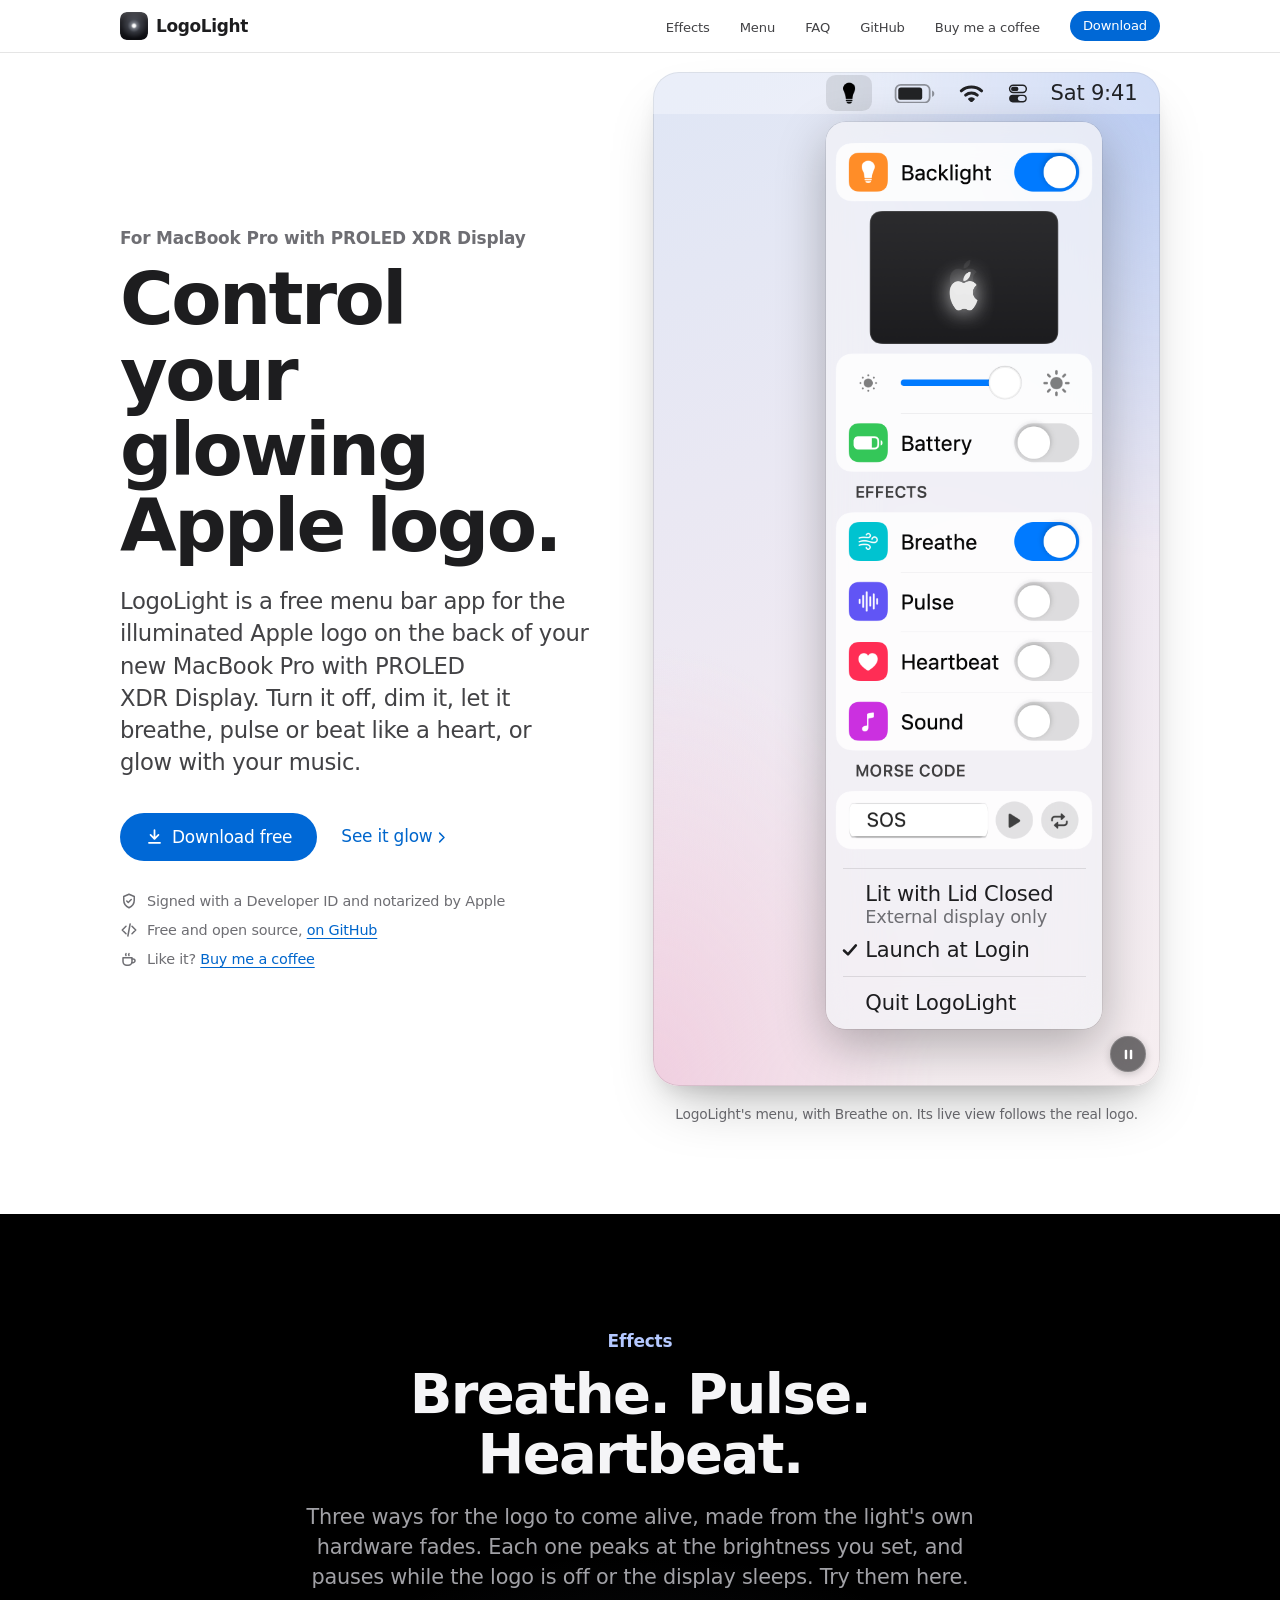
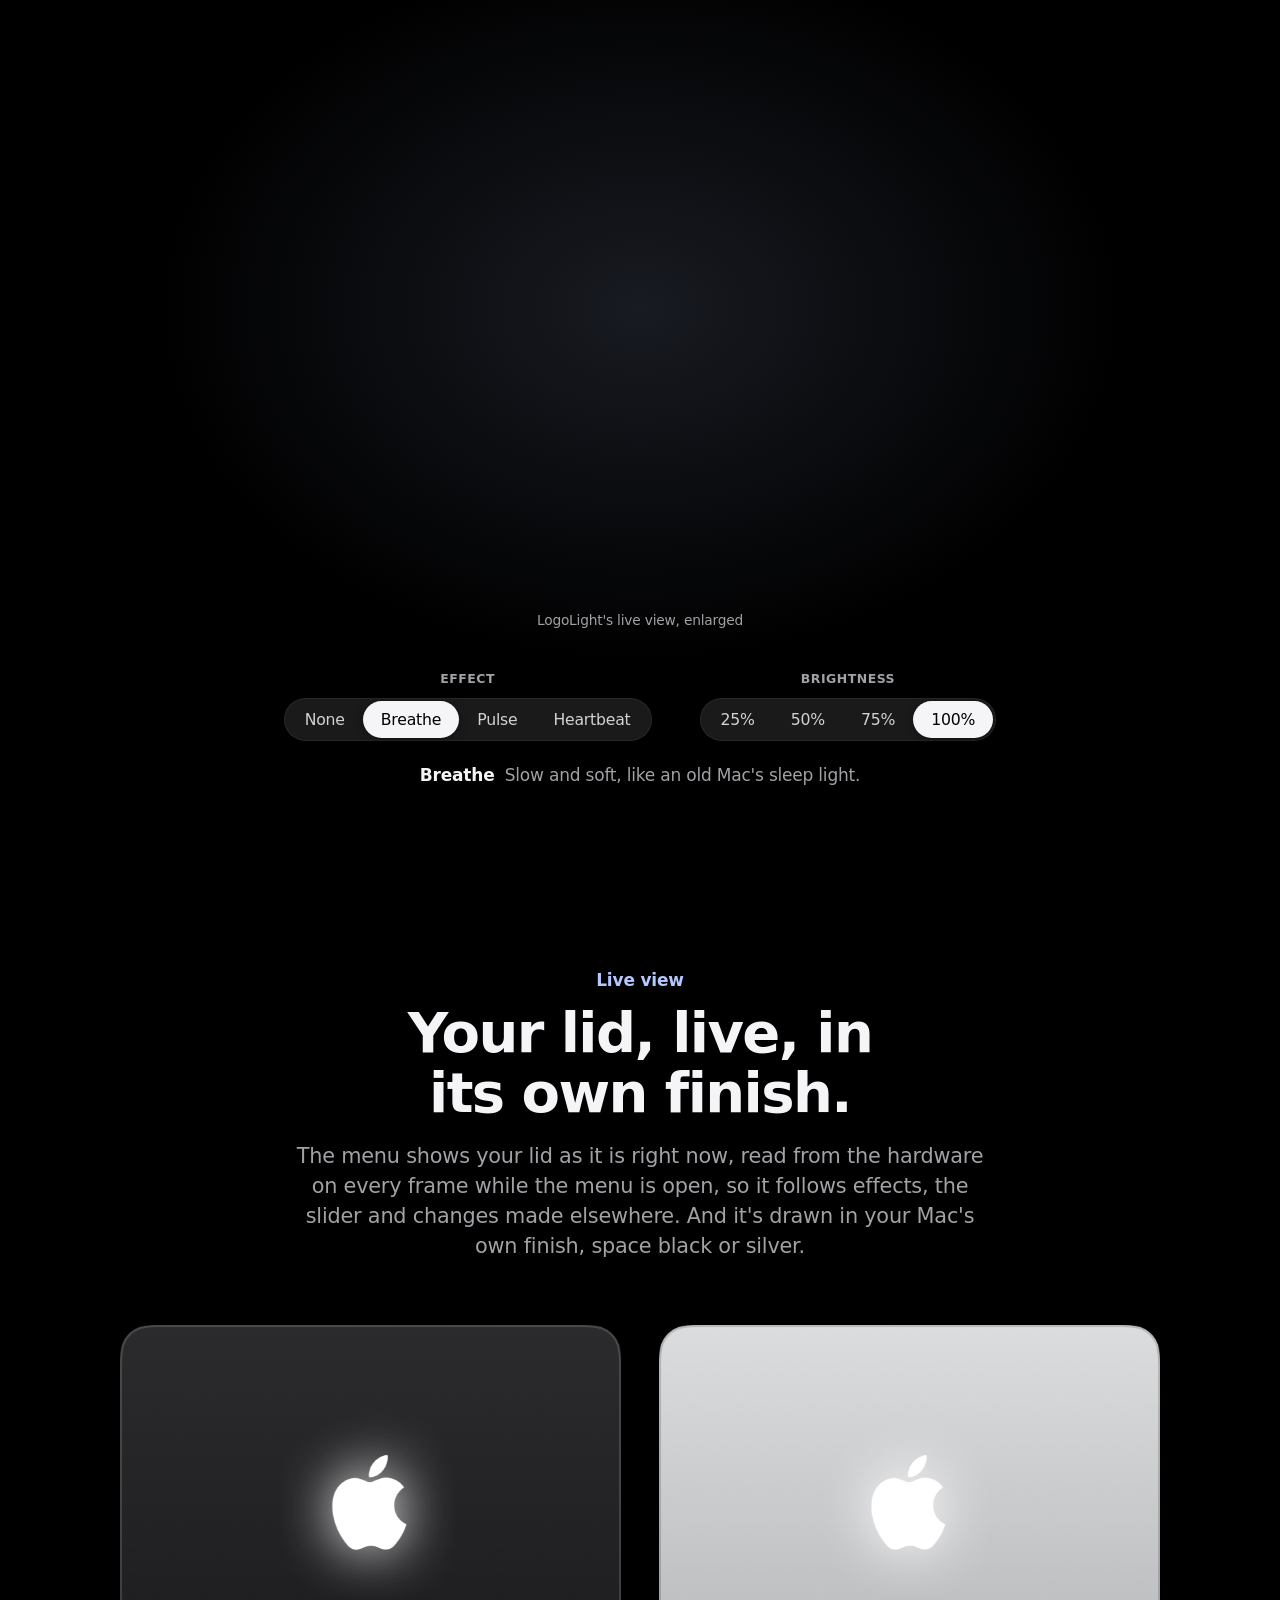
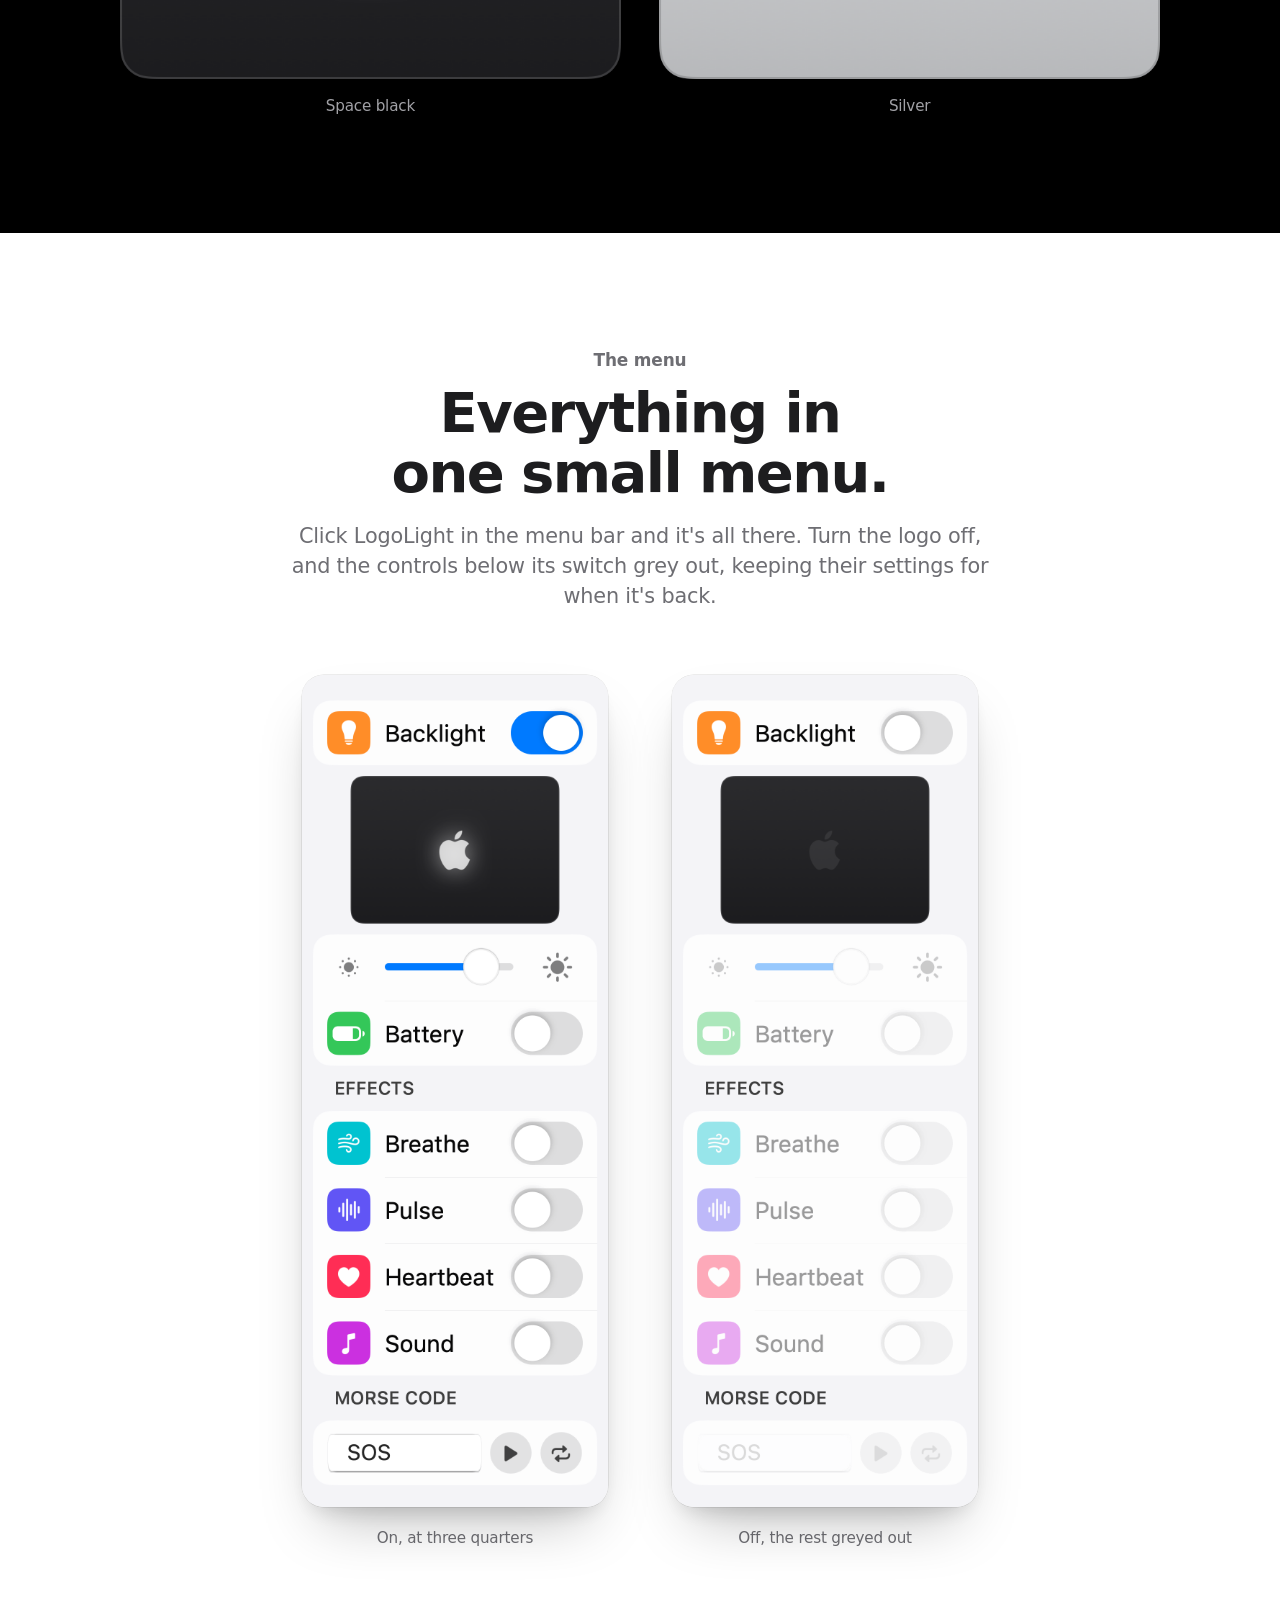
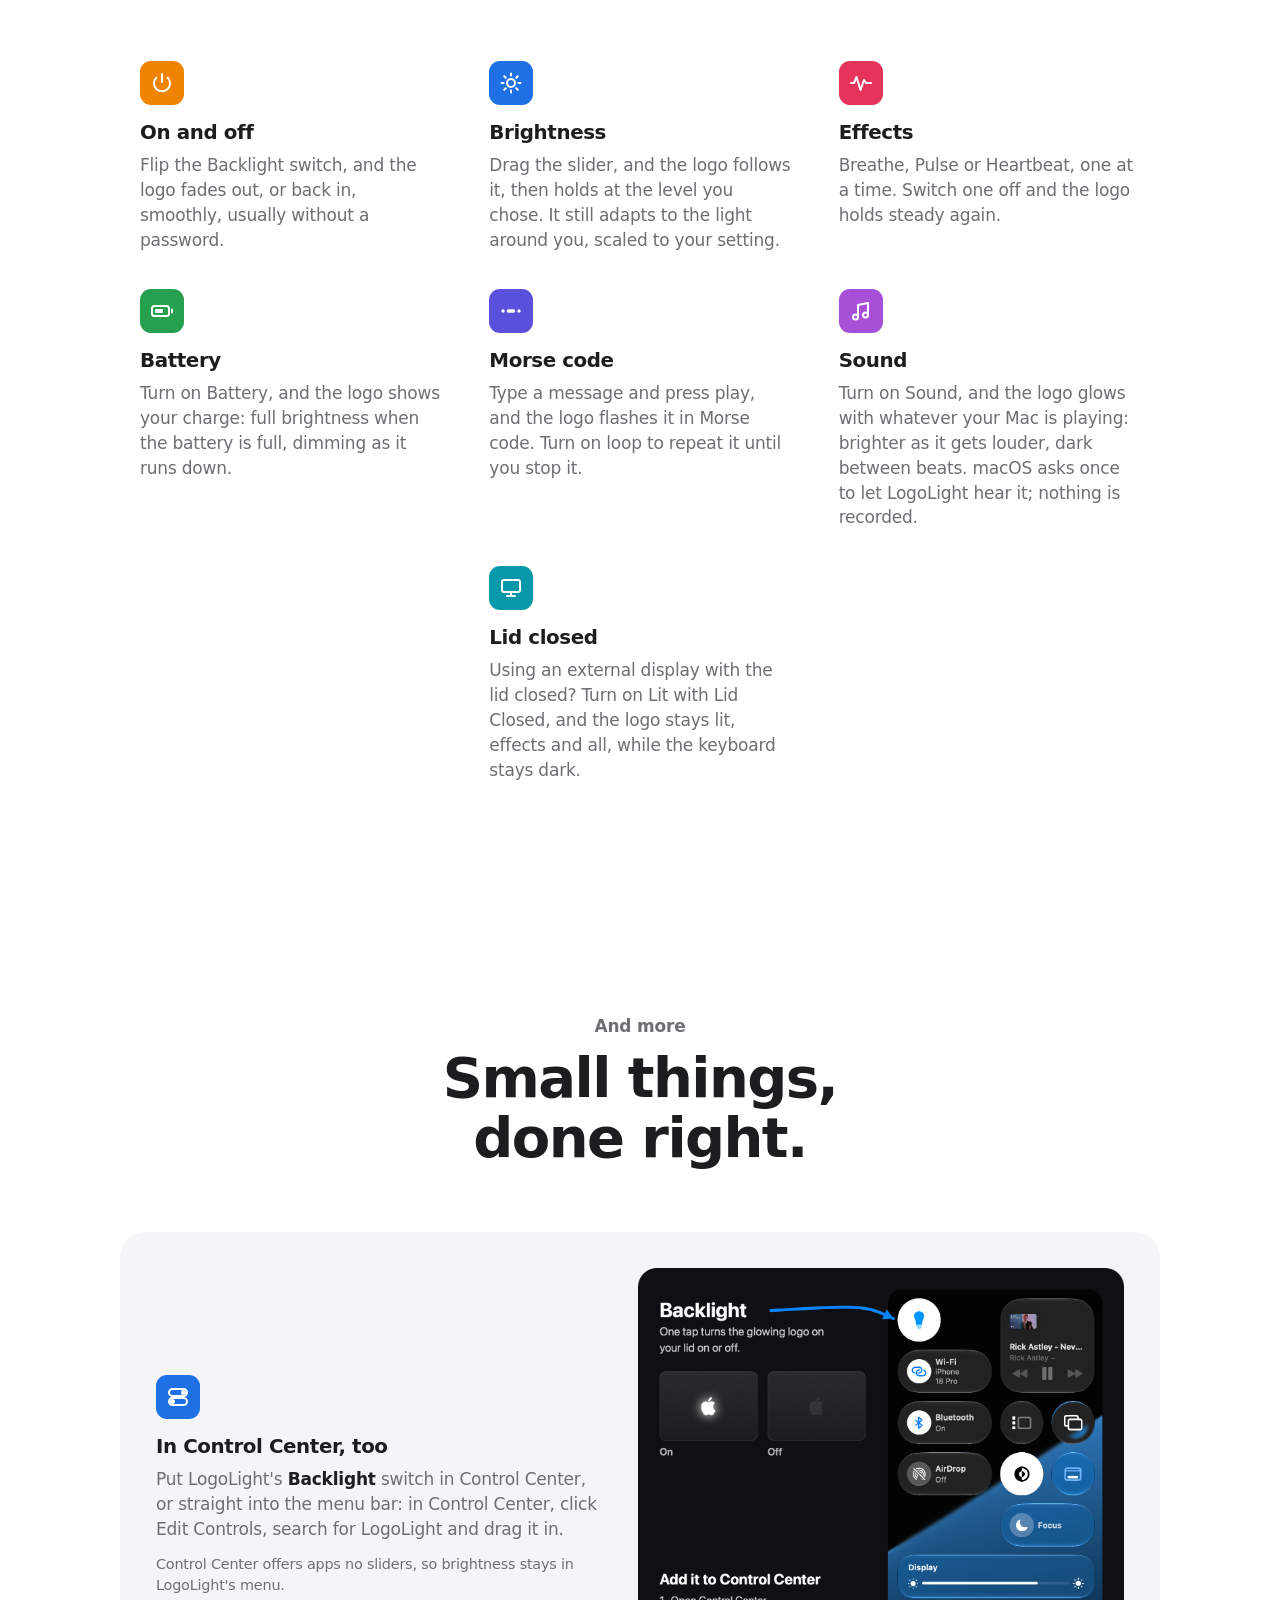
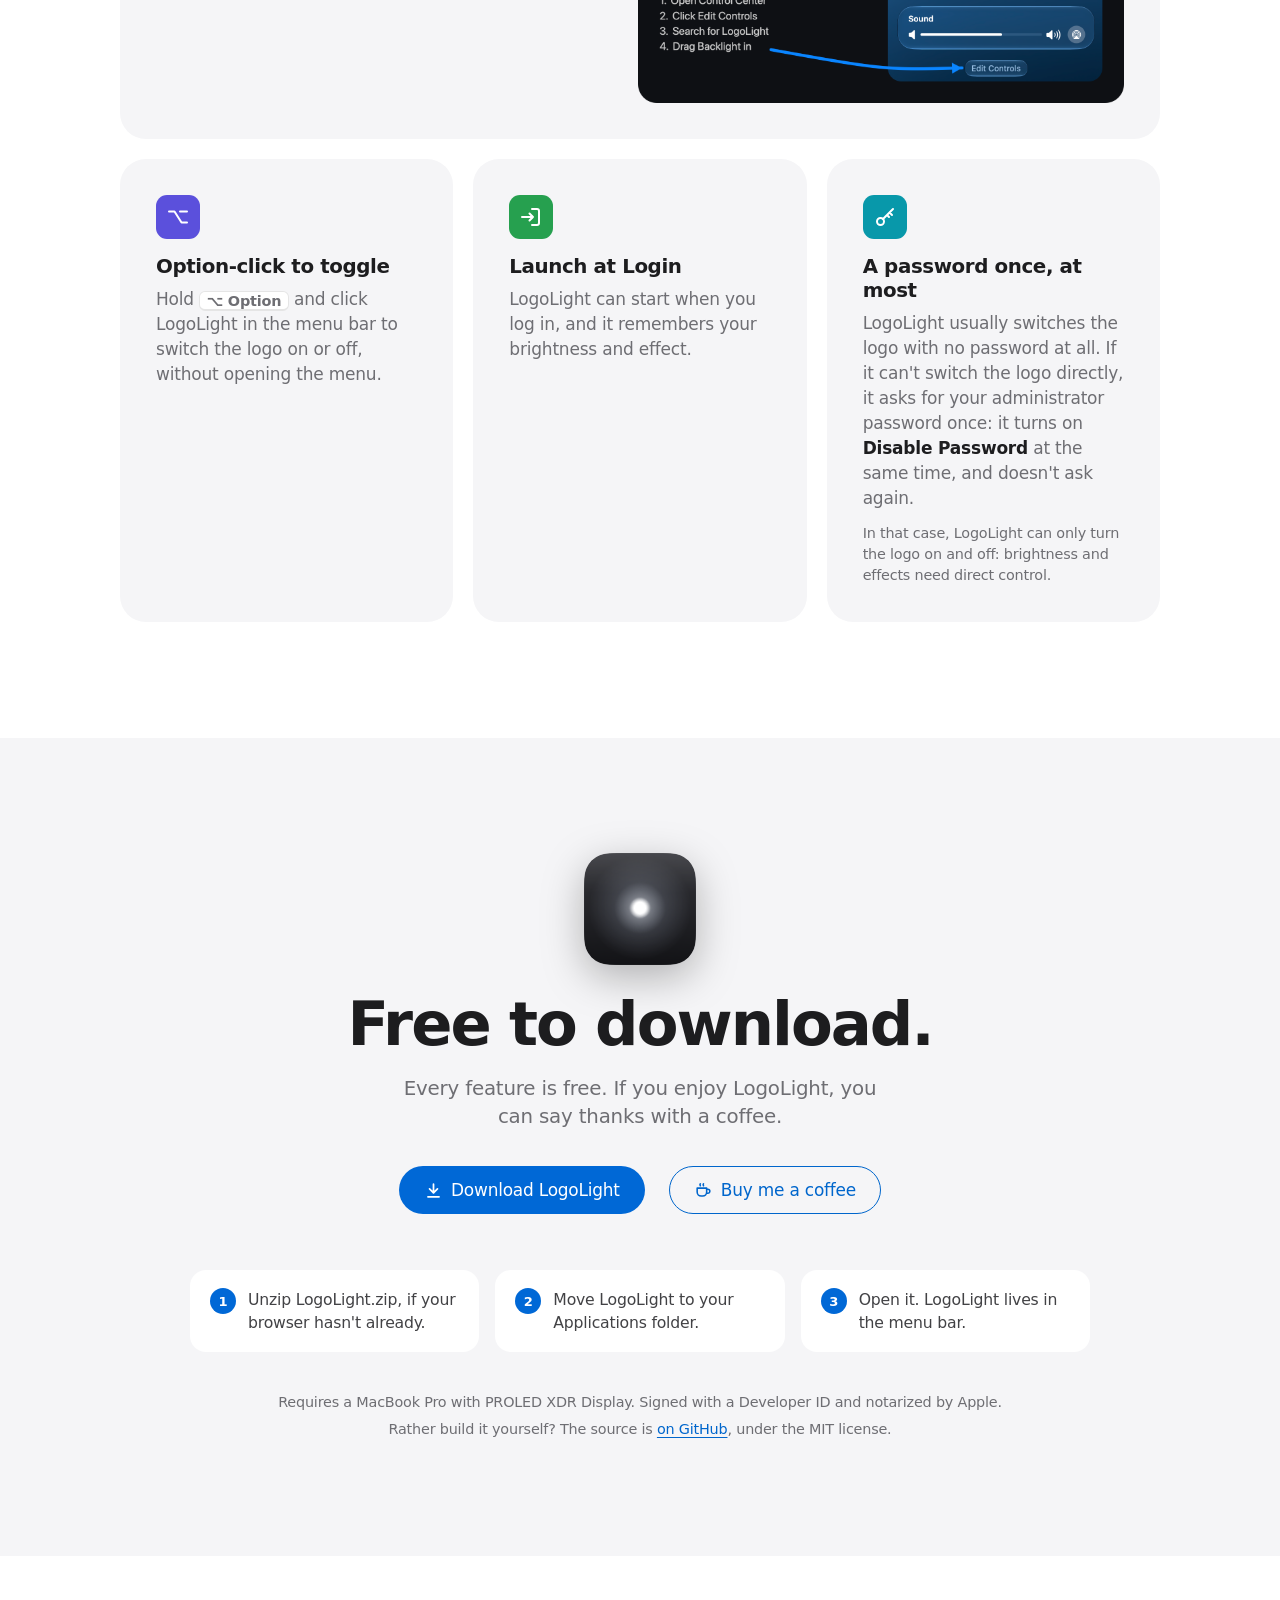
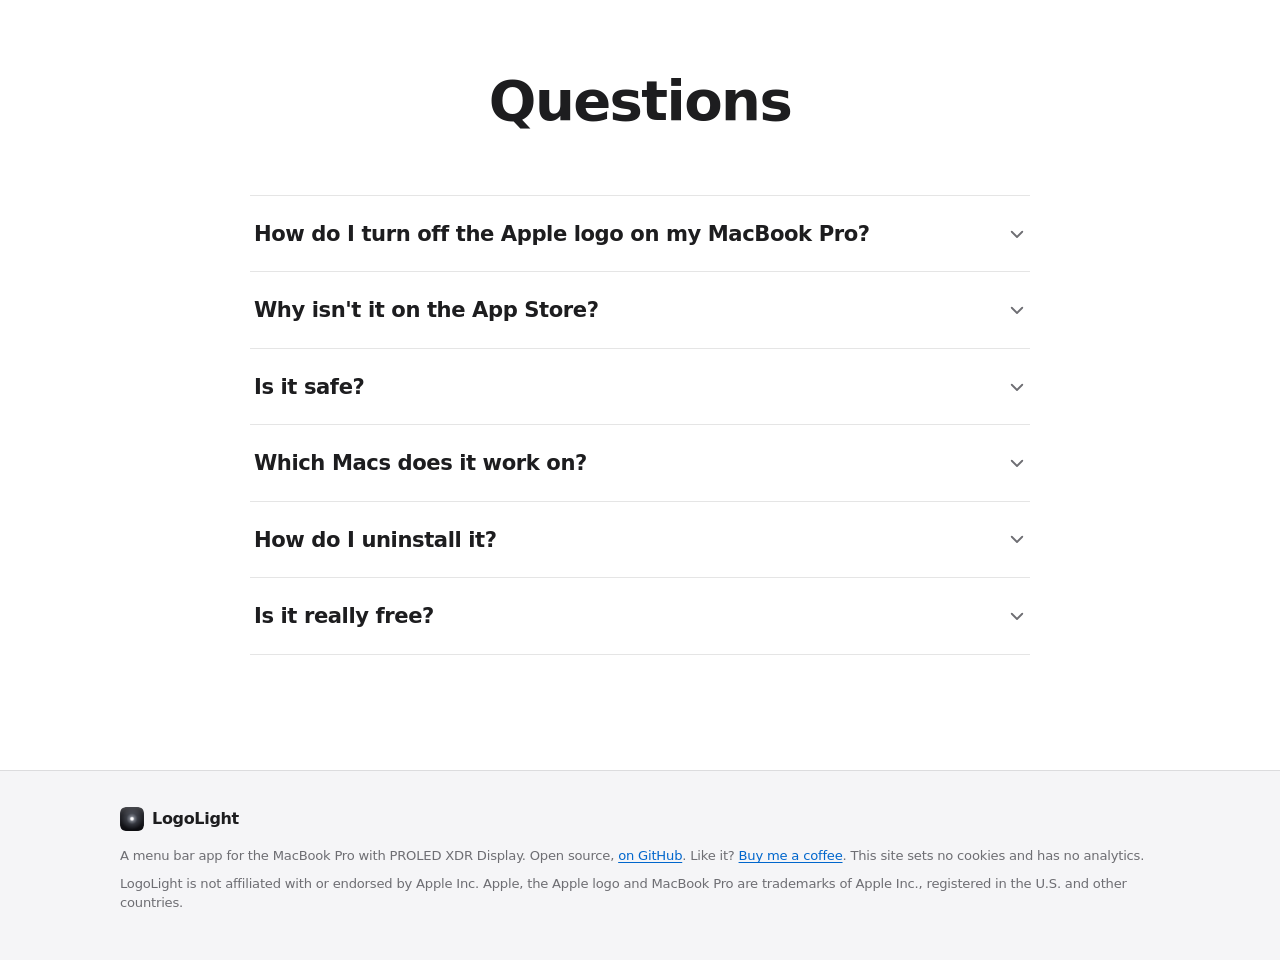
==== site/public/index.html @ fe908b9b "Give the redrawn website pictures new names, and a new social preview Browsers and the edge may keep" ====
<!doctype html>
<html lang="en">
<head>
  <meta charset="utf-8">
  <meta name="viewport" content="width=device-width, initial-scale=1">
  <title>LogoLight: turn off or dim the MacBook Pro's glowing Apple logo</title>
  <meta name="description" content="Turn off or dim the glowing Apple logo on the OLED MacBook Pro with PROLED XDR Display, let it breathe, pulse or beat like a heart, or glow with your music. A free, open-source menu bar app.">
  <meta name="robots" content="max-image-preview:large">
  <link rel="alternate" type="text/plain" href="https://logolight.app/llms.txt" title="LogoLight, in plain text for AI assistants">
  <meta name="color-scheme" content="light dark">
  <meta name="theme-color" content="#ffffff" media="(prefers-color-scheme: light)">
  <meta name="theme-color" content="#0c0c0e" media="(prefers-color-scheme: dark)">
  <link rel="canonical" href="https://logolight.app/">
  <link rel="icon" href="favicon.ico" sizes="32x32">
  <link rel="icon" href="favicon.png" type="image/png" sizes="64x64">
  <link rel="apple-touch-icon" href="apple-touch-icon.png">
  <link rel="stylesheet" href="style.css">

  <meta property="og:type" content="website">
  <meta property="og:site_name" content="LogoLight">
  <meta property="og:url" content="https://logolight.app/">
  <meta property="og:title" content="LogoLight: turn off or dim the MacBook Pro's glowing Apple logo">
  <meta property="og:description" content="A free, open-source menu bar app for the illuminated Apple logo on the back of the OLED MacBook Pro with PROLED XDR Display. Turn it off, set its brightness, let it breathe, pulse or beat like a heart, or glow with your music.">
  <meta property="og:image" content="https://logolight.app/og-120.jpg">
  <meta property="og:image:type" content="image/jpeg">
  <meta property="og:image:width" content="1200">
  <meta property="og:image:height" content="630">
  <meta property="og:image:alt" content="LogoLight: Control your glowing Apple logo. Turn it off, dim it, let it breathe or beat like a heart, or glow with your music. Right from the menu bar. Beside the text, LogoLight's live view shows a large lid with the Apple logo glowing, next to its menu with Backlight and Breathe switched on, and Sound among the effects.">
  <meta name="twitter:card" content="summary_large_image">

  <!-- Structured data for search engines and AI assistants: the app, and the FAQ below (keep the answers in step
       with the page's). A data block, not a script: it never runs, so the CSP's script-src 'none' doesn't apply.
       Bump softwareVersion with each release. -->
  <script type="application/ld+json">
  {
    "@context": "https://schema.org",
    "@graph": [
      {
        "@type": "WebSite",
        "@id": "https://logolight.app/#website",
        "url": "https://logolight.app/",
        "name": "LogoLight",
        "inLanguage": "en"
      },
      {
        "@type": "SoftwareApplication",
        "@id": "https://logolight.app/#app",
        "name": "LogoLight",
        "url": "https://logolight.app/",
        "description": "A free, open-source menu bar app for the illuminated Apple logo on the back of the MacBook Pro with PROLED XDR Display (the OLED MacBook Pro). Turn the logo off and on with a smooth fade, set its brightness, animate it with Breathe, Pulse or Heartbeat, or let it glow with the sound your Mac is playing. Includes a Backlight control for Control Center.",
        "applicationCategory": "UtilitiesApplication",
        "operatingSystem": "macOS 14 or later",
        "softwareRequirements": "MacBook Pro with PROLED XDR Display",
        "softwareVersion": "1.2.0",
        "datePublished": "2026-11-09",
        "downloadUrl": "https://logolight.app/LogoLight.zip",
        "installUrl": "https://logolight.app/#download",
        "image": "https://logolight.app/images/app-icon-256.png",
        "screenshot": "https://logolight.app/images/menu-on-light-120.png",
        "featureList": [
          "Turn the illuminated Apple logo off and on, with a smooth fade",
          "Set the logo's brightness",
          "Effects: Breathe, Pulse and Heartbeat",
          "Battery indicator: the logo dims as the battery runs down",
          "Flash a message in Morse code",
          "Sound: the logo glows with whatever the Mac is playing",
          "Keep the logo lit with the lid closed, using an external display",
          "Live view of the lid in its own finish, space black or silver",
          "Backlight control for Control Center and the menu bar",
          "Option-click the menu bar icon to toggle the logo",
          "Launch at Login"
        ],
        "isAccessibleForFree": true,
        "offers": { "@type": "Offer", "price": "0", "priceCurrency": "USD" },
        "license": "https://opensource.org/license/mit",
        "author": { "@type": "Person", "name": "Ark0N", "url": "https://github.com/Ark0N" },
        "sameAs": ["https://github.com/Ark0N/LogoLight"]
      },
      {
        "@type": "FAQPage",
        "@id": "https://logolight.app/#faq",
        "mainEntity": [
          {
            "@type": "Question",
            "name": "How do I turn off the Apple logo on my MacBook Pro?",
            "acceptedAnswer": { "@type": "Answer", "text": "With LogoLight, flip the Backlight switch at the top of its menu, or hold Option and click LogoLight in the menu bar. The logo fades out, and stays off even after you quit LogoLight or restart your Mac. Without LogoLight, Apple's documented way is a command in Terminal: sudo defaults write com.apple.CoreBrightness LEBacklightMode -int 0 turns the logo off, and sudo defaults delete com.apple.CoreBrightness LEBacklightMode turns it back on. Apple documents only on and off; LogoLight adds brightness and effects." }
          },
          {
            "@type": "Question",
            "name": "Why isn't it on the App Store?",
            "acceptedAnswer": { "@type": "Answer", "text": "LogoLight works with the part of macOS that drives the logo, through system interfaces that Mac App Store apps aren't allowed to use. Store apps also have to run in a sandbox, which would shut LogoLight out completely. So it's offered here instead, signed with a Developer ID and notarized by Apple." }
          },
          {
            "@type": "Question",
            "name": "Is it safe?",
            "acceptedAnswer": { "@type": "Answer", "text": "LogoLight is signed with a Developer ID and notarized by Apple, which means Apple has checked it for malicious software. It usually needs no password. If LogoLight can't switch the logo directly, it asks for one once, in the standard macOS dialog, and installs a small rule (in /etc/sudoers.d) that lets your user account run exactly two commands without a password: Apple's documented commands to turn the logo off and back on. Nothing else. The rule is checked before it's installed, so it can't break sudo, and unchecking Disable Password removes it. And the whole source is on GitHub, so anyone can check what it does." }
          },
          {
            "@type": "Question",
            "name": "Which Macs does it work on?",
            "acceptedAnswer": { "@type": "Answer", "text": "The MacBook Pro with PROLED XDR Display (the OLED MacBook Pro), the model with the illuminated Apple logo on the back of the lid. On other Macs, LogoLight opens but tells you the logo isn't available." }
          },
          {
            "@type": "Question",
            "name": "How do I uninstall it?",
            "acceptedAnswer": { "@type": "Answer", "text": "If Disable Password is checked, uncheck it first. That removes the password rule. Turn off Launch at Login if you turned it on. Quit LogoLight and move it from Applications to the Trash. Quitting stops any effect and returns the logo to its normal brightness. If you turned the logo off, it stays off. To turn it back on without LogoLight, run sudo defaults delete com.apple.CoreBrightness LEBacklightMode in Terminal." }
          },
          {
            "@type": "Question",
            "name": "Is it really free?",
            "acceptedAnswer": { "@type": "Answer", "text": "Yes. Download it and use every feature for free. If you enjoy it, you can buy me a coffee, but it doesn't unlock anything; it just says thanks. It's open source, too: the code is on GitHub under the MIT license, so you can read it, change it or build it yourself." }
          }
        ]
      }
    ]
  }
  </script>
</head>
<body>
  <a class="skip" href="#main">Skip to content</a>

  <!-- Icons for the inline SVGs below. -->
  <svg class="sprite" aria-hidden="true" focusable="false">
    <defs>
      <symbol id="i-power" viewBox="0 0 24 24" fill="none" stroke="currentColor" stroke-width="2" stroke-linecap="round" stroke-linejoin="round"><path d="M12 3v8"/><path d="M6.4 6.6a8 8 0 1 0 11.2 0"/></symbol>
      <symbol id="i-sun" viewBox="0 0 24 24" fill="none" stroke="currentColor" stroke-width="2" stroke-linecap="round"><circle cx="12" cy="12" r="4"/><path d="M12 2.5v2M12 19.5v2M2.5 12h2M19.5 12h2M5.3 5.3l1.4 1.4M17.3 17.3l1.4 1.4M5.3 18.7l1.4-1.4M17.3 6.7l1.4-1.4"/></symbol>
      <symbol id="i-wave" viewBox="0 0 24 24" fill="none" stroke="currentColor" stroke-width="2" stroke-linecap="round" stroke-linejoin="round"><path d="M2 12h3l2.5-6 4 13 3.5-10 2 3h5"/></symbol>
      <symbol id="i-battery" viewBox="0 0 24 24" fill="none" stroke="currentColor" stroke-width="2" stroke-linecap="round" stroke-linejoin="round"><rect x="2" y="7" width="17" height="10" rx="2.5"/><path d="M22 10.5v3"/><rect x="5" y="10" width="8" height="4" rx="1" fill="currentColor" stroke="none"/></symbol>
      <symbol id="i-morse" viewBox="0 0 24 24" fill="none" stroke="currentColor" stroke-width="3.4" stroke-linecap="round"><path d="M4 12h0M9.5 12h5M20 12h0"/></symbol>
      <symbol id="i-note" viewBox="0 0 24 24" fill="none" stroke="currentColor" stroke-width="2" stroke-linecap="round" stroke-linejoin="round"><path d="M9 18V6l10-2v12"/><circle cx="6.5" cy="18" r="2.5"/><circle cx="16.5" cy="16" r="2.5"/></symbol>
      <symbol id="i-display" viewBox="0 0 24 24" fill="none" stroke="currentColor" stroke-width="2" stroke-linecap="round" stroke-linejoin="round"><rect x="3" y="4" width="18" height="12" rx="2"/><path d="M12 16v4M8 20h8"/></symbol>
      <symbol id="i-option" viewBox="0 0 24 24" fill="none" stroke="currentColor" stroke-width="2" stroke-linecap="round" stroke-linejoin="round"><path d="M3 6.5h5.5l7 11H21M14 6.5h7"/></symbol>
      <symbol id="i-login" viewBox="0 0 24 24" fill="none" stroke="currentColor" stroke-width="2" stroke-linecap="round" stroke-linejoin="round"><path d="M13 4h5a2 2 0 0 1 2 2v12a2 2 0 0 1-2 2h-5"/><path d="M3 12h11M10.5 8.5 14 12l-3.5 3.5"/></symbol>
      <symbol id="i-key" viewBox="0 0 24 24" fill="none" stroke="currentColor" stroke-width="2" stroke-linecap="round" stroke-linejoin="round"><circle cx="7.5" cy="16.5" r="3.5"/><path d="M10 14 20 4M16.5 7.5l2.5 2.5M14 10l2 2"/></symbol>
      <symbol id="i-toggles" viewBox="0 0 24 24" fill="none" stroke="currentColor" stroke-width="2"><rect x="3" y="4" width="18" height="7" rx="3.5"/><circle cx="17.5" cy="7.5" r="1.5" fill="currentColor"/><rect x="3" y="13" width="18" height="7" rx="3.5"/><circle cx="6.5" cy="16.5" r="1.5" fill="currentColor"/></symbol>
      <symbol id="i-download" viewBox="0 0 24 24" fill="none" stroke="currentColor" stroke-width="2.2" stroke-linecap="round" stroke-linejoin="round"><path d="M12 4v11M7 10l5 5 5-5M5 20h14"/></symbol>
      <symbol id="i-cup" viewBox="0 0 24 24" fill="none" stroke="currentColor" stroke-width="2" stroke-linecap="round" stroke-linejoin="round"><path d="M4 9h12v5a5 5 0 0 1-5 5H9a5 5 0 0 1-5-5z"/><path d="M16 10.5h1.5a2.5 2.5 0 0 1 0 5H16"/><path d="M8 3.5c-.6.8-.6 1.7 0 2.5M12 3.5c-.6.8-.6 1.7 0 2.5"/></symbol>
      <symbol id="i-shield" viewBox="0 0 24 24" fill="none" stroke="currentColor" stroke-width="2" stroke-linecap="round" stroke-linejoin="round"><path d="M12 3 5 6v5c0 4.5 3 8.3 7 10 4-1.7 7-5.5 7-10V6z"/><path d="m9 12 2 2 4-4"/></symbol>
      <symbol id="i-code" viewBox="0 0 24 24" fill="none" stroke="currentColor" stroke-width="2" stroke-linecap="round" stroke-linejoin="round"><path d="m8 7-5 5 5 5M16 7l5 5-5 5M13.5 4l-3 16"/></symbol>
      <symbol id="i-chevron" viewBox="0 0 24 24" fill="none" stroke="currentColor" stroke-width="2.4" stroke-linecap="round" stroke-linejoin="round"><path d="m9 5 7 7-7 7"/></symbol>
      <symbol id="i-check" viewBox="0 0 12 12" fill="none" stroke="currentColor" stroke-width="1.7" stroke-linecap="round" stroke-linejoin="round"><path d="M2 6.4 4.7 9 10 3"/></symbol>
      <symbol id="i-pause" viewBox="0 0 16 16" fill="currentColor"><rect x="4" y="3" width="2.6" height="10" rx="1"/><rect x="9.4" y="3" width="2.6" height="10" rx="1"/></symbol>
      <symbol id="i-play" viewBox="0 0 16 16" fill="currentColor"><path d="M5 3.2v9.6a.8.8 0 0 0 1.2.7l7.6-4.8a.8.8 0 0 0 0-1.4L6.2 2.5A.8.8 0 0 0 5 3.2z"/></symbol>
      <!-- Generic menu bar glyphs for the scene around the real menu. -->
      <symbol id="g-battery" viewBox="0 0 27 13"><rect x=".6" y=".6" width="22.8" height="11.8" rx="3.4" fill="none" stroke="currentColor" stroke-opacity=".45" stroke-width="1.2"/><rect x="2.4" y="2.4" width="16" height="8.2" rx="1.8" fill="currentColor"/><path d="M25 4.4c.9.3 1.5 1.1 1.5 2.1s-.6 1.8-1.5 2.1z" fill="currentColor" fill-opacity=".45"/></symbol>
      <symbol id="g-wifi" viewBox="0 0 18 13"><path d="M2.2 4.6a10.4 10.4 0 0 1 13.6 0M5.1 7.4a6.1 6.1 0 0 1 7.8 0" fill="none" stroke="currentColor" stroke-width="2" stroke-linecap="round"/><path d="M8.12 11.64 6.94 10.46a.6.6 0 0 1 .09-.93 3.58 3.58 0 0 1 3.94 0 .6.6 0 0 1 .09.93l-1.18 1.18a1.25 1.25 0 0 1-1.76 0z" fill="currentColor"/></symbol>
      <symbol id="g-controls" viewBox="0 0 16 14"><rect x="2.36" y="1.48" width="11.23" height="4.86" rx="2.43" fill="none" stroke="currentColor" stroke-width=".95"/><rect x="3.31" y="2.44" width="5" height="3" rx="1.5" fill="currentColor"/><path d="M4.48 7.81h6.99a2.6 2.6 0 0 1 0 5.19H4.48a2.6 2.6 0 0 1 0-5.19zm4.93.94a1.66 1.66 0 0 0 0 3.31h2.12a1.66 1.66 0 0 0 0-3.31z" fill="currentColor" fill-rule="evenodd"/></symbol>
    </defs>
  </svg>

  <header class="site-header">
    <div class="wrap">
      <a class="brand" href="/">
        <img src="images/app-icon-128.png" width="28" height="28" alt="">
        <span>LogoLight</span>
      </a>
      <nav class="site-nav" aria-label="Main">
        <ul>
          <li class="nav-wide"><a href="#effects">Effects</a></li>
          <li class="nav-wide"><a href="#menu">Menu</a></li>
          <li><a href="#faq">FAQ</a></li>
          <li class="nav-mid"><a href="https://github.com/Ark0N/LogoLight">GitHub</a></li>
          <li class="nav-coffee"><a href="https://buymeacoffee.com/arkon" rel="noopener">Buy me a coffee</a></li>
          <li><a class="nav-cta" href="#download">Download</a></li>
        </ul>
      </nav>
    </div>
  </header>

  <main id="main">
    <section class="hero" aria-labelledby="hero-title">
      <div class="wrap hero-grid">
        <div class="hero-copy">
          <p class="eyebrow">For MacBook Pro with PROLED XDR Display</p>
          <h1 id="hero-title">Control your glowing Apple&nbsp;logo.</h1>
          <p class="lead">LogoLight is a free menu bar app for the illuminated Apple logo on the back of your new MacBook&nbsp;Pro with PROLED XDR&nbsp;Display. Turn it off, dim it, let it breathe, pulse or beat like a heart, or glow with your&nbsp;music.</p>
          <div class="actions">
            <a class="btn btn-primary" href="/LogoLight.zip">
              <svg aria-hidden="true" focusable="false"><use href="#i-download"/></svg>
              Download free
            </a>
            <a class="btn-link" href="#effects">See it glow<svg aria-hidden="true" focusable="false"><use href="#i-chevron"/></svg></a>
          </div>
          <ul class="facts" role="list">
            <li><svg aria-hidden="true" focusable="false"><use href="#i-shield"/></svg>Signed with a Developer ID and notarized by Apple</li>
            <li><svg aria-hidden="true" focusable="false"><use href="#i-code"/></svg><span>Free and open source, <a href="https://github.com/Ark0N/LogoLight">on GitHub</a></span></li>
            <li><svg aria-hidden="true" focusable="false"><use href="#i-cup"/></svg><span>Like it? <a href="https://buymeacoffee.com/arkon" rel="noopener">Buy me a coffee</a></span></li>
          </ul>
        </div>

        <figure class="scene">
          <div class="screen-frame">
            <!-- The menu is a real render of LogoLight's panel (LOGOLIGHT_RENDER_PANEL, see PanelRenderer), with the
                 live view unlit; the menu bar, the menu's frame and its two plain items are drawn here, as the app shows
                 them. The live view's light (LOGOLIGHT_RENDER_LIGHT) is laid over the lid and faded with Breathe's timing. -->
            <div class="screen" role="img" aria-label="LogoLight's menu, open below its icon in the menu bar. At the top, the Backlight switch is on. Below it, the live view of the lid, with the Apple logo glowing and slowly breathing, then the brightness slider near full and the Battery switch, and of the effects Breathe, Pulse, Heartbeat and Sound, Breathe is on. Below them, Morse code: a message field with play and loop buttons. Then Lit with Lid Closed, for an external display only, Launch at Login, checked, and Quit LogoLight.">
              <div class="menubar">
                <span class="status status-open">
                  <img class="status-icon" src="images/menubar-icon.png" width="12" height="17" alt="">
                  <span class="menu">
                    <span class="menu-panel">
                      <picture>
                        <source srcset="images/menu-breathe-dark-120.png" media="(prefers-color-scheme: dark)">
                        <img src="images/menu-breathe-light-120.png" width="850" height="2250" alt="" fetchpriority="high">
                      </picture>
                      <span class="glow anim-breathe">
                        <img class="halo" src="images/lid-light-696.png" width="696" height="492" alt="">
                        <img src="images/lid-shape-696.png" width="696" height="492" alt="">
                      </span>
                    </span>
                    <span class="menu-sep"></span>
                    <span class="menu-item menu-item-two">Lit with Lid Closed<span class="menu-subtitle">External display only</span></span>
                    <span class="menu-item"><svg class="menu-check" aria-hidden="true" focusable="false"><use href="#i-check"/></svg>Launch at Login</span>
                    <span class="menu-sep"></span>
                    <span class="menu-item">Quit LogoLight</span>
                  </span>
                </span>
                <svg class="glyph glyph-battery" aria-hidden="true" focusable="false"><use href="#g-battery"/></svg>
                <svg class="glyph glyph-wifi" aria-hidden="true" focusable="false"><use href="#g-wifi"/></svg>
                <svg class="glyph glyph-controls" aria-hidden="true" focusable="false"><use href="#g-controls"/></svg>
                <span class="clock">Sat 9:41</span>
              </div>
            </div>
            <label class="pause">
              <input type="checkbox">
              <svg class="pause-icon" aria-hidden="true" focusable="false"><use href="#i-pause"/></svg>
              <svg class="play-icon" aria-hidden="true" focusable="false"><use href="#i-play"/></svg>
              <span class="visually-hidden">Pause the animation</span>
            </label>
          </div>
          <figcaption>LogoLight's menu, with Breathe on. Its live view follows the real&nbsp;logo.</figcaption>
        </figure>
      </div>
    </section>

    <div class="stage">
      <section class="stage-part" id="effects" aria-labelledby="effects-title">
        <div class="wrap">
          <div class="section-head">
            <p class="eyebrow">Effects</p>
            <h2 id="effects-title">Breathe. Pulse. Heartbeat.</h2>
            <p>Three ways for the logo to come alive, made from the light's own hardware fades. Each one peaks at the brightness you set, and pauses while the logo is off or the display sleeps. Try them&nbsp;here.</p>
          </div>

          <div class="play">
            <!-- LogoLight's live view at 14x (LOGOLIGHT_RENDER_SCALE, _GLOWS=0, _LIGHT): the lid unlit, with the logo's
                 light over it. The light's group and its glow both fade to the level, as the live view draws it.
                 The controls below pick the effect (timings from LogoEffect.cycle) and the level, without scripts. -->
            <figure class="big-lid">
              <span class="lid" role="img" aria-label="LogoLight's live view, enlarged: the lid of the MacBook Pro, with the Apple logo glowing at the effect and brightness chosen below.">
                <img src="images/lid-black-1624.png" srcset="images/lid-black-696.png 696w, images/lid-black-1160.png 1160w, images/lid-black-1624.png 1624w" sizes="min(100vw - 32px, 760px)" width="1624" height="1148" alt="" loading="lazy" decoding="async">
                <span class="glow">
                  <img class="halo" src="images/lid-light-1624.png" srcset="images/lid-light-696.png 696w, images/lid-light-1160.png 1160w, images/lid-light-1624.png 1624w" sizes="min(100vw - 32px, 760px)" width="1624" height="1148" alt="" loading="lazy" decoding="async">
                  <img src="images/lid-shape-1624.png" srcset="images/lid-shape-696.png 696w, images/lid-shape-1160.png 1160w, images/lid-shape-1624.png 1624w" sizes="min(100vw - 32px, 760px)" width="1624" height="1148" alt="" loading="lazy" decoding="async">
                </span>
              </span>
              <figcaption>LogoLight's live view, enlarged</figcaption>
            </figure>

            <div class="controls">
              <fieldset class="segmented">
                <legend>Effect</legend>
                <div class="segments">
                  <label><input type="radio" name="effect" id="fx-none"><span>None</span></label>
                  <label><input type="radio" name="effect" id="fx-breathe" checked><span>Breathe</span></label>
                  <label><input type="radio" name="effect" id="fx-pulse"><span>Pulse</span></label>
                  <label><input type="radio" name="effect" id="fx-heartbeat"><span>Heartbeat</span></label>
                </div>
              </fieldset>
              <fieldset class="segmented">
                <legend>Brightness</legend>
                <div class="segments">
                  <label><input type="radio" name="level" id="lv-25"><span>25%</span></label>
                  <label><input type="radio" name="level" id="lv-50"><span>50%</span></label>
                  <label><input type="radio" name="level" id="lv-75"><span>75%</span></label>
                  <label><input type="radio" name="level" id="lv-100" checked><span>100%</span></label>
                </div>
              </fieldset>
            </div>

            <div class="fx-notes">
              <p class="fx-note fx-note-none">No effect: the logo holds steady at your brightness, and still adapts to the light around&nbsp;you.</p>
              <p class="fx-note fx-note-breathe"><strong>Breathe</strong> Slow and soft, like an old Mac's sleep&nbsp;light.</p>
              <p class="fx-note fx-note-pulse"><strong>Pulse</strong> A steady, quicker rise and&nbsp;fall.</p>
              <p class="fx-note fx-note-heartbeat"><strong>Heartbeat</strong> Two quick beats, then a&nbsp;rest.</p>
              <p class="motion-note">Reduce Motion is on, so the effects aren't animated&nbsp;here.</p>
            </div>
          </div>
        </div>
      </section>

      <section class="stage-part" id="live-view" aria-labelledby="live-title">
        <div class="wrap">
          <div class="section-head">
            <p class="eyebrow">Live view</p>
            <h2 id="live-title">Your lid, live, in its own&nbsp;finish.</h2>
            <p>The menu shows your lid as it is right now, read from the hardware on every frame while the menu is open, so it follows effects, the slider and changes made elsewhere. And it's drawn in your Mac's own finish, space black or&nbsp;silver.</p>
          </div>

          <ul class="finishes" role="list">
            <li>
              <figure>
                <span class="lid" role="img" aria-label="The live view in space black, with the Apple logo glowing.">
                  <img src="images/lid-black-1160.png" srcset="images/lid-black-696.png 696w, images/lid-black-1160.png 1160w" sizes="(min-width: 640px) min(46vw, 500px), calc(100vw - 32px)" width="1160" height="820" alt="" loading="lazy" decoding="async">
                  <span class="glow">
                    <img class="halo" src="images/lid-light-1160.png" srcset="images/lid-light-696.png 696w, images/lid-light-1160.png 1160w" sizes="(min-width: 640px) min(46vw, 500px), calc(100vw - 32px)" width="1160" height="820" alt="" loading="lazy" decoding="async">
                    <img src="images/lid-shape-1160.png" srcset="images/lid-shape-696.png 696w, images/lid-shape-1160.png 1160w" sizes="(min-width: 640px) min(46vw, 500px), calc(100vw - 32px)" width="1160" height="820" alt="" loading="lazy" decoding="async">
                  </span>
                </span>
                <figcaption>Space black</figcaption>
              </figure>
            </li>
            <li>
              <figure>
                <span class="lid" role="img" aria-label="The live view in silver, with the Apple logo glowing.">
                  <img src="images/lid-silver-1160.png" srcset="images/lid-silver-696.png 696w, images/lid-silver-1160.png 1160w" sizes="(min-width: 640px) min(46vw, 500px), calc(100vw - 32px)" width="1160" height="820" alt="" loading="lazy" decoding="async">
                  <span class="glow">
                    <img class="halo" src="images/lid-light-1160.png" srcset="images/lid-light-696.png 696w, images/lid-light-1160.png 1160w" sizes="(min-width: 640px) min(46vw, 500px), calc(100vw - 32px)" width="1160" height="820" alt="" loading="lazy" decoding="async">
                    <img src="images/lid-shape-1160.png" srcset="images/lid-shape-696.png 696w, images/lid-shape-1160.png 1160w" sizes="(min-width: 640px) min(46vw, 500px), calc(100vw - 32px)" width="1160" height="820" alt="" loading="lazy" decoding="async">
                  </span>
                </span>
                <figcaption>Silver</figcaption>
              </figure>
            </li>
          </ul>
        </div>
      </section>
    </div>

    <section class="section" id="menu" aria-labelledby="menu-title">
      <div class="wrap">
        <div class="section-head">
          <p class="eyebrow">The menu</p>
          <h2 id="menu-title">Everything in one small menu.</h2>
          <p>Click LogoLight in the menu bar and it's all there. Turn the logo off, and the controls below its switch grey out, keeping their settings for when it's back.</p>
        </div>

        <div class="menu-pair">
          <figure class="menu-shot">
            <span class="menu menu-alone">
              <picture>
                <source srcset="images/menu-on-dark-120.png" media="(prefers-color-scheme: dark)">
                <img src="images/menu-on-light-120.png" width="850" height="2250" alt="LogoLight's menu with the logo on: the Backlight switch on, the live view of the lid with the Apple logo glowing, the brightness slider at three quarters with the Battery switch off below it, none of the effects Breathe, Pulse, Heartbeat and Sound switched on, and the Morse code field with its play and loop buttons." loading="lazy" decoding="async">
              </picture>
            </span>
            <figcaption>On, at three quarters</figcaption>
          </figure>
          <figure class="menu-shot">
            <span class="menu menu-alone">
              <picture>
                <source srcset="images/menu-off-dark-120.png" media="(prefers-color-scheme: dark)">
                <img src="images/menu-off-light-120.png" width="850" height="2250" alt="LogoLight's menu with the logo off: the Backlight switch is off, the live view of the lid is dark, and the slider, the Battery switch, the effect switches and Morse code below it are greyed out, keeping their settings." loading="lazy" decoding="async">
              </picture>
            </span>
            <figcaption>Off, the rest greyed out</figcaption>
          </figure>
        </div>

        <ul class="trio" role="list">
          <li class="feature">
            <span class="tile tile-orange"><svg aria-hidden="true" focusable="false"><use href="#i-power"/></svg></span>
            <h3>On and off</h3>
            <p>Flip the Backlight switch, and the logo fades out, or back in, smoothly, usually without a password.</p>
          </li>
          <li class="feature">
            <span class="tile tile-blue"><svg aria-hidden="true" focusable="false"><use href="#i-sun"/></svg></span>
            <h3>Brightness</h3>
            <p>Drag the slider, and the logo follows it, then holds at the level you chose. It still adapts to the light around you, scaled to your setting.</p>
          </li>
          <li class="feature">
            <span class="tile tile-pink"><svg aria-hidden="true" focusable="false"><use href="#i-wave"/></svg></span>
            <h3>Effects</h3>
            <p>Breathe, Pulse or Heartbeat, one at a time. Switch one off and the logo holds steady again.</p>
          </li>
          <li class="feature">
            <span class="tile tile-green"><svg aria-hidden="true" focusable="false"><use href="#i-battery"/></svg></span>
            <h3>Battery</h3>
            <p>Turn on Battery, and the logo shows your charge: full brightness when the battery is full, dimming as it runs down.</p>
          </li>
          <li class="feature">
            <span class="tile tile-indigo"><svg aria-hidden="true" focusable="false"><use href="#i-morse"/></svg></span>
            <h3>Morse code</h3>
            <p>Type a message and press play, and the logo flashes it in Morse code. Turn on loop to repeat it until you stop it.</p>
          </li>
          <li class="feature">
            <span class="tile tile-purple"><svg aria-hidden="true" focusable="false"><use href="#i-note"/></svg></span>
            <h3>Sound</h3>
            <p>Turn on Sound, and the logo glows with whatever your Mac is playing: brighter as it gets louder, dark between beats. macOS asks once to let LogoLight hear it; nothing is recorded.</p>
          </li>
          <li class="feature">
            <span class="tile tile-teal"><svg aria-hidden="true" focusable="false"><use href="#i-display"/></svg></span>
            <h3>Lid closed</h3>
            <p>Using an external display with the lid closed? Turn on Lit with Lid Closed, and the logo stays lit, effects and all, while the keyboard stays dark.</p>
          </li>
        </ul>
      </div>
    </section>

    <section class="section" id="more" aria-labelledby="more-title">
      <div class="wrap">
        <div class="section-head">
          <p class="eyebrow">And more</p>
          <h2 id="more-title">Small things, done right.</h2>
        </div>

        <ul class="cards" role="list">
          <li class="card feature card-cc" data-feature="control-center">
            <div class="cc-copy">
              <span class="tile tile-blue"><svg aria-hidden="true" focusable="false"><use href="#i-toggles"/></svg></span>
              <h3>In Control Center, too</h3>
              <p>Put LogoLight's <strong>Backlight</strong> switch in Control Center, or straight into the menu bar: in Control Center, click Edit Controls, search for LogoLight and drag it&nbsp;in.</p>
              <p class="fine">Control Center offers apps no sliders, so brightness stays in LogoLight's menu.</p>
            </div>
            <!-- The real Control Center screenshot (docs/control-center.png, the README's), with the card spanning the
                 row and the picture beside the text. For separate light and dark pictures, save them as
                 images/control-center-light.png and images/control-center-dark.png and add
                 <source srcset="images/control-center-dark.png" media="(prefers-color-scheme: dark)"> in a <picture>. -->
            <figure class="cc-shot">
              <img src="images/control-center.png" width="1440" height="1289" alt="Control Center on a Mac, with LogoLight's Backlight button at the top. Beside it, an arrow from the word Backlight, and LogoLight's live view of the lid with the logo lit and dark, for on and off. Below, the steps to add it: open Control Center, click Edit Controls, search for LogoLight and drag Backlight in, with an arrow to the Edit Controls button." loading="lazy" decoding="async">
            </figure>
          </li>
          <li class="card feature">
            <span class="tile tile-indigo"><svg aria-hidden="true" focusable="false"><use href="#i-option"/></svg></span>
            <h3>Option-click to toggle</h3>
            <p>Hold <kbd>⌥ Option</kbd> and click LogoLight in the menu bar to switch the logo on or off, without opening the menu.</p>
          </li>
          <li class="card feature">
            <span class="tile tile-green"><svg aria-hidden="true" focusable="false"><use href="#i-login"/></svg></span>
            <h3>Launch at Login</h3>
            <p>LogoLight can start when you log in, and it remembers your brightness and effect.</p>
          </li>
          <li class="card feature">
            <span class="tile tile-teal"><svg aria-hidden="true" focusable="false"><use href="#i-key"/></svg></span>
            <h3>A password once, at most</h3>
            <p>LogoLight usually switches the logo with no password at all. If it can't switch the logo directly, it asks for your administrator password once: it turns on <strong>Disable Password</strong> at the same time, and doesn't ask again.</p>
            <p class="fine">In that case, LogoLight can only turn the logo on and off: brightness and effects need direct control.</p>
          </li>
        </ul>
      </div>
    </section>

    <section class="section section-alt" id="download" aria-labelledby="download-title">
      <div class="wrap offer">
        <img class="offer-icon" src="images/app-icon-256.png" width="112" height="112" alt="">
        <h2 id="download-title">Free to download.</h2>
        <p class="offer-text">Every feature is free. If you enjoy LogoLight, you can say thanks with a&nbsp;coffee.</p>
        <div class="actions">
          <a class="btn btn-primary" href="/LogoLight.zip">
            <svg aria-hidden="true" focusable="false"><use href="#i-download"/></svg>
            Download LogoLight
          </a>
          <!-- The support link, also in the README's Support section. Donations state no amount. -->
          <a class="btn btn-secondary" href="https://buymeacoffee.com/arkon" rel="noopener">
            <svg aria-hidden="true" focusable="false"><use href="#i-cup"/></svg>
            Buy me a coffee
          </a>
        </div>
        <ol class="steps" role="list" aria-label="Installing">
          <li>Unzip LogoLight.zip, if your browser hasn't already.</li>
          <li>Move LogoLight to your Applications folder.</li>
          <li>Open it. LogoLight lives in the menu bar.</li>
        </ol>
        <p class="fine">Requires a MacBook Pro with PROLED XDR Display. Signed with a Developer ID and notarized by Apple.</p>
        <p class="fine">Rather build it yourself? The source is <a href="https://github.com/Ark0N/LogoLight">on GitHub</a>, under the MIT license.</p>
      </div>
    </section>

    <section class="section" id="faq" aria-labelledby="faq-title">
      <div class="wrap faq-wrap">
        <div class="section-head">
          <h2 id="faq-title">Questions</h2>
        </div>

        <div class="faq">
          <details>
            <summary><h3>How do I turn off the Apple logo on my MacBook&nbsp;Pro?</h3><svg aria-hidden="true" focusable="false"><use href="#i-chevron"/></svg></summary>
            <div class="answer">
              <p>With LogoLight, flip the <strong>Backlight</strong> switch at the top of its menu, or hold <kbd>⌥ Option</kbd> and click LogoLight in the menu bar. The logo fades out, and stays off even after you quit LogoLight or restart your Mac.</p>
              <p>Without LogoLight, <a href="https://support.apple.com/en-us/149248">Apple's documented way</a> is a command in Terminal: <code>sudo defaults write com.apple.CoreBrightness LEBacklightMode -int 0</code> turns the logo off, and <code>sudo defaults delete com.apple.CoreBrightness LEBacklightMode</code> turns it back on. Apple documents only on and off; LogoLight adds brightness and effects.</p>
            </div>
          </details>

          <details>
            <summary><h3>Why isn't it on the App Store?</h3><svg aria-hidden="true" focusable="false"><use href="#i-chevron"/></svg></summary>
            <div class="answer">
              <p>LogoLight works with the part of macOS that drives the logo, through system interfaces that Mac App Store apps aren't allowed to use. Store apps also have to run in a sandbox, which would shut LogoLight out completely.</p>
              <p>So it's offered here instead, signed with a Developer ID and notarized by Apple.</p>
            </div>
          </details>

          <details>
            <summary><h3>Is it safe?</h3><svg aria-hidden="true" focusable="false"><use href="#i-chevron"/></svg></summary>
            <div class="answer">
              <p>LogoLight is signed with a Developer ID and notarized by Apple, which means Apple has checked it for malicious software.</p>
              <p>It usually needs no password. If LogoLight can't switch the logo directly, it asks for one once, in the standard macOS dialog, and installs a small rule (in <code>/etc/sudoers.d</code>) that lets your user account run exactly two commands without a password: Apple's documented commands to turn the logo off and back on. Nothing else. The rule is checked before it's installed, so it can't break <code>sudo</code>, and unchecking <strong>Disable Password</strong> removes it.</p>
              <p>And the whole source is <a href="https://github.com/Ark0N/LogoLight">on GitHub</a>, so anyone can check what it does.</p>
            </div>
          </details>

          <details>
            <summary><h3>Which Macs does it work on?</h3><svg aria-hidden="true" focusable="false"><use href="#i-chevron"/></svg></summary>
            <div class="answer">
              <p>The MacBook Pro with PROLED XDR Display (the OLED MacBook&nbsp;Pro), the model with the illuminated Apple logo on the back of the lid. On other Macs, LogoLight opens but tells you the logo isn't available.</p>
            </div>
          </details>

          <details>
            <summary><h3>How do I uninstall it?</h3><svg aria-hidden="true" focusable="false"><use href="#i-chevron"/></svg></summary>
            <div class="answer">
              <ol>
                <li>If <strong>Disable Password</strong> is checked, uncheck it first. That removes the password rule.</li>
                <li>Turn off <strong>Launch at Login</strong> if you turned it on.</li>
                <li>Quit LogoLight and move it from Applications to the Trash.</li>
              </ol>
              <p>Quitting stops any effect and returns the logo to its normal brightness. If you turned the logo off, it stays off. To turn it back on without LogoLight, run <code>sudo defaults delete com.apple.CoreBrightness LEBacklightMode</code> in Terminal.</p>
            </div>
          </details>

          <details>
            <summary><h3>Is it really free?</h3><svg aria-hidden="true" focusable="false"><use href="#i-chevron"/></svg></summary>
            <div class="answer">
              <p>Yes. Download it and use every feature for free. If you enjoy it, you can <a href="https://buymeacoffee.com/arkon" rel="noopener">buy me a coffee</a>, but it doesn't unlock anything; it just says thanks.</p>
              <p>It's open source, too: the code is <a href="https://github.com/Ark0N/LogoLight">on GitHub</a> under the MIT license, so you can read it, change it or build it yourself.</p>
            </div>
          </details>
        </div>
      </div>
    </section>
  </main>

  <footer class="site-footer">
    <div class="wrap">
      <p class="brand">
        <img src="images/app-icon-128.png" width="24" height="24" alt="">
        <span>LogoLight</span>
      </p>
      <p>A menu bar app for the MacBook Pro with PROLED XDR Display. Open source, <a href="https://github.com/Ark0N/LogoLight">on GitHub</a>. Like it? <a href="https://buymeacoffee.com/arkon" rel="noopener">Buy me a coffee</a>. This site sets no cookies and has no analytics.</p>
      <p>LogoLight is not affiliated with or endorsed by Apple Inc. Apple, the Apple logo and MacBook Pro are trademarks of Apple Inc., registered in the U.S. and other countries.</p>
    </div>
  </footer>
</body>
</html>
---- site/public/style.css ----
/* LogoLight site. No external requests: system fonts only, and every image is local. */

:root {
  color-scheme: light dark;
  --bg: #ffffff;
  --bg-alt: #f5f5f7;
  --card: #f5f5f7;
  --text: #1d1d1f;
  --text-2: #424245;
  --muted: #6e6e73;
  --hairline: rgb(0 0 0 / 0.1);
  --accent: #0066cc;
  --btn-bg: #0068d6;
  --btn-bg-hover: #0058b5;
  --btn-text: #ffffff;
  --code-bg: #e8e8ed;
  --header-bg: rgb(255 255 255 / 0.78);
  --shadow-lg: 0 30px 60px -20px rgb(0 0 0 / 0.28), 0 12px 24px -12px rgb(0 0 0 / 0.18);
  --icon-ring: none;

  /* The scene around the real menu: a corner of the screen, with the menu bar. */
  --wallpaper:
    radial-gradient(110% 80% at 100% 0%, #b9cbf2 0%, rgb(185 203 242 / 0) 60%),
    radial-gradient(90% 70% at 0% 100%, #f0cfe0 0%, rgb(240 207 224 / 0) 62%),
    linear-gradient(160deg, #dfe6f5 0%, #efe9f2 55%, #f6eef0 100%);
  --menubar-bg: rgb(255 255 255 / 0.32);
  --menubar-text: rgb(0 0 0 / 0.85);
  --status-highlight: rgb(0 0 0 / 0.1);
  --menu-bg: rgb(242 242 245 / 0.8);
  --menu-edge: rgb(0 0 0 / 0.14);
  --menu-text: #1d1d1f;
  --menu-sep: rgb(0 0 0 / 0.1);
  --icon-filter: none;

  /* Corner radii. Two things keep their own: the icon tiles (a quarter of their size, as on iOS) and the menu
     (macOS's 12 points, in the scene's --pt). */
  --radius-lg: 26px;
  --radius-md: 16px;
  --radius-sm: 8px;

  --font: -apple-system, BlinkMacSystemFont, "SF Pro Text", "Segoe UI", system-ui, Roboto, "Helvetica Neue", Arial, sans-serif;
  --mono: ui-monospace, "SF Mono", Menlo, Consolas, monospace;
  /* The live view's fade curve, measured on the real logo (docs/corebrightnessd.md). */
  --fade: cubic-bezier(0.17, 0, 0.17, 1);
}

@media (prefers-color-scheme: dark) {
  :root {
    /* A little lighter than black, so the stage (pure black, like the lid's surroundings at night) stands apart. */
    --bg: #0c0c0e;
    --bg-alt: #161618;
    --card: #1c1c1f;
    --text: #f5f5f7;
    --text-2: #d2d2d7;
    --muted: #a1a1a6;
    --hairline: rgb(255 255 255 / 0.12);
    --accent: #2997ff;
    --btn-bg: #0071e3;
    --btn-bg-hover: #147ce5;
    --btn-text: #ffffff;
    --code-bg: #2a2a2e;
    --header-bg: rgb(22 22 23 / 0.78);
    --shadow-lg: 0 30px 60px -20px rgb(0 0 0 / 0.7), 0 12px 24px -12px rgb(0 0 0 / 0.5);
    /* The app icon is dark, so it gets a fine edge on dark backgrounds. */
    --icon-ring: 0 0 0 1px rgb(255 255 255 / 0.16);

    --wallpaper:
      radial-gradient(110% 80% at 100% 0%, #2d3a6e 0%, rgb(45 58 110 / 0) 60%),
      radial-gradient(90% 70% at 0% 100%, #3a1f45 0%, rgb(58 31 69 / 0) 62%),
      linear-gradient(160deg, #121830 0%, #0d0f1d 60%, #120c18 100%);
    --menubar-bg: rgb(0 0 0 / 0.22);
    --menubar-text: rgb(255 255 255 / 0.92);
    --status-highlight: rgb(255 255 255 / 0.2);
    --menu-bg: rgb(38 38 41 / 0.82);
    --menu-edge: rgb(255 255 255 / 0.16);
    --menu-text: #f5f5f7;
    --menu-sep: rgb(255 255 255 / 0.12);
    --icon-filter: invert(1);
  }
}

*,
*::before,
*::after {
  box-sizing: border-box;
}

html {
  -webkit-text-size-adjust: 100%;
  text-size-adjust: 100%;
  scroll-behavior: smooth;
  /* The sticky header's height, so a section jumped to starts just below it. */
  scroll-padding-top: 53px;
}

body {
  margin: 0;
  background: var(--bg);
  color: var(--text);
  font: 17px/1.47 var(--font);
  letter-spacing: -0.012em;
  -webkit-font-smoothing: antialiased;
  overflow-x: clip;
}

img,
svg {
  display: block;
  max-width: 100%;
}

a {
  color: var(--accent);
  text-decoration: none;
}

a:hover {
  text-decoration: underline;
  text-underline-offset: 0.18em;
}

p a,
li a {
  text-decoration: underline;
  text-decoration-thickness: 1px;
  text-underline-offset: 0.18em;
}

:focus-visible {
  outline: 3px solid var(--accent);
  outline-offset: 3px;
  border-radius: var(--radius-sm);
}

h1,
h2,
h3 {
  margin: 0;
  font-weight: 700;
}

p,
figure {
  margin: 0;
}

figcaption {
  text-wrap: balance;
}

code {
  font-family: var(--mono);
  font-size: 0.86em;
  letter-spacing: 0;
  background: var(--code-bg);
  padding: 0.1em 0.35em;
  border-radius: 6px;
  overflow-wrap: anywhere;
}

kbd {
  font-family: var(--font);
  font-size: 0.85em;
  font-weight: 600;
  padding: 0.05em 0.45em;
  border: 1px solid var(--hairline);
  border-bottom-width: 2px;
  border-radius: 6px;
  background: var(--bg);
  white-space: nowrap;
}

strong {
  font-weight: 600;
  color: var(--text);
}

.wrap {
  width: 100%;
  max-width: 1120px;
  margin-inline: auto;
  padding-inline: max(16px, min(5vw, 40px));
}

.visually-hidden {
  position: absolute;
  width: 1px;
  height: 1px;
  margin: -1px;
  padding: 0;
  overflow: hidden;
  clip-path: inset(50%);
  white-space: nowrap;
  border: 0;
}

.skip {
  position: absolute;
  left: 16px;
  top: -200px;
  z-index: 20;
  padding: 10px 16px;
  border-radius: var(--radius-sm);
  background: var(--bg);
  color: var(--text);
}

.skip:focus {
  top: 12px;
  box-shadow: var(--shadow-lg);
}

.sprite {
  position: absolute;
  width: 0;
  height: 0;
  overflow: hidden;
}

/* Header */

.site-header {
  position: sticky;
  top: 0;
  z-index: 10;
  background: var(--header-bg);
  -webkit-backdrop-filter: saturate(180%) blur(20px);
  backdrop-filter: saturate(180%) blur(20px);
  border-bottom: 1px solid var(--hairline);
}

.site-header .wrap {
  display: flex;
  align-items: center;
  justify-content: space-between;
  gap: 12px;
  min-height: 52px;
}

.brand {
  display: inline-flex;
  align-items: center;
  gap: 8px;
  margin: 0;
  color: var(--text);
  font-weight: 600;
  font-size: 1.06rem;
  letter-spacing: -0.02em;
}

.brand:hover {
  text-decoration: none;
}

.brand img {
  width: 28px;
  height: 28px;
  margin-block: -2px;
  border-radius: 23%;
  box-shadow: var(--icon-ring);
}

.site-nav ul {
  display: flex;
  align-items: center;
  gap: clamp(14px, 2.6vw, 30px);
  margin: 0;
  padding: 0;
  list-style: none;
}

.site-nav a {
  color: var(--text-2);
  font-size: 0.82rem;
  letter-spacing: -0.01em;
  text-decoration: none;
}

.site-nav a:hover {
  color: var(--text);
  text-decoration: none;
}

.site-nav .nav-cta {
  display: inline-block;
  padding: 5px 13px;
  border-radius: 999px;
  background: var(--btn-bg);
  color: var(--btn-text);
  font-weight: 500;
}

.site-nav .nav-cta:hover {
  background: var(--btn-bg-hover);
  color: var(--btn-text);
}

@media (max-width: 560px) {
  .site-nav .nav-wide {
    display: none;
  }
}

/* The hero, the download section and the footer link to it too. */
@media (max-width: 820px) {
  .site-nav .nav-coffee {
    display: none;
  }
}

@media (max-width: 380px) {
  .site-nav .nav-mid {
    display: none;
  }
}

/* Buttons */

.actions {
  display: flex;
  flex-wrap: wrap;
  align-items: center;
  gap: 14px 24px;
}

.btn {
  display: inline-flex;
  align-items: center;
  justify-content: center;
  gap: 8px;
  min-height: 48px;
  padding: 12px 24px;
  border-radius: 999px;
  border: 1.5px solid transparent;
  font-weight: 500;
  font-size: 1.06rem;
  line-height: 1.2;
  transition: background-color 0.15s, color 0.15s, border-color 0.15s;
}

.btn:hover {
  text-decoration: none;
}

.btn svg {
  width: 19px;
  height: 19px;
  flex: none;
}

.btn-primary {
  background: var(--btn-bg);
  color: var(--btn-text);
}

.btn-primary:hover {
  background: var(--btn-bg-hover);
}

.btn-secondary {
  color: var(--accent);
  border-color: currentColor;
}

.btn-secondary:hover {
  background: var(--accent);
  border-color: var(--accent);
  color: var(--bg);
}

.btn-link {
  display: inline-flex;
  align-items: center;
  gap: 2px;
  font-size: 1.06rem;
}

.btn-link svg {
  width: 15px;
  height: 15px;
  margin-top: 1px;
}

/* Shared headings */

.eyebrow {
  margin-bottom: 10px;
  color: var(--muted);
  font-size: clamp(0.94rem, 0.88rem + 0.3vw, 1.06rem);
  font-weight: 600;
  letter-spacing: -0.01em;
  text-wrap: balance;
}

.section-head {
  max-width: 44rem;
  margin: 0 auto clamp(40px, 6vw, 64px);
  text-align: center;
}

.section-head h2 {
  font-size: clamp(2.1rem, 1.3rem + 2.8vw, 3.5rem);
  line-height: 1.07;
  letter-spacing: -0.028em;
  text-wrap: balance;
}

.section-head p:not(.eyebrow) {
  margin-top: 18px;
  color: var(--muted);
  font-size: clamp(1.06rem, 0.98rem + 0.4vw, 1.3rem);
  line-height: 1.45;
  text-wrap: pretty;
}

.section {
  padding-block: clamp(72px, 9vw, 120px);
}

.section-alt {
  background: var(--bg-alt);
}

/* Hero */

.hero {
  padding-block: clamp(12px, 1.5vw, 20px) clamp(56px, 7vw, 96px);
}

.hero-grid {
  display: grid;
  gap: clamp(40px, 6vw, 64px);
  align-items: center;
}

@media (min-width: 960px) {
  .hero-grid {
    grid-template-columns: minmax(0, 1fr) minmax(0, 1.08fr);
  }
}

.hero-copy {
  max-width: 34rem;
}

/* One column: the copy centred above the scene. */
@media (max-width: 959px) {
  .hero-copy {
    max-width: 36rem;
    margin-inline: auto;
    text-align: center;
  }

  .hero .actions,
  .facts li {
    justify-content: center;
  }

  .facts {
    justify-items: center;
  }
}

.hero h1 {
  font-size: clamp(2.7rem, 1.7rem + 3.6vw, 4.6rem);
  line-height: 1.03;
  letter-spacing: -0.035em;
  text-wrap: balance;
}

.lead {
  margin-top: 22px;
  color: var(--text-2);
  font-size: clamp(1.15rem, 1.02rem + 0.55vw, 1.42rem);
  line-height: 1.42;
  letter-spacing: -0.016em;
  text-wrap: pretty;
}

.hero .actions {
  margin-top: 34px;
}

.facts {
  display: grid;
  gap: 8px;
  margin: 30px 0 0;
  padding: 0;
  list-style: none;
  color: var(--muted);
  font-size: 0.9rem;
}

.facts li {
  display: flex;
  align-items: center;
  gap: 9px;
  text-align: left;
}

@media (max-width: 420px) {
  .facts {
    font-size: 0.8rem;
  }

  .facts li {
    gap: 7px;
  }
}

.facts svg {
  width: 18px;
  height: 18px;
  flex: none;
}

/* The scene: a corner of the screen, at a zoom set in macOS points. Everything in it is sized in --pt, so the
   menu bar and the menu's frame keep the proportions of the real ones around the real panel. */

.scene {
  --pt: 1.25px;
  justify-self: center;
  width: 100%;
  max-width: 600px;
}

@media (min-width: 600px) {
  .scene {
    --pt: 1.45px;
  }
}

/* One column: a narrower corner, so the menu fills it. */
@media (max-width: 959px) {
  .scene {
    max-width: 440px;
  }
}

@media (min-width: 1200px) {
  .scene {
    --pt: 1.62px;
  }
}

.screen-frame {
  position: relative;
}

/* Tall enough for the menu bar and the whole menu below it: the panel is 450 points tall, and Lit with
   Lid Closed has a second line. */
.screen {
  position: relative;
  height: calc(var(--pt) * 626);
  overflow: hidden;
  border-radius: var(--radius-lg);
  background: var(--wallpaper);
  box-shadow: inset 0 0 0 1px var(--hairline), var(--shadow-lg);
}

.menubar {
  display: flex;
  align-items: center;
  justify-content: flex-end;
  gap: calc(var(--pt) * 13);
  height: calc(var(--pt) * 26);
  padding-inline: calc(var(--pt) * 12) calc(var(--pt) * 14);
  background: var(--menubar-bg);
  color: var(--menubar-text);
  font-size: calc(var(--pt) * 13);
  font-weight: 500;
  letter-spacing: -0.01em;
  white-space: nowrap;
}

.status {
  position: relative;
  display: grid;
  place-items: center;
  width: calc(var(--pt) * 28);
  height: calc(var(--pt) * 22);
  border-radius: calc(var(--pt) * 6);
}

.status-open {
  background: var(--status-highlight);
}

.status-icon {
  width: auto;
  height: calc(var(--pt) * 15);
  filter: var(--icon-filter);
}

.glyph {
  flex: none;
  height: calc(var(--pt) * 12);
  fill: currentColor;
}

.glyph-battery {
  width: calc(var(--pt) * 27);
}

/* The glyphs' viewBoxes are the SF Symbols' boxes at 13 points, drawn at 12/13 of that size. */
.glyph-wifi {
  width: calc(var(--pt) * 16.6);
}

.glyph-controls {
  width: calc(var(--pt) * 14.8);
  height: calc(var(--pt) * 12.9);
}

.clock {
  font-variant-numeric: tabular-nums;
}

/* The menu's frame, around the real panel. */

.menu {
  display: block;
  width: calc(var(--pt) * 170);
  padding-block: calc(var(--pt) * 5);
  border-radius: calc(var(--pt) * 12);
  background: var(--menu-bg);
  -webkit-backdrop-filter: blur(24px) saturate(160%);
  backdrop-filter: blur(24px) saturate(160%);
  box-shadow: 0 0 0 0.5px var(--menu-edge), 0 calc(var(--pt) * 10) calc(var(--pt) * 30) rgb(0 0 0 / 0.28);
  color: var(--menu-text);
  text-align: left;
}

.status .menu {
  position: absolute;
  top: calc(100% + var(--pt) * 7);
  left: 0;
}

.menu-panel {
  position: relative;
  display: block;
}

.menu-panel img {
  width: 100%;
  height: auto;
}

/* The lid inside the panel: 116 × 82 points at (27, 50), in a panel 170 × 413 points. The renderer prints
   these (LOGOLIGHT_RENDER_GLOWS); update them with the panel pictures. */
.menu-panel .glow {
  inset: 12.1065% auto auto 15.8824%;
  width: 68.2353%;
  height: 19.8547%;
}

.menu-sep {
  display: block;
  height: calc(var(--pt) * 11);
  padding: calc(var(--pt) * 5) calc(var(--pt) * 10) 0;
}

.menu-sep::before {
  content: "";
  display: block;
  height: 1px;
  background: var(--menu-sep);
}

.menu-item {
  position: relative;
  display: flex;
  align-items: center;
  height: calc(var(--pt) * 22);
  padding-left: calc(var(--pt) * 24);
  font-size: calc(var(--pt) * 13);
  font-weight: 400;
}

/* An item with a second line in smaller grey text, as NSMenuItem's subtitle draws it: 12 points more. */
.menu-item-two {
  flex-direction: column;
  align-items: flex-start;
  justify-content: center;
  height: calc(var(--pt) * 34);
  line-height: 1.15;
}

.menu-subtitle {
  color: var(--muted);
  font-size: calc(var(--pt) * 11);
}

.menu-check {
  position: absolute;
  left: calc(var(--pt) * 9);
  width: calc(var(--pt) * 11);
  height: calc(var(--pt) * 11);
}

.scene figcaption {
  margin-top: 18px;
  color: var(--muted);
  font-size: 0.86rem;
  text-align: center;
}

/* A pause button for the scene's animation (WCAG 2.2.2), without scripts: a checkbox in a round label. */

.pause {
  position: absolute;
  right: 14px;
  bottom: 14px;
  display: grid;
  place-items: center;
  width: 36px;
  height: 36px;
  border-radius: 50%;
  background: rgb(29 29 31 / 0.62);
  box-shadow: inset 0 0 0 1px rgb(255 255 255 / 0.16), 0 2px 8px rgb(0 0 0 / 0.2);
  color: #ffffff;
  cursor: pointer;
  -webkit-backdrop-filter: blur(12px);
  backdrop-filter: blur(12px);
  transition: background-color 0.15s;
}

.pause:hover {
  background: rgb(29 29 31 / 0.8);
}

.pause input {
  position: absolute;
  inset: 0;
  margin: 0;
  opacity: 0;
  cursor: pointer;
}

.pause svg {
  grid-area: 1 / 1;
  width: 15px;
  height: 15px;
}

.pause .play-icon,
.pause:has(input:checked) .pause-icon {
  display: none;
}

.pause:has(input:checked) .play-icon {
  display: block;
}

.pause:has(input:focus-visible) {
  outline: 3px solid var(--accent);
  outline-offset: 3px;
}

/* The live view: the lid unlit, with the logo's light over it (LOGOLIGHT_RENDER_LIGHT). As in the app, the light's
   group is at the glow's opacity and its halo is too, inside it, so the halo shows at the glow squared. */

.lid {
  position: relative;
  display: block;
}

.lid > img {
  width: 100%;
  height: auto;
}

.glow {
  position: absolute;
  inset: 0;
  display: block;
  opacity: var(--peak, 1);
}

.glow img {
  position: absolute;
  inset: 0;
  width: 100%;
  height: 100%;
}

.glow .halo {
  opacity: var(--peak, 1);
}

.menu-panel .glow {
  --peak: 0.9;
}

/* Effects, with timings from LogoEffect.cycle and the measured curve (--fade). The halo runs the same animation
   as its group, so the two multiply as in the app. */
@media (prefers-reduced-motion: no-preference) {
  .anim-breathe,
  .anim-breathe .halo {
    animation: breathe 6.3s infinite;
  }

  /* Lit for a moment before it starts breathing. */
  .menu-panel .glow,
  .menu-panel .glow .halo {
    animation-delay: 1.2s;
  }

  .play .glow,
  .play .glow .halo {
    animation: var(--fx, none) var(--fx-time, 1s) infinite;
  }

  /* Paused: the logo holds at its level. */
  .scene:has(.pause input:checked) .glow,
  .scene:has(.pause input:checked) .glow .halo {
    animation: none;
  }
}

@media (prefers-reduced-motion: reduce) {
  .pause {
    display: none;
  }
}

/* Fall 2 s, rest 0.5 s, rise 3.5 s, hold 0.3 s. */
@keyframes breathe {
  0% {
    opacity: var(--peak, 1);
    animation-timing-function: var(--fade);
  }
  31.746% {
    opacity: 0;
  }
  39.683% {
    opacity: 0;
    animation-timing-function: var(--fade);
  }
  95.238%,
  100% {
    opacity: var(--peak, 1);
  }
}

/* Fall 0.7 s, rest 0.1 s, rise 1.2 s, hold 0.15 s. */
@keyframes pulse {
  0% {
    opacity: var(--peak, 1);
    animation-timing-function: var(--fade);
  }
  32.558% {
    opacity: 0;
  }
  37.209% {
    opacity: 0;
    animation-timing-function: var(--fade);
  }
  93.023%,
  100% {
    opacity: var(--peak, 1);
  }
}

/* Two beats from dark (rise 0.12 s, hold 0.05 s, fall 0.18 s, rest 0.08 s), then a fall of 0.5 s and a rest. */
@keyframes heartbeat {
  0% {
    opacity: 0;
    animation-timing-function: var(--fade);
  }
  7.742% {
    opacity: var(--peak, 1);
  }
  10.968% {
    opacity: var(--peak, 1);
    animation-timing-function: var(--fade);
  }
  22.581% {
    opacity: 0;
  }
  27.742% {
    opacity: 0;
    animation-timing-function: var(--fade);
  }
  35.484% {
    opacity: var(--peak, 1);
  }
  38.71% {
    opacity: var(--peak, 1);
    animation-timing-function: var(--fade);
  }
  70.968%,
  100% {
    opacity: 0;
  }
}

/* The stage: always black, so the glow shows as it does on the lid. */

.stage {
  --text: #f5f5f7;
  --text-2: #d2d2d7;
  --muted: #a1a1a6;
  --accent: #2997ff;
  isolation: isolate;
  /* The light around the big lid reaches past the sides on narrow screens. */
  overflow-x: clip;
  background: #000000;
  color: var(--text);
  padding-block: clamp(72px, 9vw, 120px);
}

@media (prefers-color-scheme: dark) {
  .stage {
    border-block: 1px solid rgb(255 255 255 / 0.08);
  }
}

.stage-part + .stage-part {
  margin-top: clamp(96px, 12vw, 160px);
}

.stage .eyebrow {
  color: #b4c8ff;
}

/* The big live view, with its effect and brightness picked by two rows of radio buttons (:has, no scripts). */

.play {
  --peak: 1;
  --fx: breathe;
  --fx-time: 6.3s;
}

.play:has(#fx-none:checked) {
  --fx: none;
}

.play:has(#fx-pulse:checked) {
  --fx: pulse;
  --fx-time: 2.15s;
}

.play:has(#fx-heartbeat:checked) {
  --fx: heartbeat;
  --fx-time: 1.55s;
}

.play:has(#lv-25:checked) {
  --peak: 0.25;
}

.play:has(#lv-50:checked) {
  --peak: 0.5;
}

.play:has(#lv-75:checked) {
  --peak: 0.75;
}

.big-lid {
  position: relative;
  width: min(100%, 760px);
  margin-inline: auto;
}

/* A faint light around the lid, so its dark edge reads on black. */
.big-lid::before {
  content: "";
  position: absolute;
  inset: -18% -14% -6%;
  z-index: -1;
  background: radial-gradient(closest-side, rgb(150 165 210 / 0.16), rgb(150 165 210 / 0));
  pointer-events: none;
}

.big-lid figcaption,
.finishes figcaption {
  margin-top: 16px;
  color: var(--muted);
  font-size: 0.86rem;
  text-align: center;
}

.controls {
  display: flex;
  flex-wrap: wrap;
  justify-content: center;
  gap: 20px clamp(24px, 4vw, 48px);
  margin-top: clamp(28px, 4vw, 40px);
}

.segmented {
  min-width: 0;
  max-width: 100%;
  margin: 0;
  padding: 0;
  border: 0;
  text-align: center;
}

.segmented legend {
  margin: 0 auto 10px;
  padding: 0;
  color: var(--muted);
  font-size: 0.78rem;
  font-weight: 600;
  letter-spacing: 0.04em;
  text-transform: uppercase;
}

.segments {
  display: inline-flex;
  max-width: 100%;
  padding: 3px;
  border-radius: 999px;
  background: rgb(255 255 255 / 0.1);
  box-shadow: inset 0 0 0 1px rgb(255 255 255 / 0.06);
}

.segments label {
  position: relative;
  flex: 1 1 auto;
  cursor: pointer;
}

.segments input {
  position: absolute;
  inset: 0;
  margin: 0;
  opacity: 0;
  cursor: pointer;
}

.segments span {
  display: block;
  min-width: 3.4em;
  padding: 7px clamp(9px, 2.4vw, 18px);
  border-radius: 999px;
  color: var(--text-2);
  font-size: clamp(0.86rem, 0.8rem + 0.25vw, 0.98rem);
  font-weight: 500;
  white-space: nowrap;
  transition: background-color 0.2s, color 0.2s;
}

.segments label:hover span {
  color: #ffffff;
}

.segments input:checked + span {
  background: #f5f5f7;
  color: #000000;
  box-shadow: 0 2px 8px rgb(0 0 0 / 0.35);
}

.segments input:focus-visible + span {
  outline: 3px solid var(--accent);
  outline-offset: 2px;
}

.fx-notes {
  max-width: 34rem;
  min-height: 3em;
  margin: 22px auto 0;
  color: var(--muted);
  text-align: center;
  text-wrap: balance;
}

.fx-notes strong {
  margin-right: 0.3em;
  color: var(--text);
}

.fx-note,
.motion-note {
  display: none;
}

.play:has(#fx-none:checked) .fx-note-none,
.play:has(#fx-breathe:checked) .fx-note-breathe,
.play:has(#fx-pulse:checked) .fx-note-pulse,
.play:has(#fx-heartbeat:checked) .fx-note-heartbeat {
  display: block;
}

@media (prefers-reduced-motion: reduce) {
  .motion-note {
    display: block;
    margin-top: 8px;
    font-size: 0.86rem;
  }
}

/* Finishes */

.finishes {
  display: grid;
  gap: 36px clamp(20px, 3vw, 40px);
  max-width: 1040px;
  margin: 0 auto;
  padding: 0;
  list-style: none;
}

@media (min-width: 640px) {
  .finishes {
    grid-template-columns: repeat(2, minmax(0, 1fr));
  }
}

.finishes figcaption {
  font-size: 0.95rem;
  font-weight: 500;
}

/* The menu, on and off */

.menu-pair {
  display: flex;
  justify-content: center;
  gap: clamp(16px, 5vw, 72px);
}

.menu-shot {
  --pt: min(1.8px, calc((100vw - 56px) / 340));
  display: grid;
  justify-items: center;
}

.menu-alone {
  padding-block: calc(var(--pt) * 6);
  box-shadow: 0 0 0 0.5px var(--menu-edge), var(--shadow-lg);
}

.menu-alone img {
  width: 100%;
  height: auto;
}

.menu-shot figcaption {
  margin-top: 20px;
  color: var(--muted);
  font-size: 0.95rem;
  font-weight: 500;
  text-align: center;
}

.trio {
  display: grid;
  gap: 36px clamp(24px, 4vw, 48px);
  max-width: 1000px;
  margin: clamp(64px, 9vw, 112px) auto 0;
  padding: 0;
  list-style: none;
}

/* Three to a row, and a shorter last row centred. */
@media (min-width: 760px) {
  .trio {
    display: flex;
    flex-wrap: wrap;
    justify-content: center;
  }

  .trio > .feature {
    flex: 0 1 calc((100% - 2 * clamp(24px, 4vw, 48px)) / 3);
  }
}

@media (max-width: 759px) {
  .trio .feature {
    display: grid;
    grid-template-columns: 44px minmax(0, 1fr);
    column-gap: 16px;
  }

  .trio .feature > :not(.tile) {
    grid-column: 2;
  }

  .trio .feature h3 {
    margin-top: 10px;
  }

  .trio .tile {
    grid-row: 1 / span 2;
  }
}

.feature h3 {
  margin: 16px 0 8px;
  font-size: 1.24rem;
  line-height: 1.2;
  letter-spacing: -0.02em;
}

.feature p {
  color: var(--muted);
}

.feature p + p {
  margin-top: 10px;
}

.tile {
  display: grid;
  place-items: center;
  width: 44px;
  height: 44px;
  border-radius: 11px;
  color: #ffffff;
}

.tile svg {
  width: 24px;
  height: 24px;
}

.tile-orange { background: #f08300; }
.tile-blue { background: #1f6fe5; }
.tile-teal { background: #0898aa; }
.tile-indigo { background: #5b50dc; }
.tile-pink { background: #e5335c; }
.tile-purple { background: #a550d6; }
.tile-green { background: #26a04f; }

/* Cards */

.cards {
  display: grid;
  gap: 20px;
  max-width: 1040px;
  margin: 0 auto;
  padding: 0;
  list-style: none;
}

@media (min-width: 720px) {
  .cards {
    grid-template-columns: repeat(2, minmax(0, 1fr));
  }

  /* With its screenshot, the Control Center card (the first) spans the row, with the picture beside the text.
     The other three follow: two, then one across. */
  .card-cc:has(.cc-shot) {
    grid-column: 1 / -1;
    display: grid;
    grid-template-columns: minmax(0, 1fr) minmax(0, 1.1fr);
    gap: 40px;
    align-items: center;
  }

  .cards:has(.cc-shot) > .card:last-child {
    grid-column: 1 / -1;
  }
}

/* Wide enough for the three in a row. */
@media (min-width: 960px) {
  .cards:has(.cc-shot) {
    grid-template-columns: repeat(3, minmax(0, 1fr));
  }

  .cards:has(.cc-shot) > .card:last-child {
    grid-column: auto;
  }
}

.card {
  padding: clamp(26px, 3.4vw, 36px);
  border-radius: var(--radius-lg);
  background: var(--card);
}

.card-cc .cc-copy {
  max-width: 40rem;
}

.cc-shot img {
  width: 100%;
  height: auto;
}

@media (max-width: 719px) {
  .cc-shot {
    margin-top: 24px;
  }
}

.fine {
  color: var(--muted);
  font-size: 0.9rem;
}

.feature .fine {
  margin-top: 12px;
  font-size: 0.9rem;
}

/* Download and support */

.offer {
  display: grid;
  justify-items: center;
  max-width: 980px;
  text-align: center;
}

.offer-icon {
  width: 112px;
  height: 112px;
  margin-bottom: 28px;
  border-radius: 23%;
  box-shadow: var(--icon-ring);
  filter: drop-shadow(0 12px 20px rgb(0 0 0 / 0.28));
}

.offer h2 {
  font-size: clamp(2.3rem, 1.5rem + 3vw, 3.8rem);
  line-height: 1.05;
  letter-spacing: -0.032em;
}

.offer-text {
  max-width: 32rem;
  margin-top: 18px;
  color: var(--muted);
  font-size: clamp(1.06rem, 0.98rem + 0.4vw, 1.24rem);
  line-height: 1.45;
}

.offer .actions {
  justify-content: center;
  margin-top: 34px;
}

.steps {
  display: grid;
  gap: 14px;
  width: 100%;
  max-width: 900px;
  margin: 56px 0 40px;
  padding: 0;
  counter-reset: step;
  list-style: none;
  text-align: left;
  color: var(--text-2);
  font-size: 0.98rem;
}

@media (min-width: 720px) {
  .steps {
    grid-template-columns: repeat(3, minmax(0, 1fr));
    gap: 16px;
  }
}

.steps li {
  display: flex;
  gap: 12px;
  align-items: flex-start;
  padding: 18px 20px;
  border-radius: var(--radius-md);
  background: var(--bg);
  counter-increment: step;
}

.steps li::before {
  content: counter(step);
  display: grid;
  place-items: center;
  flex: none;
  width: 26px;
  height: 26px;
  border-radius: 50%;
  background: var(--btn-bg);
  color: var(--btn-text);
  font-size: 0.82rem;
  font-weight: 700;
}

.offer .fine + .fine {
  margin-top: 6px;
}

/* FAQ */

.faq-wrap {
  max-width: 860px;
}

.faq {
  border-top: 1px solid var(--hairline);
}

.faq details {
  border-bottom: 1px solid var(--hairline);
}

.faq summary {
  display: flex;
  align-items: center;
  justify-content: space-between;
  gap: 16px;
  padding: 24px 4px;
  cursor: pointer;
  list-style: none;
}

.faq summary::-webkit-details-marker {
  display: none;
}

.faq summary h3 {
  font-size: clamp(1.1rem, 1rem + 0.45vw, 1.32rem);
  font-weight: 600;
  line-height: 1.3;
  letter-spacing: -0.02em;
}

.faq summary svg {
  flex: none;
  width: 18px;
  height: 18px;
  color: var(--muted);
  transform: rotate(90deg);
  transition: transform 0.2s;
}

.faq details[open] summary svg {
  transform: rotate(-90deg);
}

.faq summary:hover h3 {
  color: var(--accent);
}

.answer {
  padding: 0 4px 28px;
  max-width: 44rem;
}

.answer p,
.answer li {
  color: var(--muted);
}

.answer p + p,
.answer ol + p {
  margin-top: 12px;
}

.answer ol {
  margin: 0 0 12px;
  padding-left: 1.3em;
}

.answer li + li {
  margin-top: 4px;
}

/* Footer */

.site-footer {
  background: var(--bg-alt);
  border-top: 1px solid var(--hairline);
}

.site-footer .wrap {
  display: grid;
  gap: 8px;
  padding-block: 36px 48px;
  color: var(--muted);
  font-size: 0.82rem;
}

.site-footer .brand {
  margin-bottom: 8px;
  font-size: 1rem;
}

.site-footer .brand img {
  width: 24px;
  height: 24px;
}

@media (prefers-reduced-motion: reduce) {
  html {
    scroll-behavior: auto;
  }

  .btn,
  .pause,
  .segments span,
  .faq summary svg {
    transition: none;
  }
}

/* 404 */

.not-found {
  display: grid;
  place-items: center;
  min-height: 70vh;
  text-align: center;
  padding-block: 64px;
}

.not-found img {
  width: 88px;
  height: 88px;
  margin: 0 auto 24px;
  border-radius: 23%;
  box-shadow: var(--icon-ring);
  filter: drop-shadow(0 10px 18px rgb(0 0 0 / 0.28));
}

.not-found h1 {
  font-size: clamp(2rem, 6vw, 3rem);
  letter-spacing: -0.03em;
  margin-bottom: 12px;
}

.not-found p {
  color: var(--muted);
  margin-bottom: 28px;
}
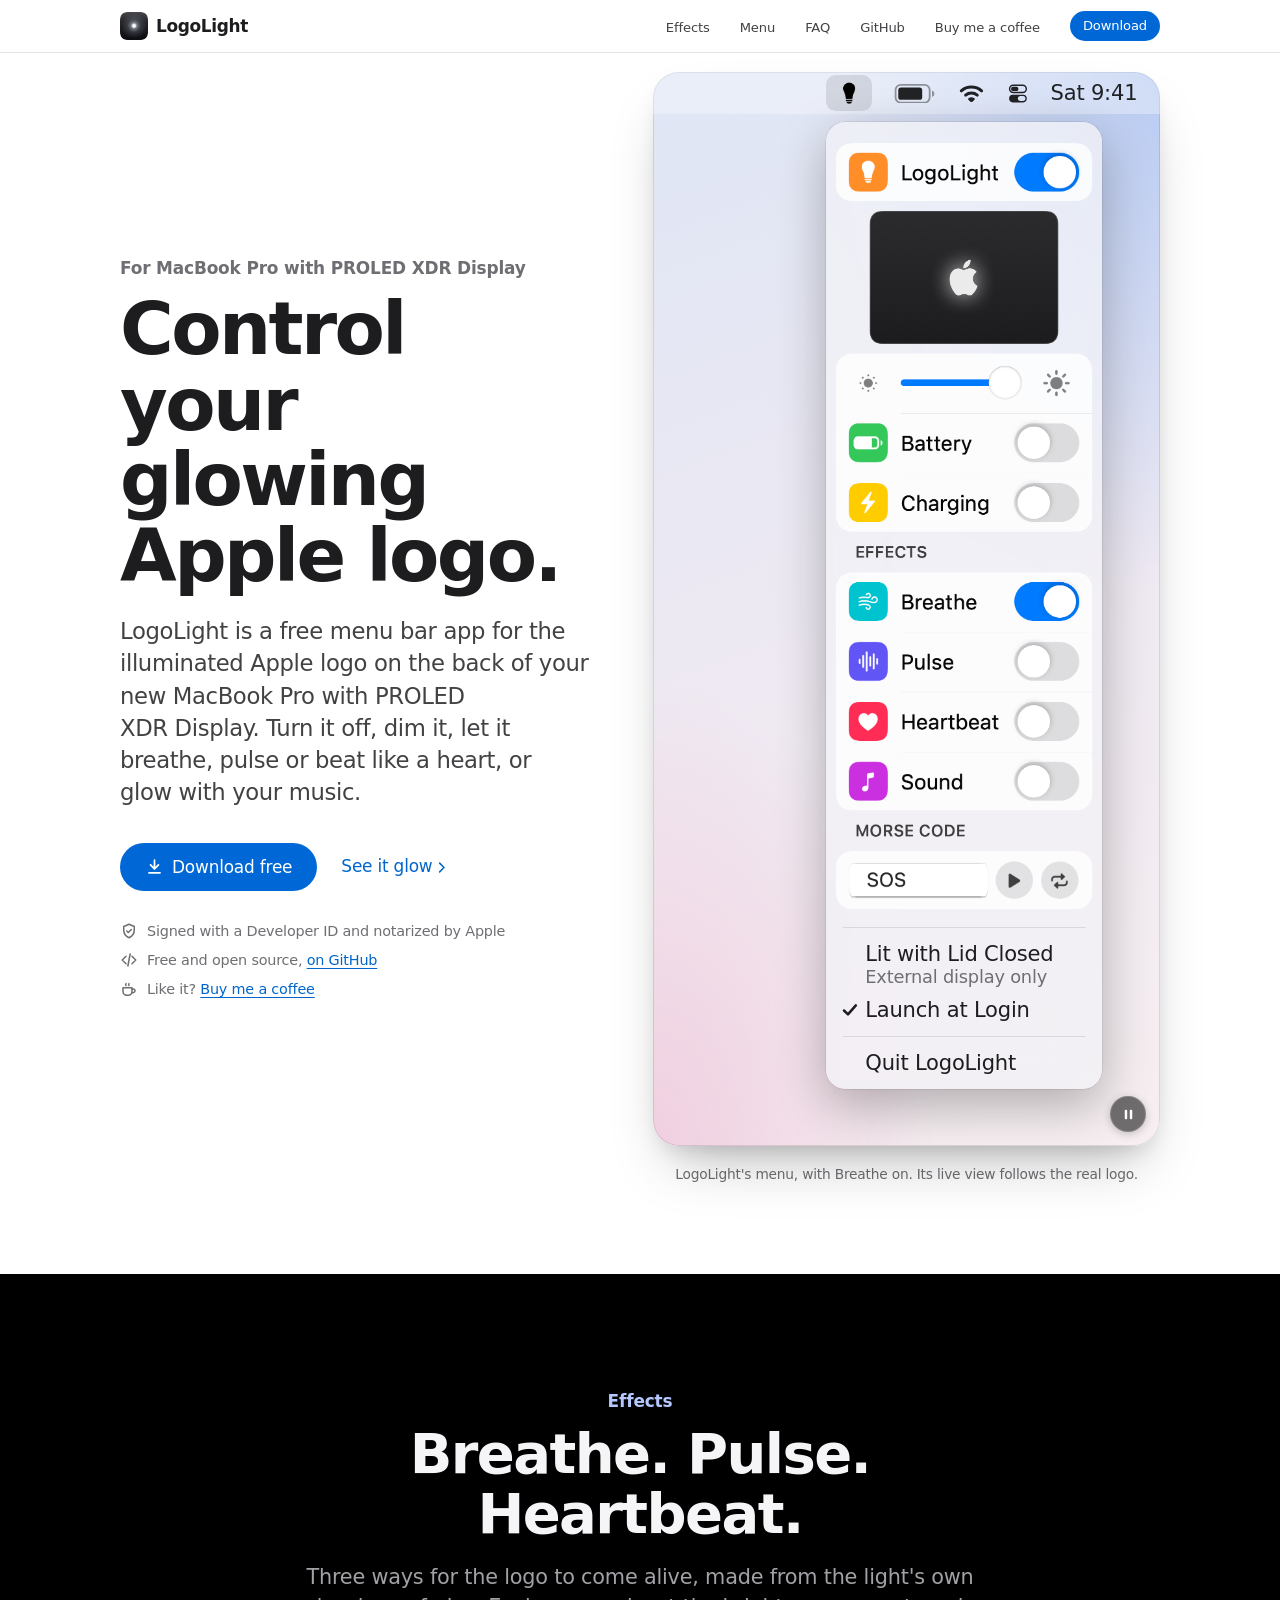
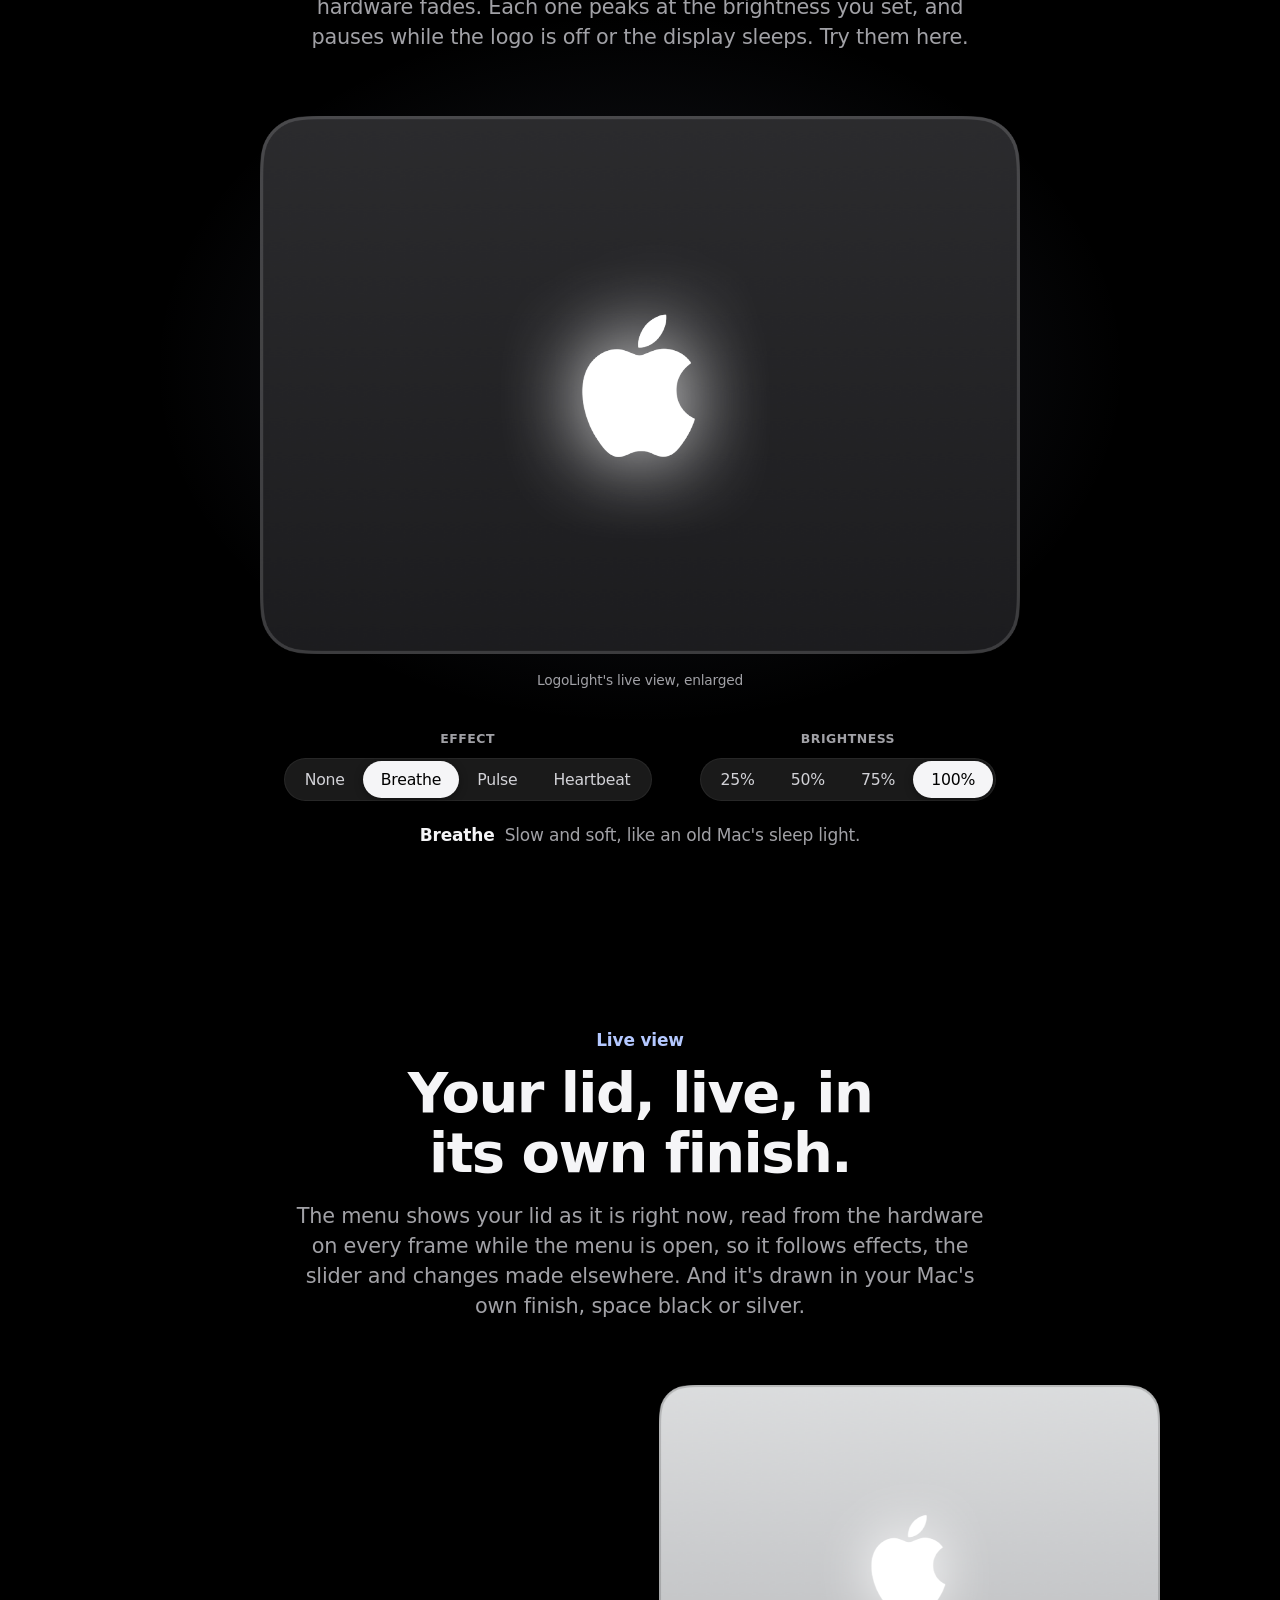
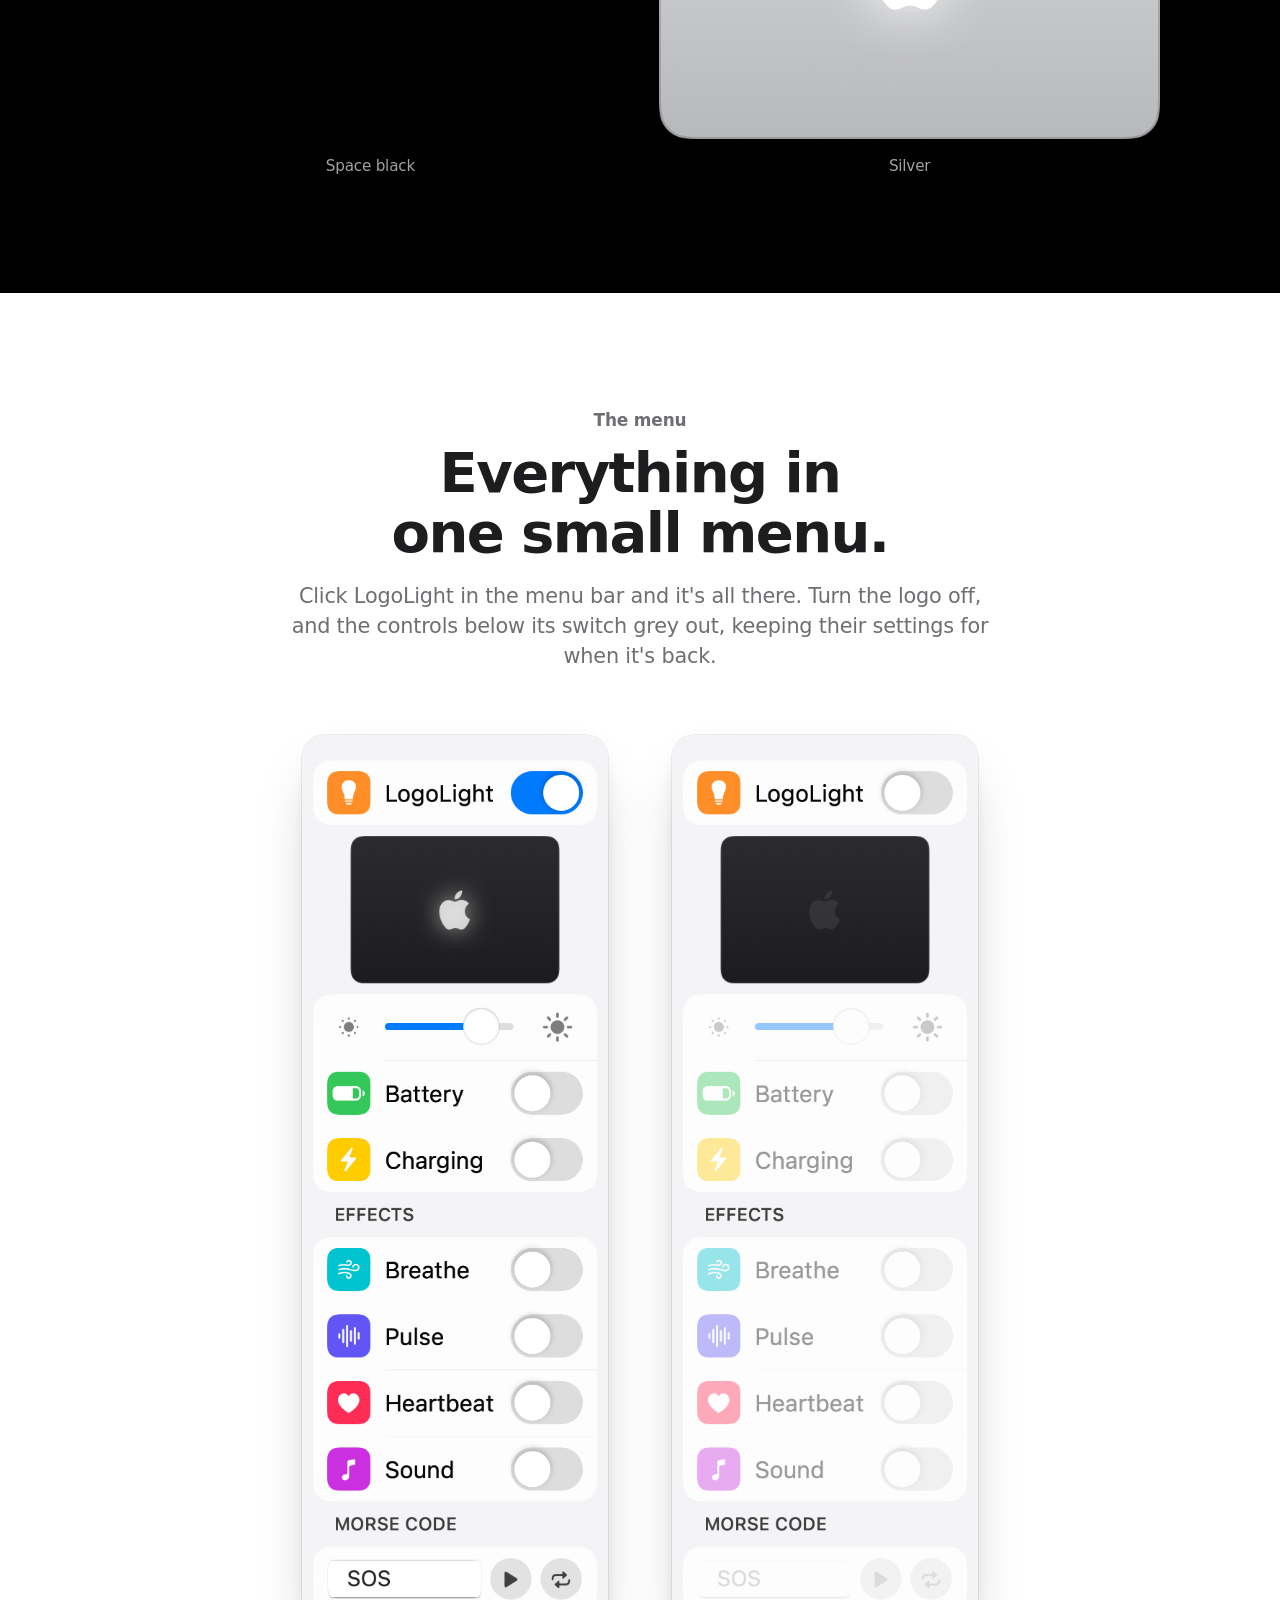
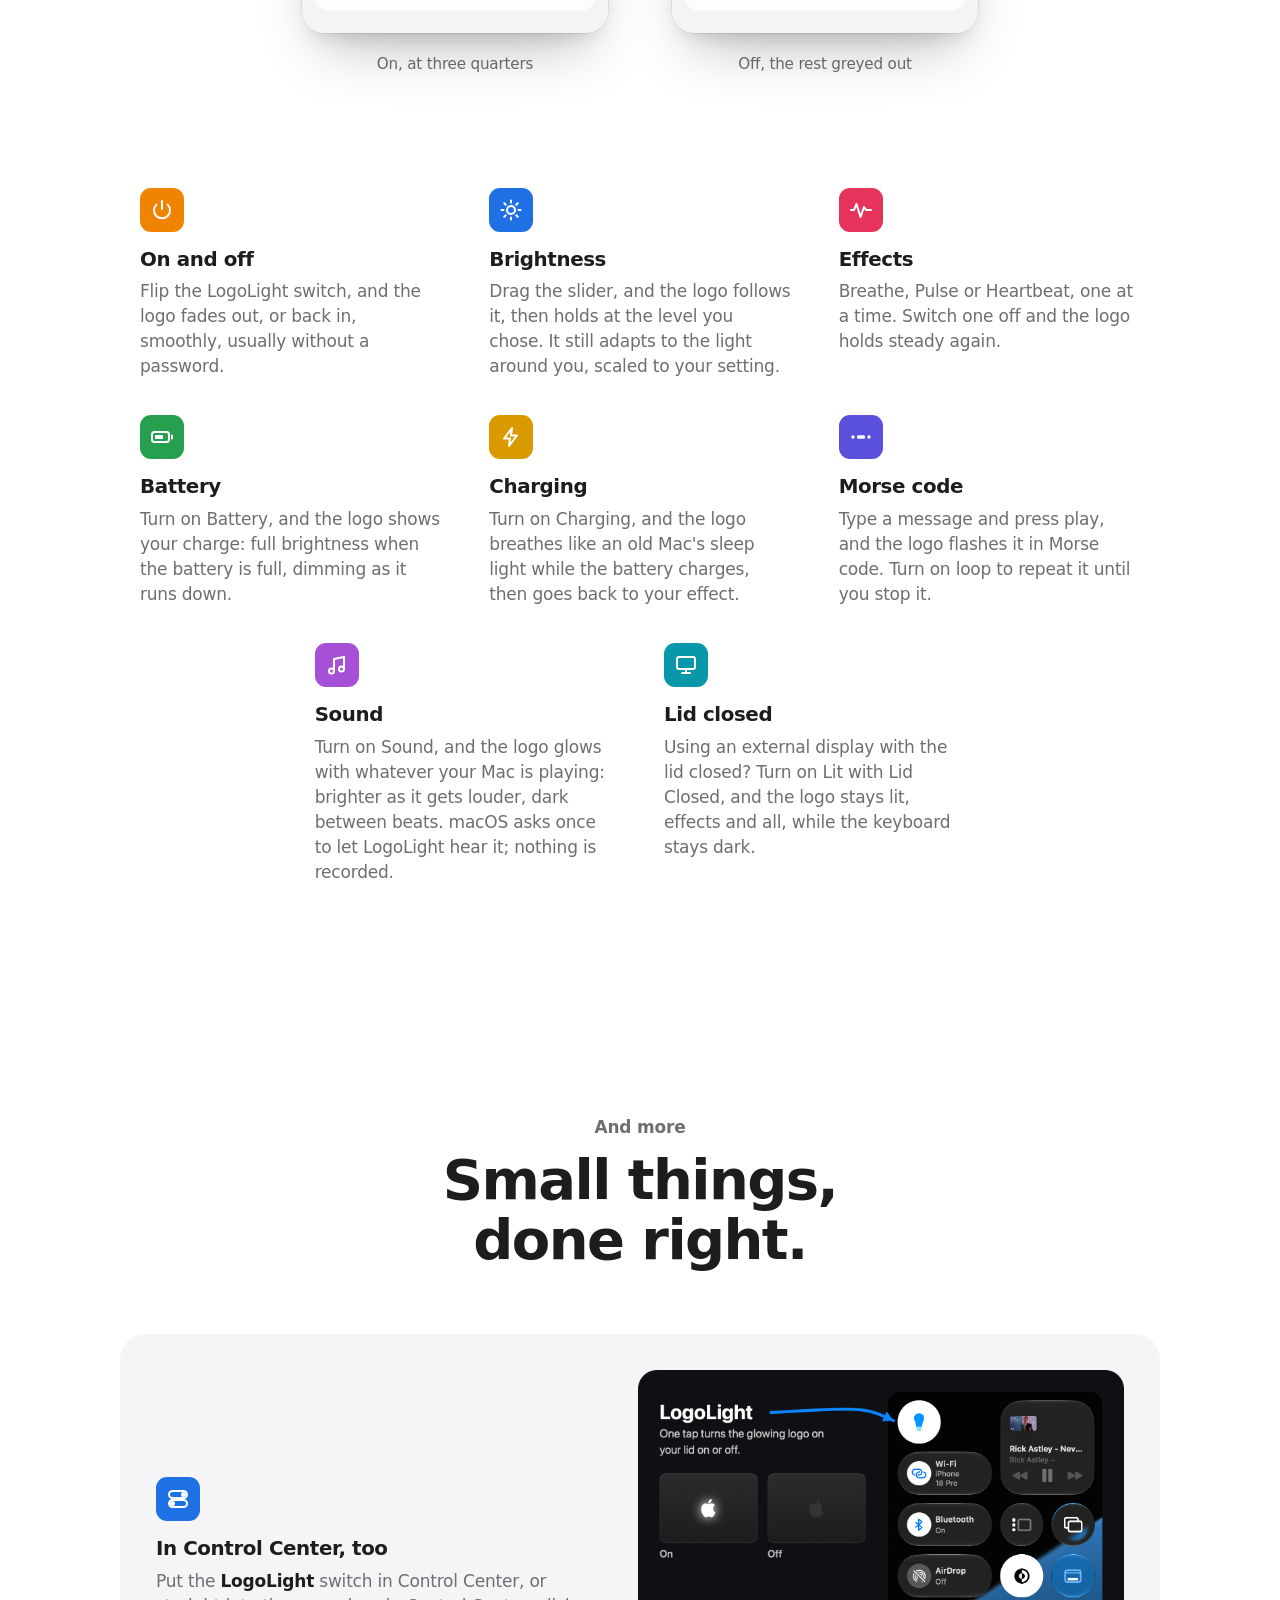
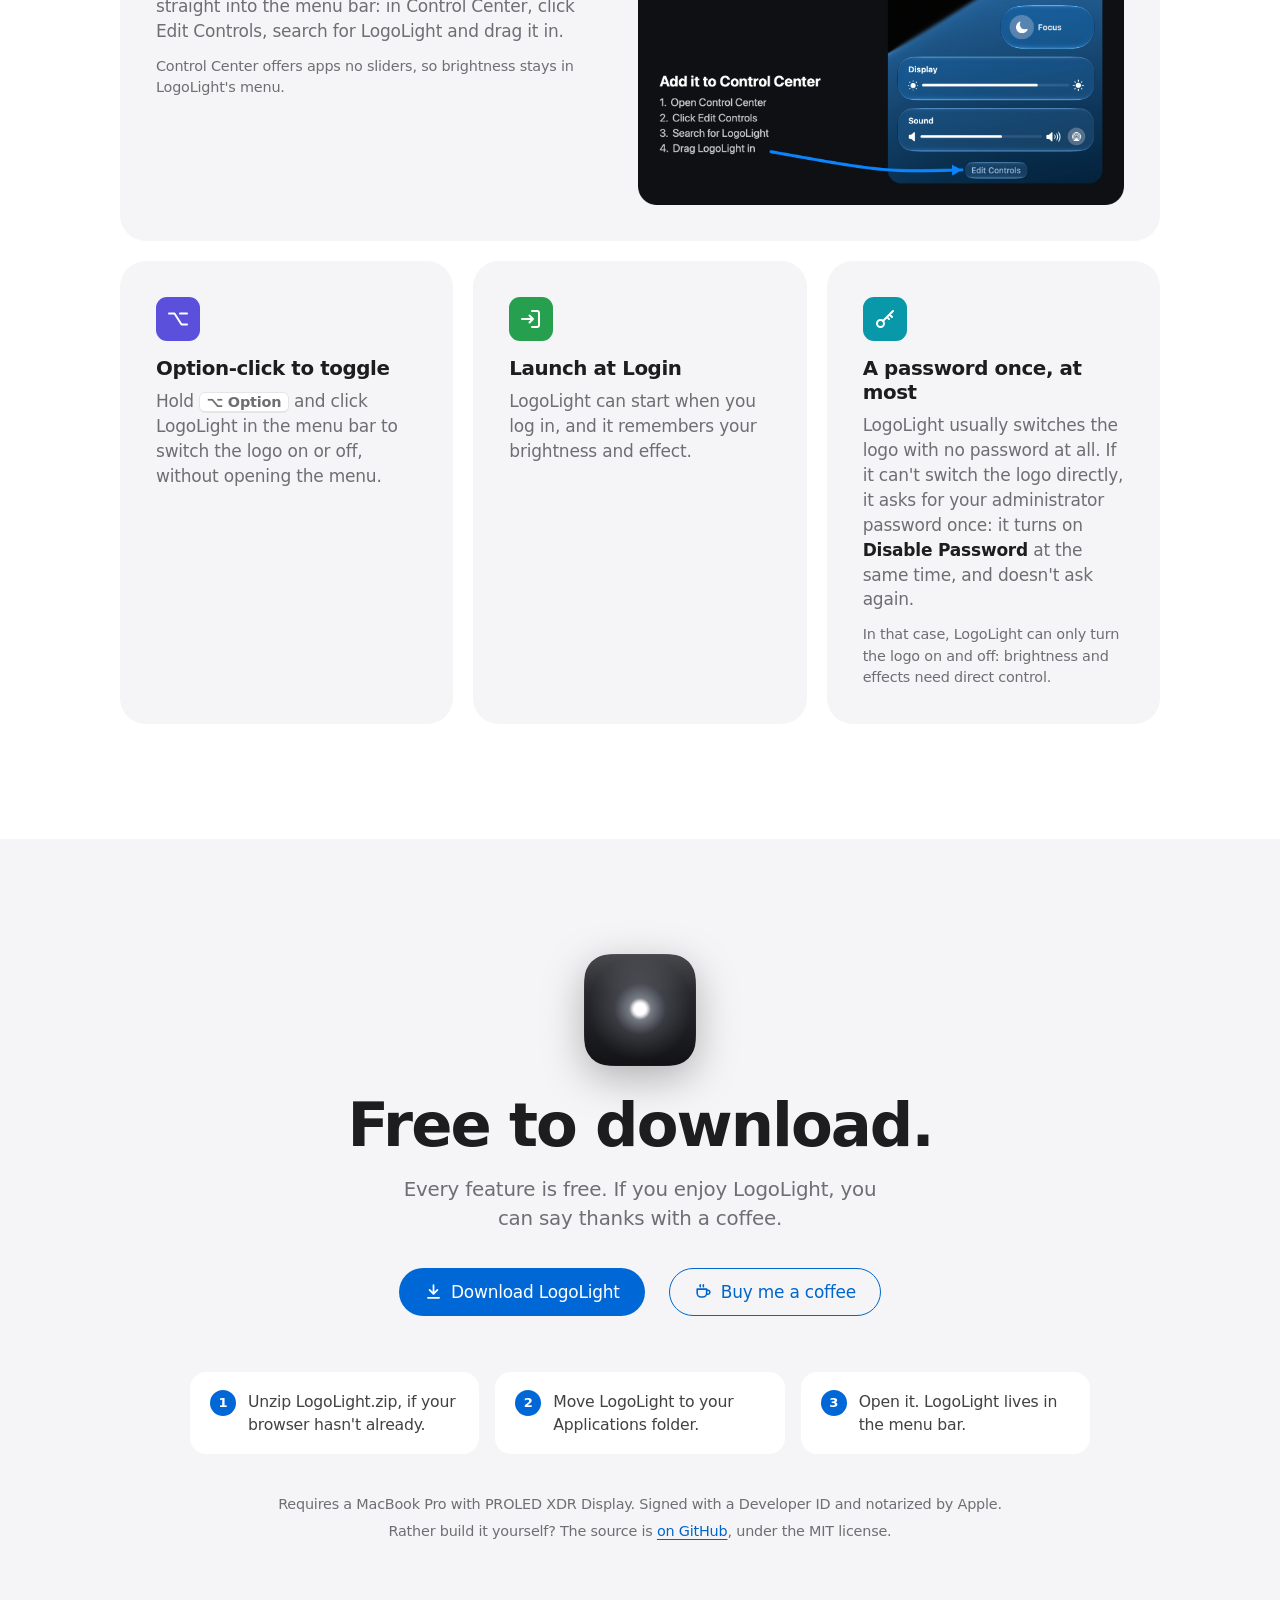
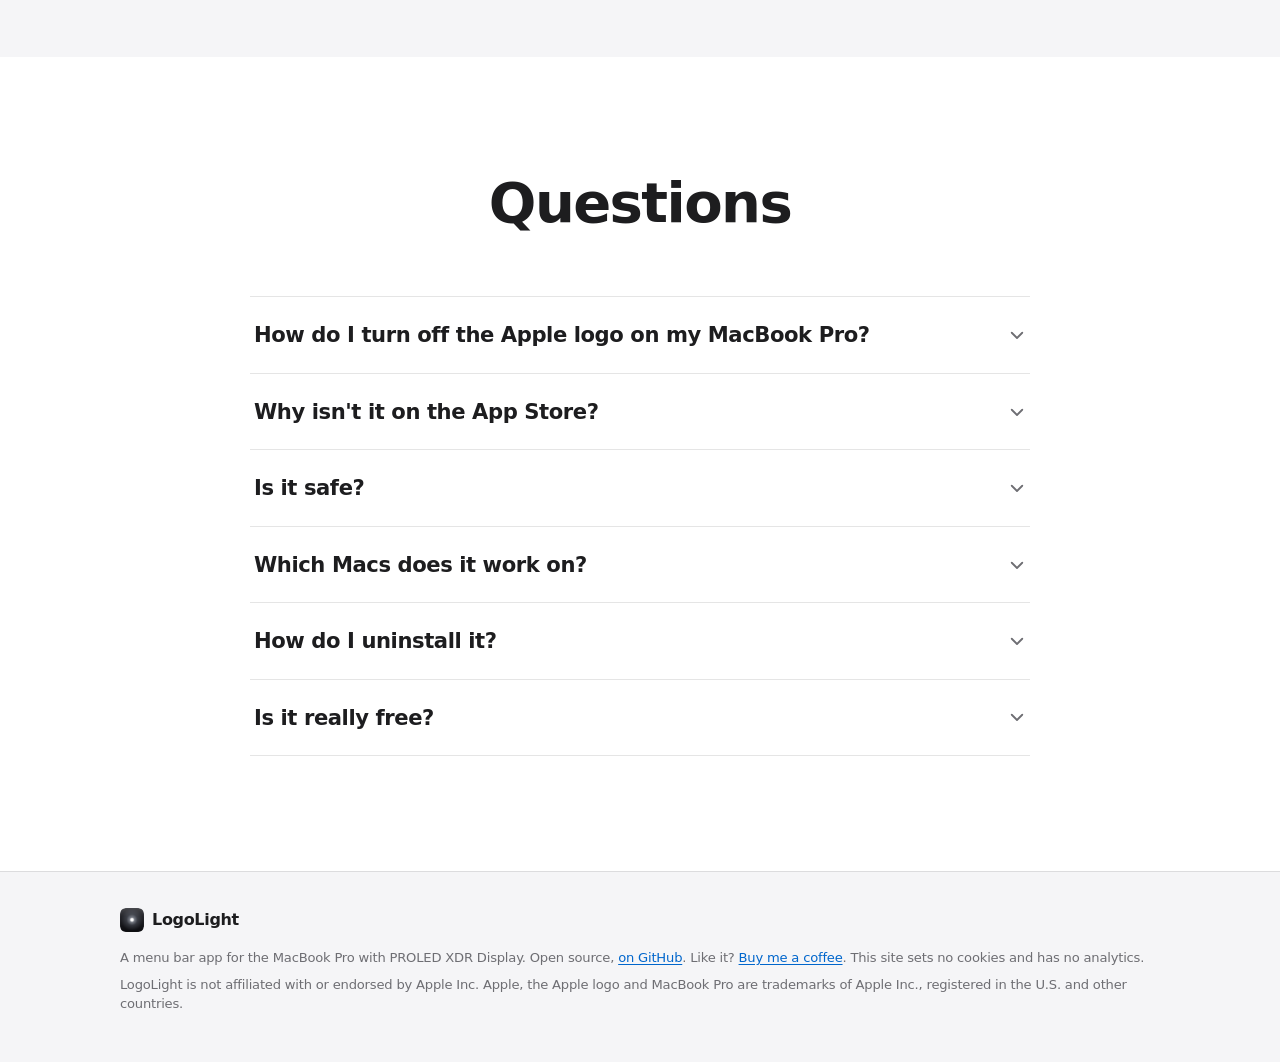
==== commit 5c255007: "Bump the version to 1.3.0, and draw every picture again 1.3.0 has the Charging row and the switch re" ====
--- a/site/public/index.html
+++ b/site/public/index.html
@@ -21,11 +21,11 @@
   <meta property="og:url" content="https://logolight.app/">
   <meta property="og:title" content="LogoLight: turn off or dim the MacBook Pro's glowing Apple logo">
   <meta property="og:description" content="A free, open-source menu bar app for the illuminated Apple logo on the back of the OLED MacBook Pro with PROLED XDR Display. Turn it off, set its brightness, let it breathe, pulse or beat like a heart, or glow with your music.">
-  <meta property="og:image" content="https://logolight.app/og-120.jpg">
+  <meta property="og:image" content="https://logolight.app/og-130.jpg">
   <meta property="og:image:type" content="image/jpeg">
   <meta property="og:image:width" content="1200">
   <meta property="og:image:height" content="630">
-  <meta property="og:image:alt" content="LogoLight: Control your glowing Apple logo. Turn it off, dim it, let it breathe or beat like a heart, or glow with your music. Right from the menu bar. Beside the text, LogoLight's live view shows a large lid with the Apple logo glowing, next to its menu with Backlight and Breathe switched on, and Sound among the effects.">
+  <meta property="og:image:alt" content="LogoLight: Control your glowing Apple logo. Turn it off, dim it, let it breathe or beat like a heart, or glow with your music. Right from the menu bar. Beside the text, LogoLight's live view shows a large lid with the Apple logo glowing, next to its menu with the LogoLight switch and Breathe switched on, and the Battery and Charging switches under the brightness slider.">
   <meta name="twitter:card" content="summary_large_image">
 
   <!-- Structured data for search engines and AI assistants: the app, and the FAQ below (keep the answers in step
@@ -47,26 +47,27 @@
         "@id": "https://logolight.app/#app",
         "name": "LogoLight",
         "url": "https://logolight.app/",
-        "description": "A free, open-source menu bar app for the illuminated Apple logo on the back of the MacBook Pro with PROLED XDR Display (the OLED MacBook Pro). Turn the logo off and on with a smooth fade, set its brightness, animate it with Breathe, Pulse or Heartbeat, or let it glow with the sound your Mac is playing. Includes a Backlight control for Control Center.",
+        "description": "A free, open-source menu bar app for the illuminated Apple logo on the back of the MacBook Pro with PROLED XDR Display (the OLED MacBook Pro). Turn the logo off and on with a smooth fade, set its brightness, animate it with Breathe, Pulse or Heartbeat, let it breathe while the battery charges, or let it glow with the sound your Mac is playing. Includes a control for Control Center.",
         "applicationCategory": "UtilitiesApplication",
         "operatingSystem": "macOS 14 or later",
         "softwareRequirements": "MacBook Pro with PROLED XDR Display",
-        "softwareVersion": "1.2.0",
-        "datePublished": "2026-11-09",
+        "softwareVersion": "1.3.0",
+        "datePublished": "2026-11-10",
         "downloadUrl": "https://logolight.app/LogoLight.zip",
         "installUrl": "https://logolight.app/#download",
         "image": "https://logolight.app/images/app-icon-256.png",
-        "screenshot": "https://logolight.app/images/menu-on-light-120.png",
+        "screenshot": "https://logolight.app/images/menu-on-light-130.png",
         "featureList": [
           "Turn the illuminated Apple logo off and on, with a smooth fade",
           "Set the logo's brightness",
           "Effects: Breathe, Pulse and Heartbeat",
           "Battery indicator: the logo dims as the battery runs down",
+          "Charging light: the logo breathes while the battery charges, like an old Mac's sleep light",
           "Flash a message in Morse code",
           "Sound: the logo glows with whatever the Mac is playing",
           "Keep the logo lit with the lid closed, using an external display",
           "Live view of the lid in its own finish, space black or silver",
-          "Backlight control for Control Center and the menu bar",
+          "A LogoLight switch for Control Center and the menu bar",
           "Option-click the menu bar icon to toggle the logo",
           "Launch at Login"
         ],
@@ -83,7 +84,7 @@
           {
             "@type": "Question",
             "name": "How do I turn off the Apple logo on my MacBook Pro?",
-            "acceptedAnswer": { "@type": "Answer", "text": "With LogoLight, flip the Backlight switch at the top of its menu, or hold Option and click LogoLight in the menu bar. The logo fades out, and stays off even after you quit LogoLight or restart your Mac. Without LogoLight, Apple's documented way is a command in Terminal: sudo defaults write com.apple.CoreBrightness LEBacklightMode -int 0 turns the logo off, and sudo defaults delete com.apple.CoreBrightness LEBacklightMode turns it back on. Apple documents only on and off; LogoLight adds brightness and effects." }
+            "acceptedAnswer": { "@type": "Answer", "text": "With LogoLight, flip the LogoLight switch at the top of its menu, or hold Option and click LogoLight in the menu bar. The logo fades out, and stays off even after you quit LogoLight or restart your Mac. Without LogoLight, Apple's documented way is a command in Terminal: sudo defaults write com.apple.CoreBrightness LEBacklightMode -int 0 turns the logo off, and sudo defaults delete com.apple.CoreBrightness LEBacklightMode turns it back on. Apple documents only on and off; LogoLight adds brightness and effects." }
           },
           {
             "@type": "Question",
@@ -126,6 +127,7 @@
       <symbol id="i-sun" viewBox="0 0 24 24" fill="none" stroke="currentColor" stroke-width="2" stroke-linecap="round"><circle cx="12" cy="12" r="4"/><path d="M12 2.5v2M12 19.5v2M2.5 12h2M19.5 12h2M5.3 5.3l1.4 1.4M17.3 17.3l1.4 1.4M5.3 18.7l1.4-1.4M17.3 6.7l1.4-1.4"/></symbol>
       <symbol id="i-wave" viewBox="0 0 24 24" fill="none" stroke="currentColor" stroke-width="2" stroke-linecap="round" stroke-linejoin="round"><path d="M2 12h3l2.5-6 4 13 3.5-10 2 3h5"/></symbol>
       <symbol id="i-battery" viewBox="0 0 24 24" fill="none" stroke="currentColor" stroke-width="2" stroke-linecap="round" stroke-linejoin="round"><rect x="2" y="7" width="17" height="10" rx="2.5"/><path d="M22 10.5v3"/><rect x="5" y="10" width="8" height="4" rx="1" fill="currentColor" stroke="none"/></symbol>
+      <symbol id="i-bolt" viewBox="0 0 24 24" fill="none" stroke="currentColor" stroke-width="2" stroke-linecap="round" stroke-linejoin="round"><path d="M13 3 5 13.5h6L10 21l8-10.5h-6z"/></symbol>
       <symbol id="i-morse" viewBox="0 0 24 24" fill="none" stroke="currentColor" stroke-width="3.4" stroke-linecap="round"><path d="M4 12h0M9.5 12h5M20 12h0"/></symbol>
       <symbol id="i-note" viewBox="0 0 24 24" fill="none" stroke="currentColor" stroke-width="2" stroke-linecap="round" stroke-linejoin="round"><path d="M9 18V6l10-2v12"/><circle cx="6.5" cy="18" r="2.5"/><circle cx="16.5" cy="16" r="2.5"/></symbol>
       <symbol id="i-display" viewBox="0 0 24 24" fill="none" stroke="currentColor" stroke-width="2" stroke-linecap="round" stroke-linejoin="round"><rect x="3" y="4" width="18" height="12" rx="2"/><path d="M12 16v4M8 20h8"/></symbol>
@@ -193,15 +195,15 @@
             <!-- The menu is a real render of LogoLight's panel (LOGOLIGHT_RENDER_PANEL, see PanelRenderer), with the
                  live view unlit; the menu bar, the menu's frame and its two plain items are drawn here, as the app shows
                  them. The live view's light (LOGOLIGHT_RENDER_LIGHT) is laid over the lid and faded with Breathe's timing. -->
-            <div class="screen" role="img" aria-label="LogoLight's menu, open below its icon in the menu bar. At the top, the Backlight switch is on. Below it, the live view of the lid, with the Apple logo glowing and slowly breathing, then the brightness slider near full and the Battery switch, and of the effects Breathe, Pulse, Heartbeat and Sound, Breathe is on. Below them, Morse code: a message field with play and loop buttons. Then Lit with Lid Closed, for an external display only, Launch at Login, checked, and Quit LogoLight.">
+            <div class="screen" role="img" aria-label="LogoLight's menu, open below its icon in the menu bar. At the top, the LogoLight switch is on. Below it, the live view of the lid, with the Apple logo glowing and slowly breathing, then the brightness slider near full and the Battery and Charging switches, and of the effects Breathe, Pulse, Heartbeat and Sound, Breathe is on. Below them, Morse code: a message field with play and loop buttons. Then Lit with Lid Closed, for an external display only, Launch at Login, checked, and Quit LogoLight.">
               <div class="menubar">
                 <span class="status status-open">
                   <img class="status-icon" src="images/menubar-icon.png" width="12" height="17" alt="">
                   <span class="menu">
                     <span class="menu-panel">
                       <picture>
-                        <source srcset="images/menu-breathe-dark-120.png" media="(prefers-color-scheme: dark)">
-                        <img src="images/menu-breathe-light-120.png" width="850" height="2250" alt="" fetchpriority="high">
+                        <source srcset="images/menu-breathe-dark-130.png" media="(prefers-color-scheme: dark)">
+                        <img src="images/menu-breathe-light-130.png" width="850" height="2435" alt="" fetchpriority="high">
                       </picture>
                       <span class="glow anim-breathe">
                         <img class="halo" src="images/lid-light-696.png" width="696" height="492" alt="">
@@ -339,8 +341,8 @@
           <figure class="menu-shot">
             <span class="menu menu-alone">
               <picture>
-                <source srcset="images/menu-on-dark-120.png" media="(prefers-color-scheme: dark)">
-                <img src="images/menu-on-light-120.png" width="850" height="2250" alt="LogoLight's menu with the logo on: the Backlight switch on, the live view of the lid with the Apple logo glowing, the brightness slider at three quarters with the Battery switch off below it, none of the effects Breathe, Pulse, Heartbeat and Sound switched on, and the Morse code field with its play and loop buttons." loading="lazy" decoding="async">
+                <source srcset="images/menu-on-dark-130.png" media="(prefers-color-scheme: dark)">
+                <img src="images/menu-on-light-130.png" width="850" height="2435" alt="LogoLight's menu with the logo on: the LogoLight switch on, the live view of the lid with the Apple logo glowing, the brightness slider at three quarters with the Battery and Charging switches off below it, none of the effects Breathe, Pulse, Heartbeat and Sound switched on, and the Morse code field with its play and loop buttons." loading="lazy" decoding="async">
               </picture>
             </span>
             <figcaption>On, at three quarters</figcaption>
@@ -348,8 +350,8 @@
           <figure class="menu-shot">
             <span class="menu menu-alone">
               <picture>
-                <source srcset="images/menu-off-dark-120.png" media="(prefers-color-scheme: dark)">
-                <img src="images/menu-off-light-120.png" width="850" height="2250" alt="LogoLight's menu with the logo off: the Backlight switch is off, the live view of the lid is dark, and the slider, the Battery switch, the effect switches and Morse code below it are greyed out, keeping their settings." loading="lazy" decoding="async">
+                <source srcset="images/menu-off-dark-130.png" media="(prefers-color-scheme: dark)">
+                <img src="images/menu-off-light-130.png" width="850" height="2435" alt="LogoLight's menu with the logo off: the LogoLight switch is off, the live view of the lid is dark, and the slider, the Battery and Charging switches, the effect switches and Morse code below it are greyed out, keeping their settings." loading="lazy" decoding="async">
               </picture>
             </span>
             <figcaption>Off, the rest greyed out</figcaption>
@@ -360,7 +362,7 @@
           <li class="feature">
             <span class="tile tile-orange"><svg aria-hidden="true" focusable="false"><use href="#i-power"/></svg></span>
             <h3>On and off</h3>
-            <p>Flip the Backlight switch, and the logo fades out, or back in, smoothly, usually without a password.</p>
+            <p>Flip the LogoLight switch, and the logo fades out, or back in, smoothly, usually without a password.</p>
           </li>
           <li class="feature">
             <span class="tile tile-blue"><svg aria-hidden="true" focusable="false"><use href="#i-sun"/></svg></span>
@@ -376,6 +378,11 @@
             <span class="tile tile-green"><svg aria-hidden="true" focusable="false"><use href="#i-battery"/></svg></span>
             <h3>Battery</h3>
             <p>Turn on Battery, and the logo shows your charge: full brightness when the battery is full, dimming as it runs down.</p>
+          </li>
+          <li class="feature">
+            <span class="tile tile-yellow"><svg aria-hidden="true" focusable="false"><use href="#i-bolt"/></svg></span>
+            <h3>Charging</h3>
+            <p>Turn on Charging, and the logo breathes like an old Mac's sleep light while the battery charges, then goes back to your effect.</p>
           </li>
           <li class="feature">
             <span class="tile tile-indigo"><svg aria-hidden="true" focusable="false"><use href="#i-morse"/></svg></span>
@@ -408,7 +415,7 @@
             <div class="cc-copy">
               <span class="tile tile-blue"><svg aria-hidden="true" focusable="false"><use href="#i-toggles"/></svg></span>
               <h3>In Control Center, too</h3>
-              <p>Put LogoLight's <strong>Backlight</strong> switch in Control Center, or straight into the menu bar: in Control Center, click Edit Controls, search for LogoLight and drag it&nbsp;in.</p>
+              <p>Put the <strong>LogoLight</strong> switch in Control Center, or straight into the menu bar: in Control Center, click Edit Controls, search for LogoLight and drag it&nbsp;in.</p>
               <p class="fine">Control Center offers apps no sliders, so brightness stays in LogoLight's menu.</p>
             </div>
             <!-- The real Control Center screenshot (docs/control-center.png, the README's), with the card spanning the
@@ -416,7 +423,7 @@
                  images/control-center-light.png and images/control-center-dark.png and add
                  <source srcset="images/control-center-dark.png" media="(prefers-color-scheme: dark)"> in a <picture>. -->
             <figure class="cc-shot">
-              <img src="images/control-center.png" width="1440" height="1289" alt="Control Center on a Mac, with LogoLight's Backlight button at the top. Beside it, an arrow from the word Backlight, and LogoLight's live view of the lid with the logo lit and dark, for on and off. Below, the steps to add it: open Control Center, click Edit Controls, search for LogoLight and drag Backlight in, with an arrow to the Edit Controls button." loading="lazy" decoding="async">
+              <img src="images/control-center-130.png" width="1440" height="1289" alt="Control Center on a Mac, with LogoLight's button at the top. Beside it, an arrow from the word LogoLight, and LogoLight's live view of the lid with the logo lit and dark, for on and off. Below, the steps to add it: open Control Center, click Edit Controls, search for LogoLight and drag LogoLight in, with an arrow to the Edit Controls button." loading="lazy" decoding="async">
             </figure>
           </li>
           <li class="card feature">
@@ -475,7 +482,7 @@
           <details>
             <summary><h3>How do I turn off the Apple logo on my MacBook&nbsp;Pro?</h3><svg aria-hidden="true" focusable="false"><use href="#i-chevron"/></svg></summary>
             <div class="answer">
-              <p>With LogoLight, flip the <strong>Backlight</strong> switch at the top of its menu, or hold <kbd>⌥ Option</kbd> and click LogoLight in the menu bar. The logo fades out, and stays off even after you quit LogoLight or restart your Mac.</p>
+              <p>With LogoLight, flip the <strong>LogoLight</strong> switch at the top of its menu, or hold <kbd>⌥ Option</kbd> and click LogoLight in the menu bar. The logo fades out, and stays off even after you quit LogoLight or restart your Mac.</p>
               <p>Without LogoLight, <a href="https://support.apple.com/en-us/149248">Apple's documented way</a> is a command in Terminal: <code>sudo defaults write com.apple.CoreBrightness LEBacklightMode -int 0</code> turns the logo off, and <code>sudo defaults delete com.apple.CoreBrightness LEBacklightMode</code> turns it back on. Apple documents only on and off; LogoLight adds brightness and effects.</p>
             </div>
           </details>
--- a/site/public/style.css
+++ b/site/public/style.css
@@ -519,6 +519,10 @@
 
 .scene {
   --pt: 1.25px;
+  /* The panel's height in points (the menu pictures are 170 points wide and this tall). The screen's height
+     and the place of the light over the lid follow from it, so it's the one number to change when a row is
+     added to the panel. */
+  --panel-height: 487;
   justify-self: center;
   width: 100%;
   max-width: 600px;
@@ -530,10 +534,31 @@
   }
 }
 
-/* One column: a narrower corner, so the menu fills it. */
+/* One column: only the corner around the menu, small enough to be seen whole on a phone. The menu bar's items put
+   the menu's left edge 202-204 points from the screen's right edge (the clock's width varies a little with the
+   size), and the menu is 170 wide, so a corner 237 points wide leaves about as much wallpaper on its left as on its
+   right. The height leaves room for the sticky header (53 pixels) and a phone browser's toolbar (iOS Safari's floats
+   over the page's last 82 or so), with a little to spare. The screen is taller than beside the copy, so the pause
+   button sits under the menu, not over its corner. */
 @media (max-width: 959px) {
   .scene {
-    max-width: 440px;
+    --pt: clamp(0.85px, min((100svh - 155px) / (var(--panel-height) + 200), (100vw - 32px) / 237), 1.25px);
+    max-width: calc(var(--pt) * 237);
+  }
+
+  .scene .screen {
+    height: calc(var(--pt) * (var(--panel-height) + 200));
+  }
+
+  .screen-frame .pause {
+    right: calc(var(--pt) * 12);
+    bottom: calc(var(--pt) * 12);
+  }
+}
+
+@media (min-width: 600px) and (max-width: 959px) {
+  .scene {
+    --pt: clamp(0.85px, min((100svh - 155px) / (var(--panel-height) + 200), (100vw - 32px) / 237), 1.45px);
   }
 }
 
@@ -547,11 +572,11 @@
   position: relative;
 }
 
-/* Tall enough for the menu bar and the whole menu below it: the panel is 450 points tall, and Lit with
-   Lid Closed has a second line. */
+/* Tall enough for the menu bar and the whole menu below it: the panel, and 176 points for the menu bar, the
+   menu's own items (Lit with Lid Closed has a second line) and the space under them. */
 .screen {
   position: relative;
-  height: calc(var(--pt) * 626);
+  height: calc(var(--pt) * (var(--panel-height) + 176));
   overflow: hidden;
   border-radius: var(--radius-lg);
   background: var(--wallpaper);
@@ -647,12 +672,14 @@
   height: auto;
 }
 
-/* The lid inside the panel: 116 × 82 points at (27, 50), in a panel 170 × 413 points. The renderer prints
-   these (LOGOLIGHT_RENDER_GLOWS); update them with the panel pictures. */
+/* The lid inside the panel: 116 × 82 points at (27, 50), in a panel 170 points wide and --panel-height tall.
+   The renderer prints these (LOGOLIGHT_RENDER_GLOWS). The lid's place from the top is in points, so it's the
+   panel's height that turns it into a percentage: with the height of an older, shorter panel here, the light
+   sat below the logo it belongs to. */
 .menu-panel .glow {
-  inset: 12.1065% auto auto 15.8824%;
-  width: 68.2353%;
-  height: 19.8547%;
+  inset: calc(50 / var(--panel-height) * 100%) auto auto calc(27 / 170 * 100%);
+  width: calc(116 / 170 * 100%);
+  height: calc(82 / var(--panel-height) * 100%);
 }
 
 .menu-sep {
@@ -1226,6 +1253,7 @@
 .tile-pink { background: #e5335c; }
 .tile-purple { background: #a550d6; }
 .tile-green { background: #26a04f; }
+.tile-yellow { background: #d99a00; }
 
 /* Cards */
 
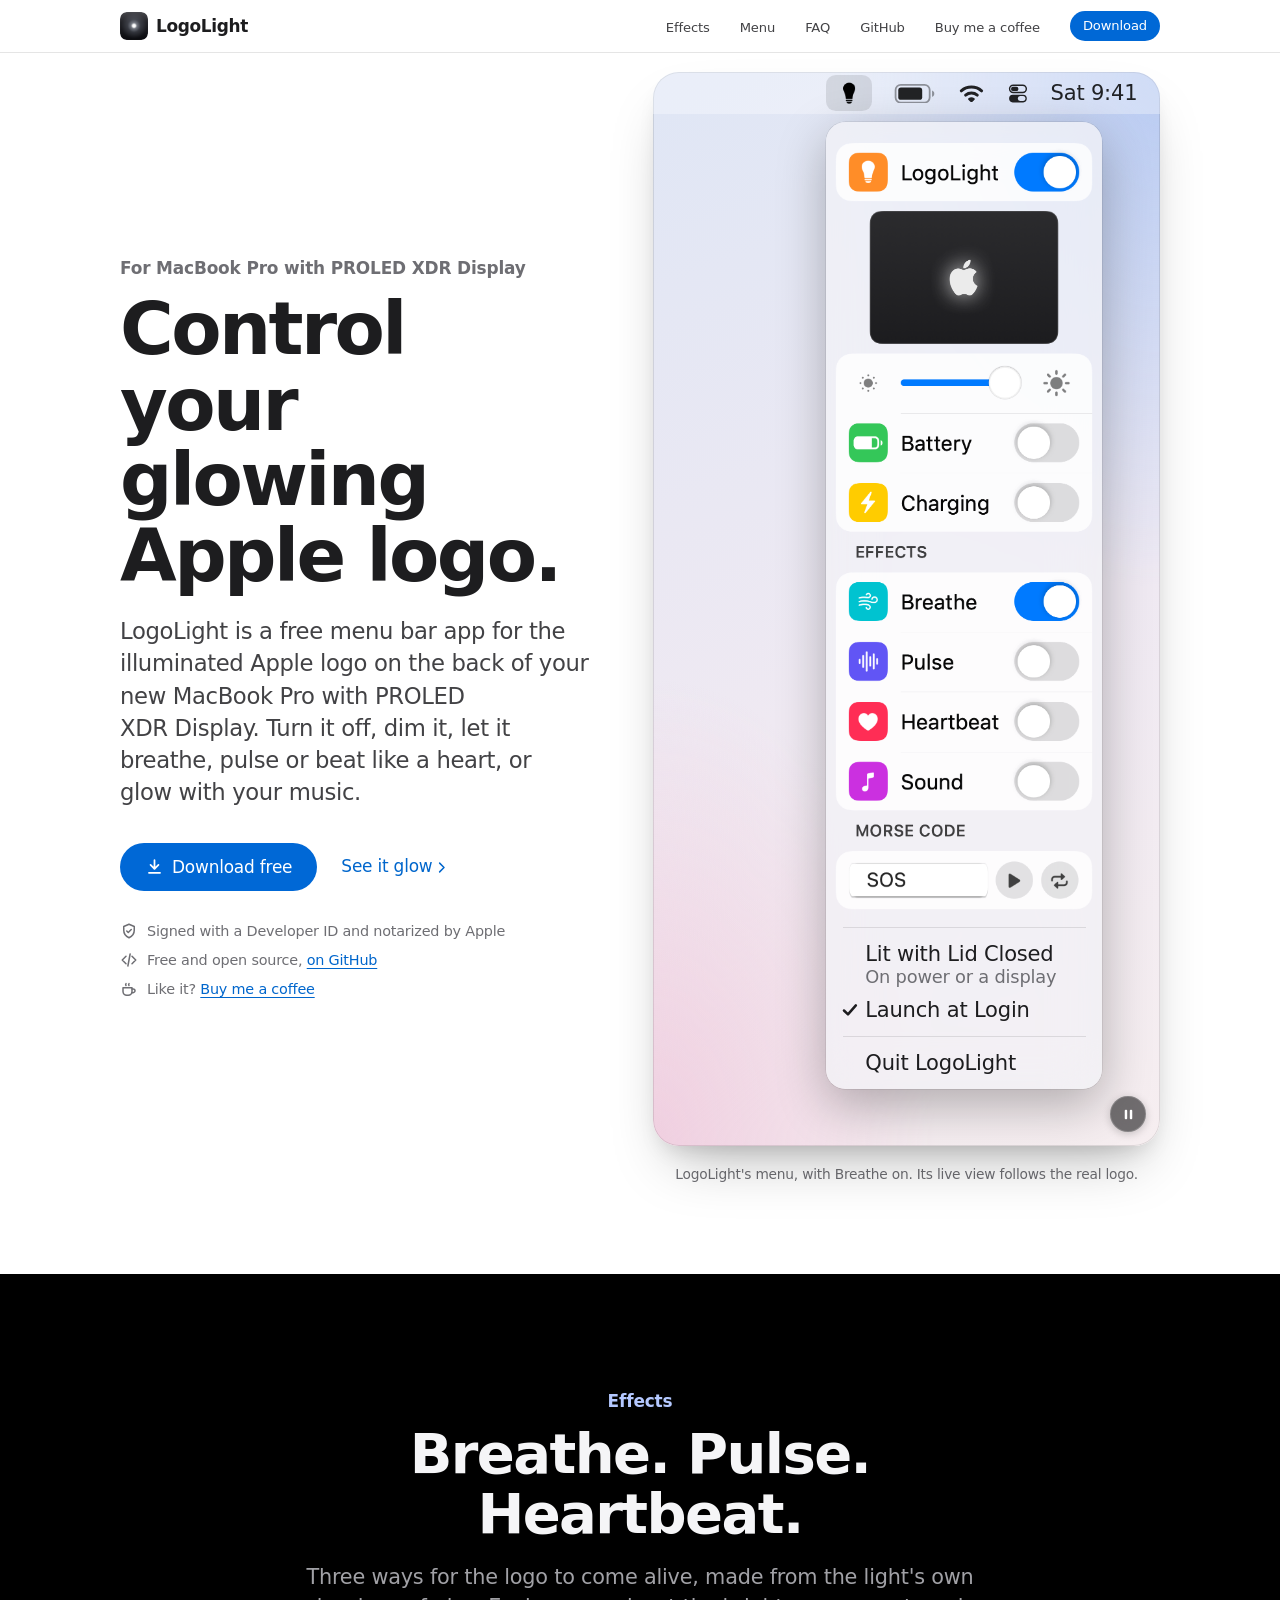
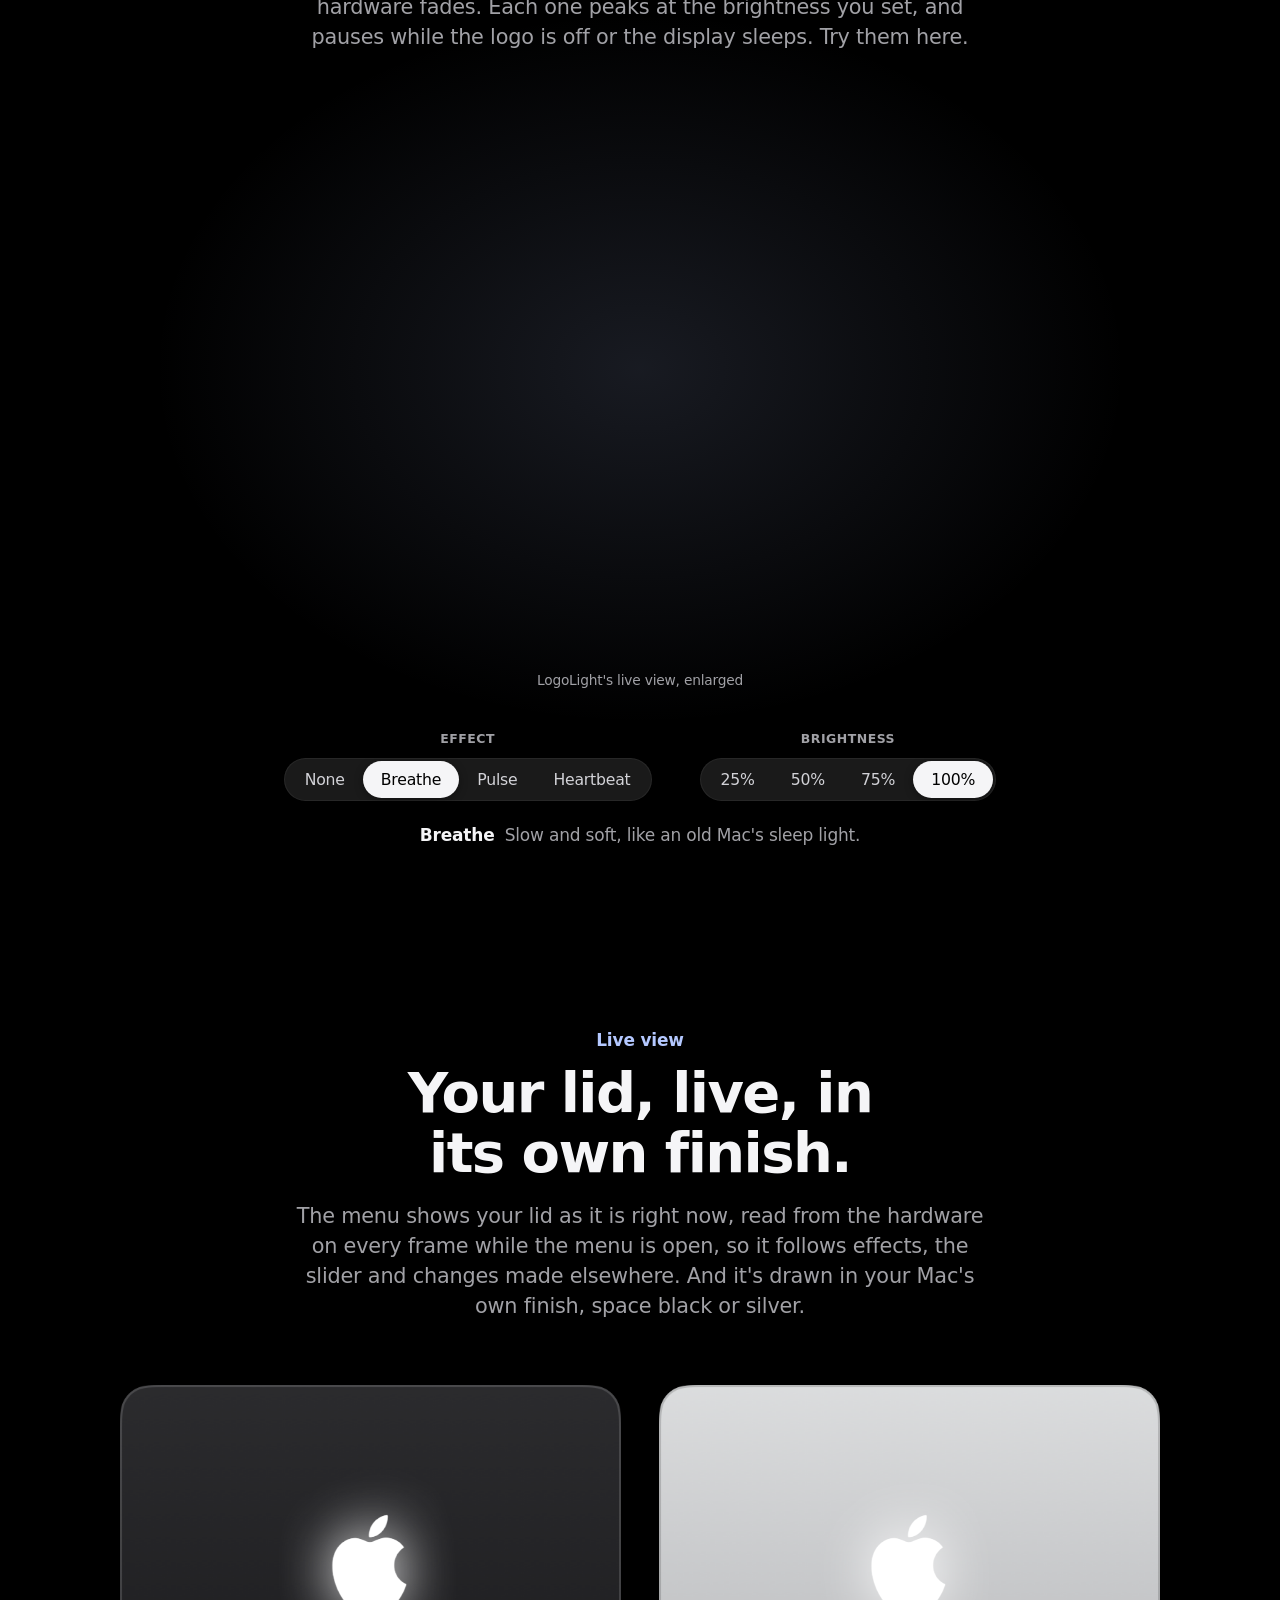
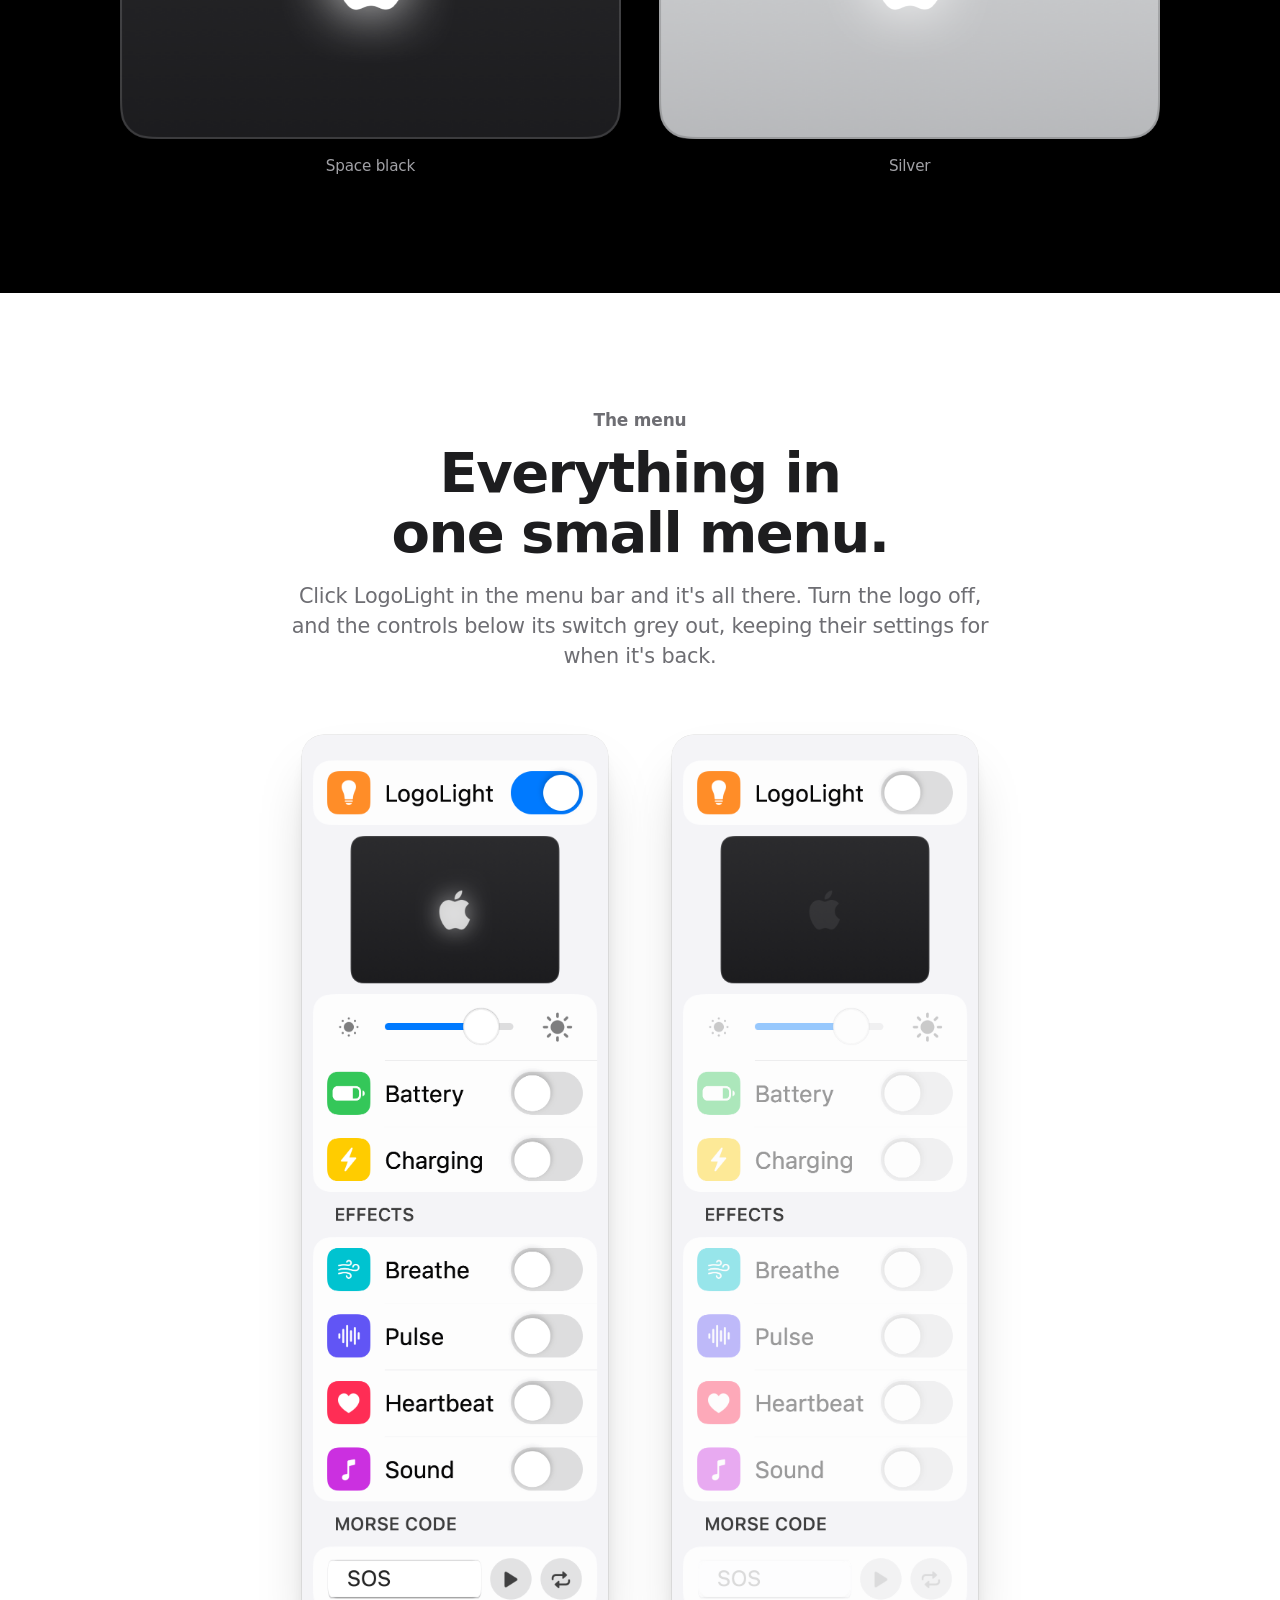
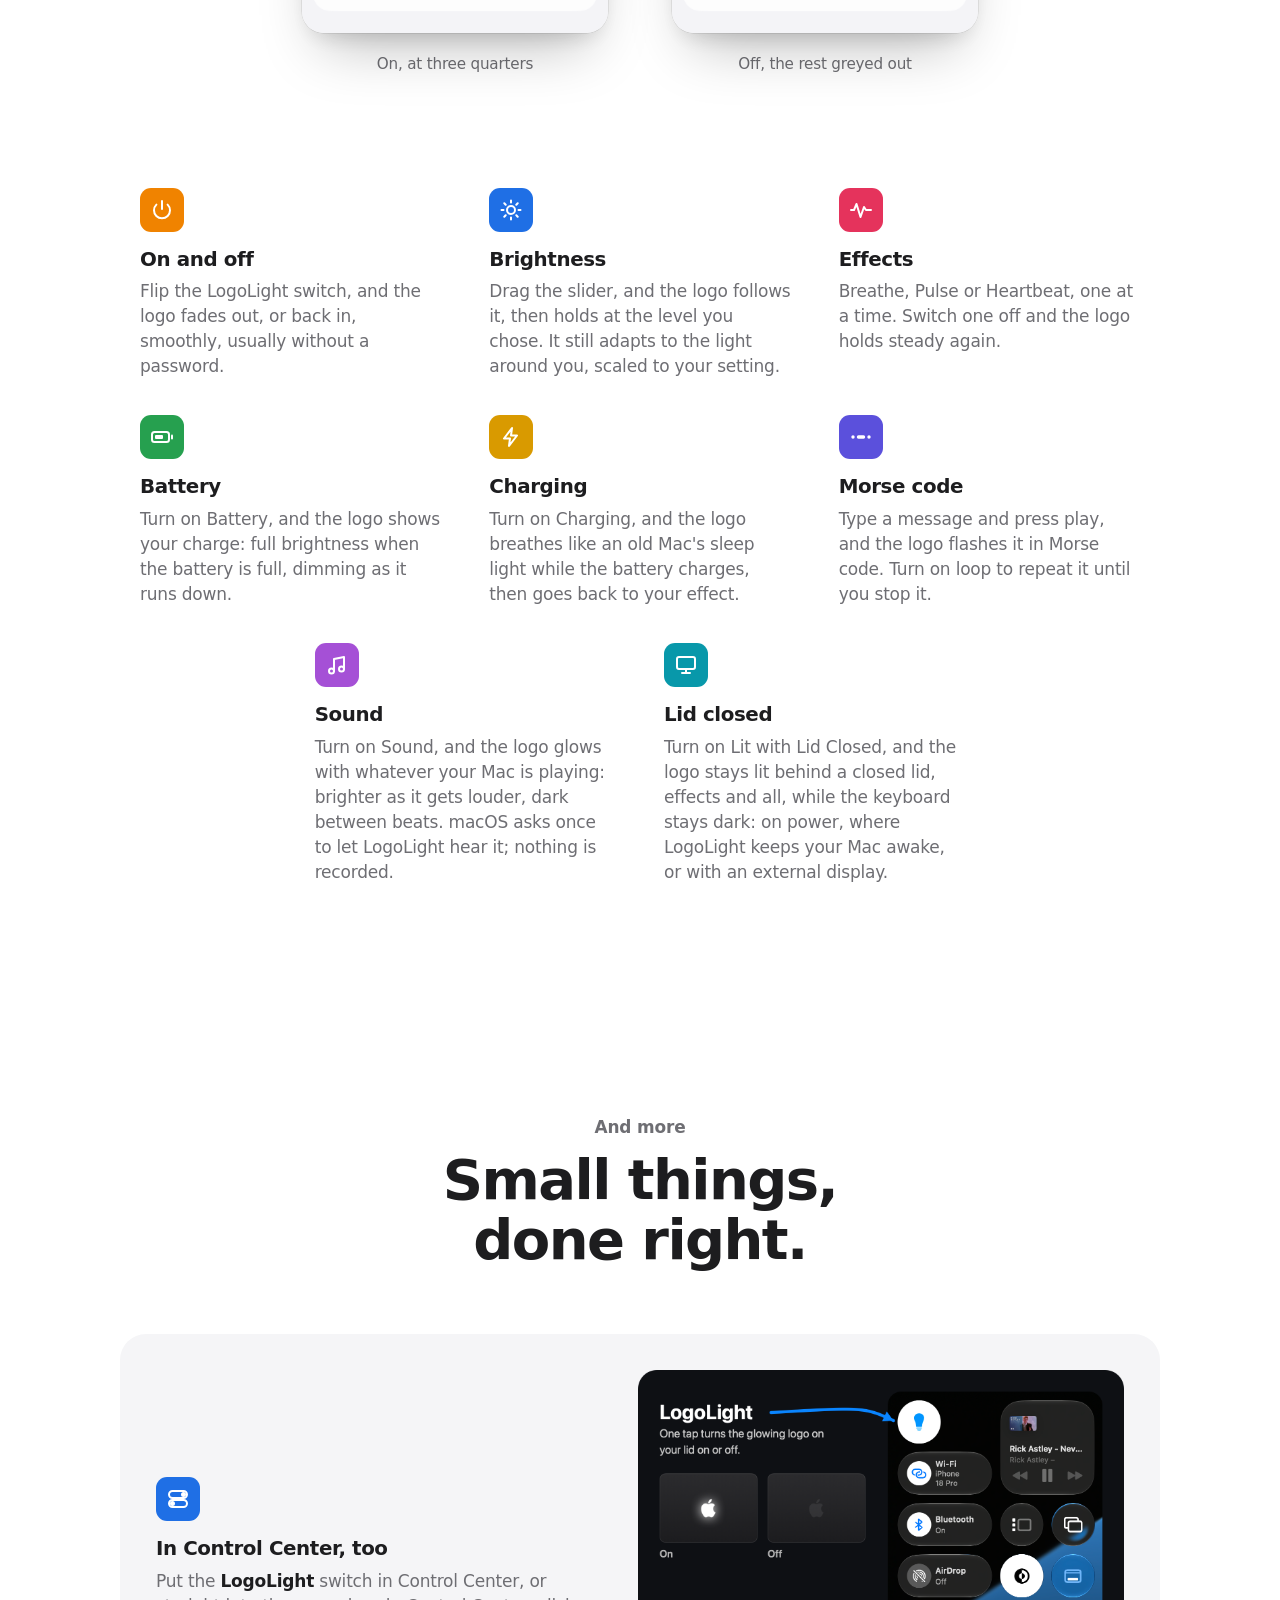
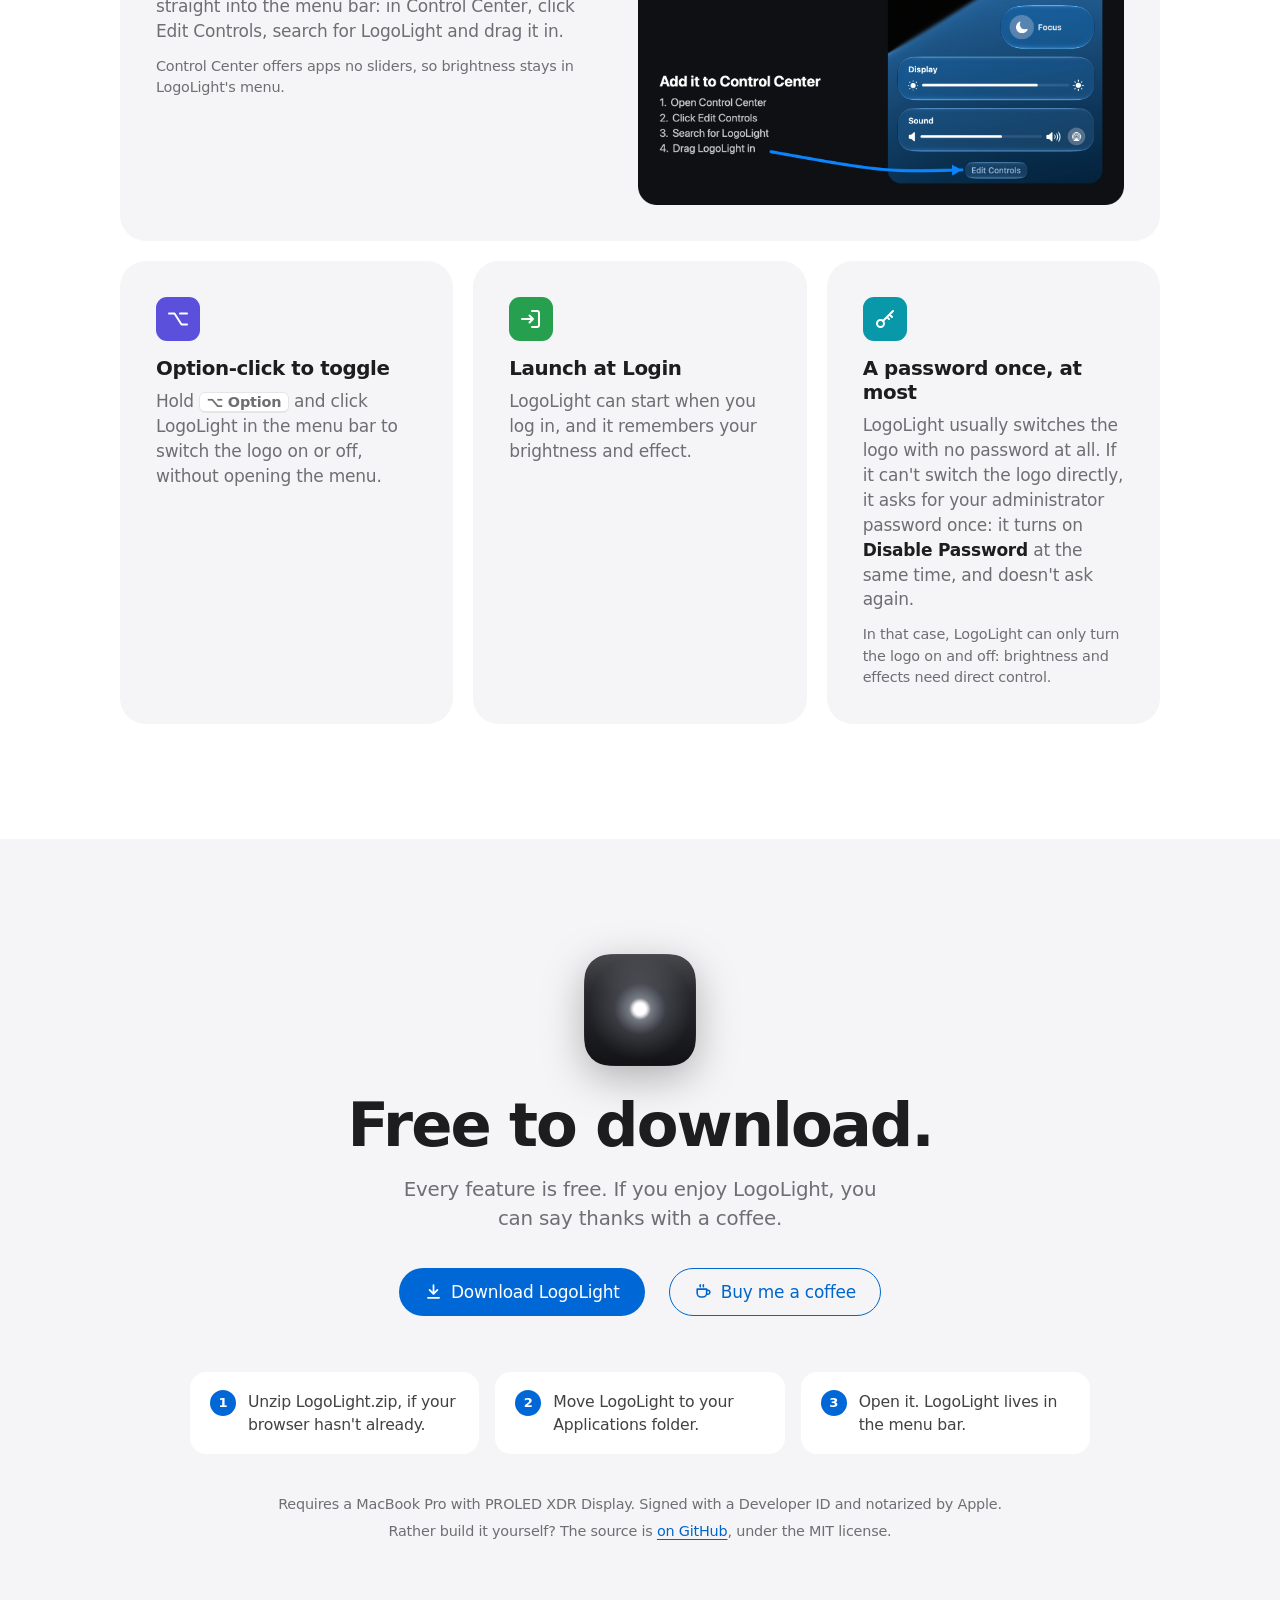
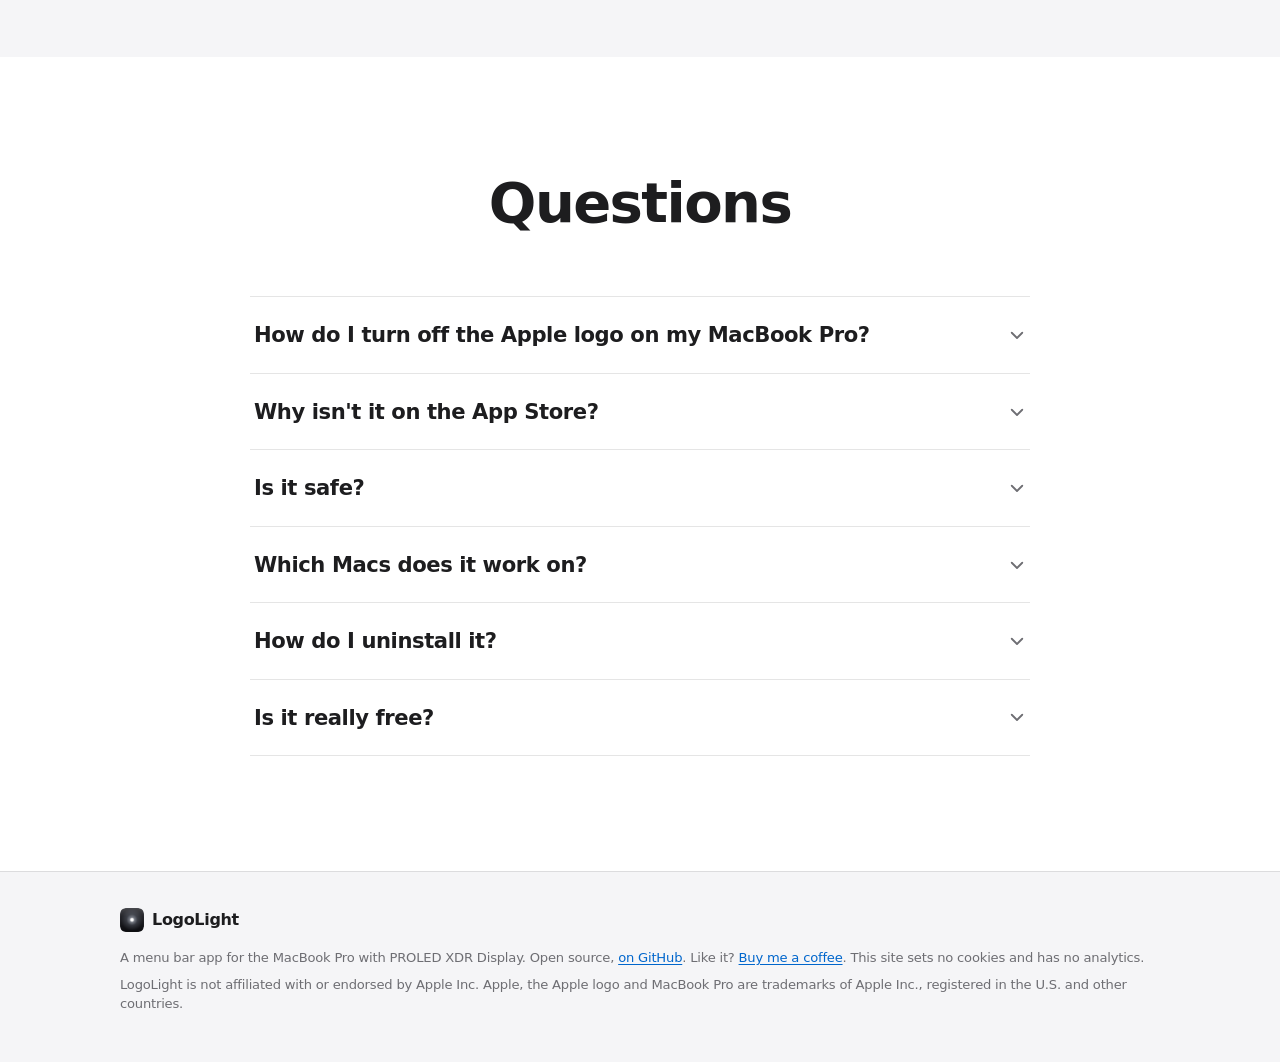
==== commit e859ecd4: "Bump the version to 1.3.1, with Lit with Lid Closed on power The user closed the lid on power with t" ====
--- a/site/public/index.html
+++ b/site/public/index.html
@@ -51,7 +51,7 @@
         "applicationCategory": "UtilitiesApplication",
         "operatingSystem": "macOS 14 or later",
         "softwareRequirements": "MacBook Pro with PROLED XDR Display",
-        "softwareVersion": "1.3.0",
+        "softwareVersion": "1.3.1",
         "datePublished": "2026-11-10",
         "downloadUrl": "https://logolight.app/LogoLight.zip",
         "installUrl": "https://logolight.app/#download",
@@ -65,7 +65,7 @@
           "Charging light: the logo breathes while the battery charges, like an old Mac's sleep light",
           "Flash a message in Morse code",
           "Sound: the logo glows with whatever the Mac is playing",
-          "Keep the logo lit with the lid closed, using an external display",
+          "Keep the logo lit with the lid closed, on power or with an external display",
           "Live view of the lid in its own finish, space black or silver",
           "A LogoLight switch for Control Center and the menu bar",
           "Option-click the menu bar icon to toggle the logo",
@@ -195,7 +195,7 @@
             <!-- The menu is a real render of LogoLight's panel (LOGOLIGHT_RENDER_PANEL, see PanelRenderer), with the
                  live view unlit; the menu bar, the menu's frame and its two plain items are drawn here, as the app shows
                  them. The live view's light (LOGOLIGHT_RENDER_LIGHT) is laid over the lid and faded with Breathe's timing. -->
-            <div class="screen" role="img" aria-label="LogoLight's menu, open below its icon in the menu bar. At the top, the LogoLight switch is on. Below it, the live view of the lid, with the Apple logo glowing and slowly breathing, then the brightness slider near full and the Battery and Charging switches, and of the effects Breathe, Pulse, Heartbeat and Sound, Breathe is on. Below them, Morse code: a message field with play and loop buttons. Then Lit with Lid Closed, for an external display only, Launch at Login, checked, and Quit LogoLight.">
+            <div class="screen" role="img" aria-label="LogoLight's menu, open below its icon in the menu bar. At the top, the LogoLight switch is on. Below it, the live view of the lid, with the Apple logo glowing and slowly breathing, then the brightness slider near full and the Battery and Charging switches, and of the effects Breathe, Pulse, Heartbeat and Sound, Breathe is on. Below them, Morse code: a message field with play and loop buttons. Then Lit with Lid Closed, on power or with a display, Launch at Login, checked, and Quit LogoLight.">
               <div class="menubar">
                 <span class="status status-open">
                   <img class="status-icon" src="images/menubar-icon.png" width="12" height="17" alt="">
@@ -211,7 +211,7 @@
                       </span>
                     </span>
                     <span class="menu-sep"></span>
-                    <span class="menu-item menu-item-two">Lit with Lid Closed<span class="menu-subtitle">External display only</span></span>
+                    <span class="menu-item menu-item-two">Lit with Lid Closed<span class="menu-subtitle">On power or a display</span></span>
                     <span class="menu-item"><svg class="menu-check" aria-hidden="true" focusable="false"><use href="#i-check"/></svg>Launch at Login</span>
                     <span class="menu-sep"></span>
                     <span class="menu-item">Quit LogoLight</span>
@@ -397,7 +397,7 @@
           <li class="feature">
             <span class="tile tile-teal"><svg aria-hidden="true" focusable="false"><use href="#i-display"/></svg></span>
             <h3>Lid closed</h3>
-            <p>Using an external display with the lid closed? Turn on Lit with Lid Closed, and the logo stays lit, effects and all, while the keyboard stays dark.</p>
+            <p>Turn on Lit with Lid Closed, and the logo stays lit behind a closed lid, effects and all, while the keyboard stays dark: on power, where LogoLight keeps your Mac awake, or with an external display.</p>
           </li>
         </ul>
       </div>
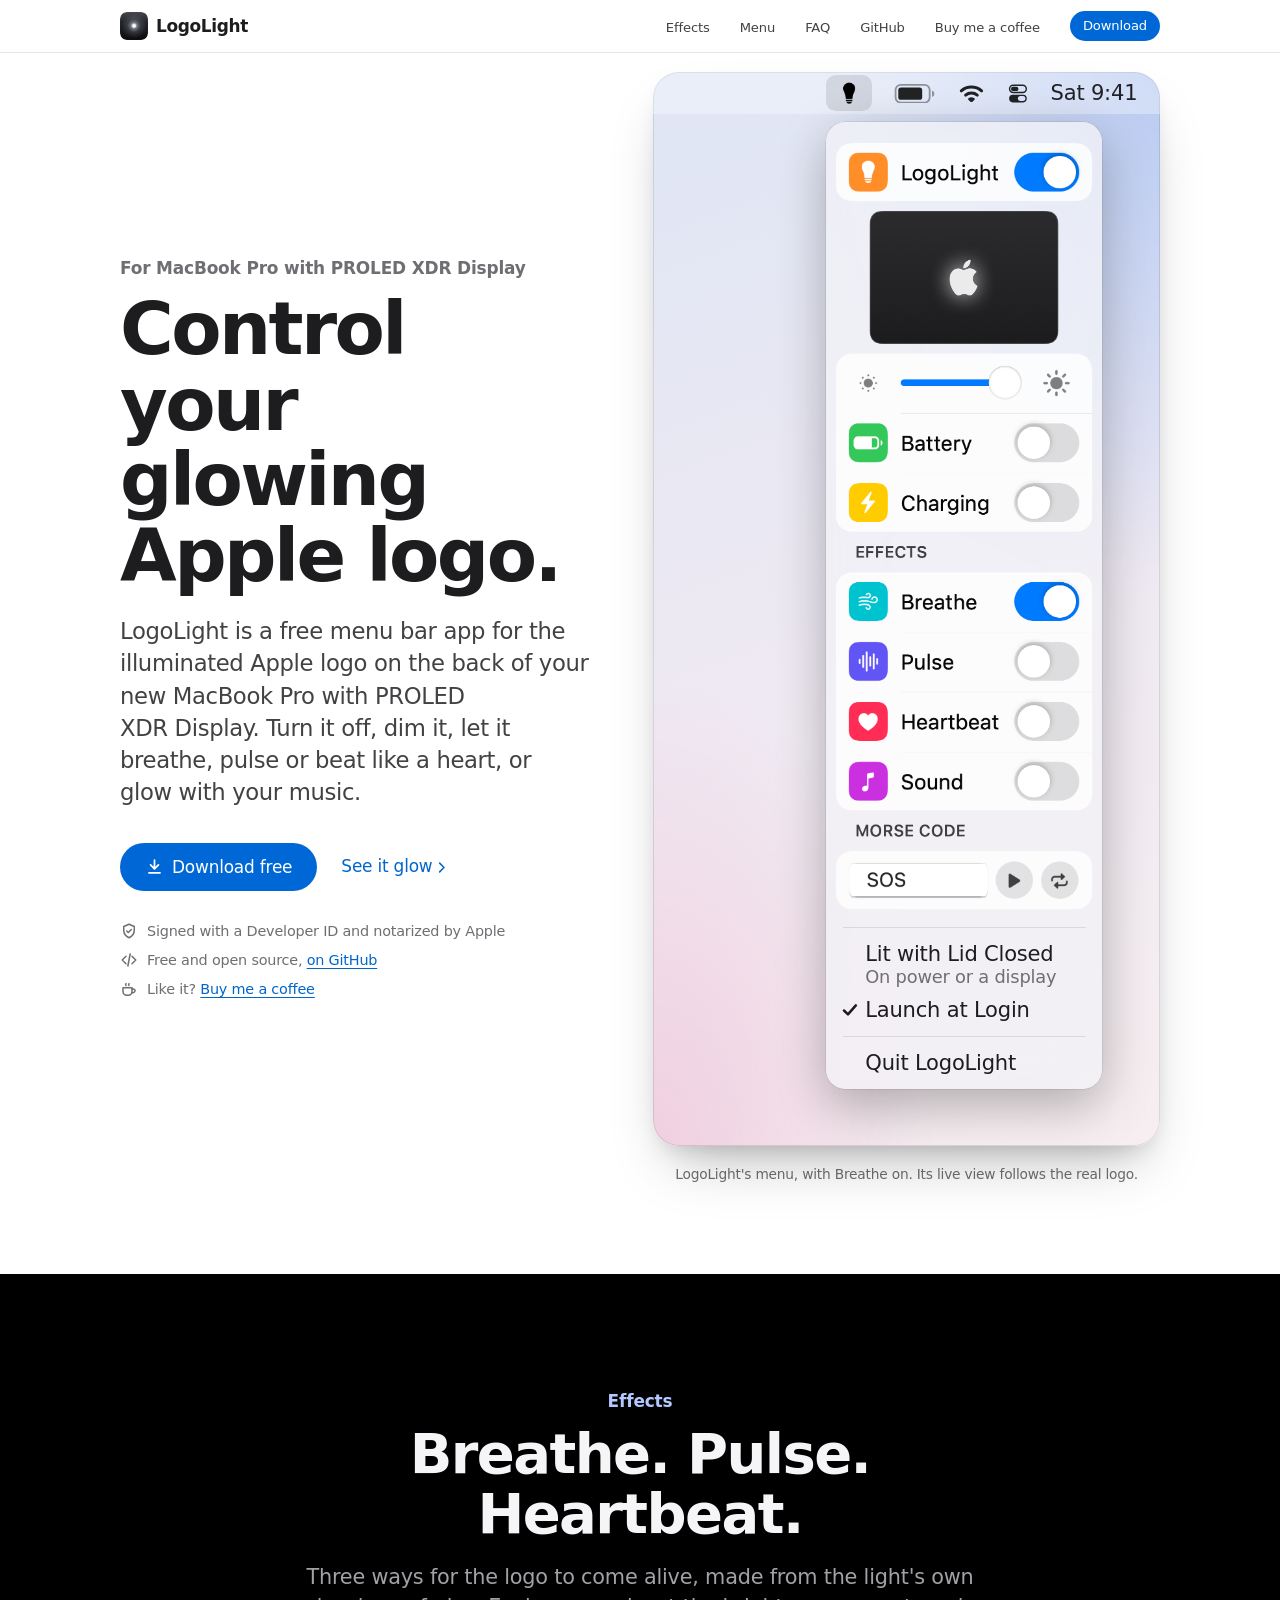
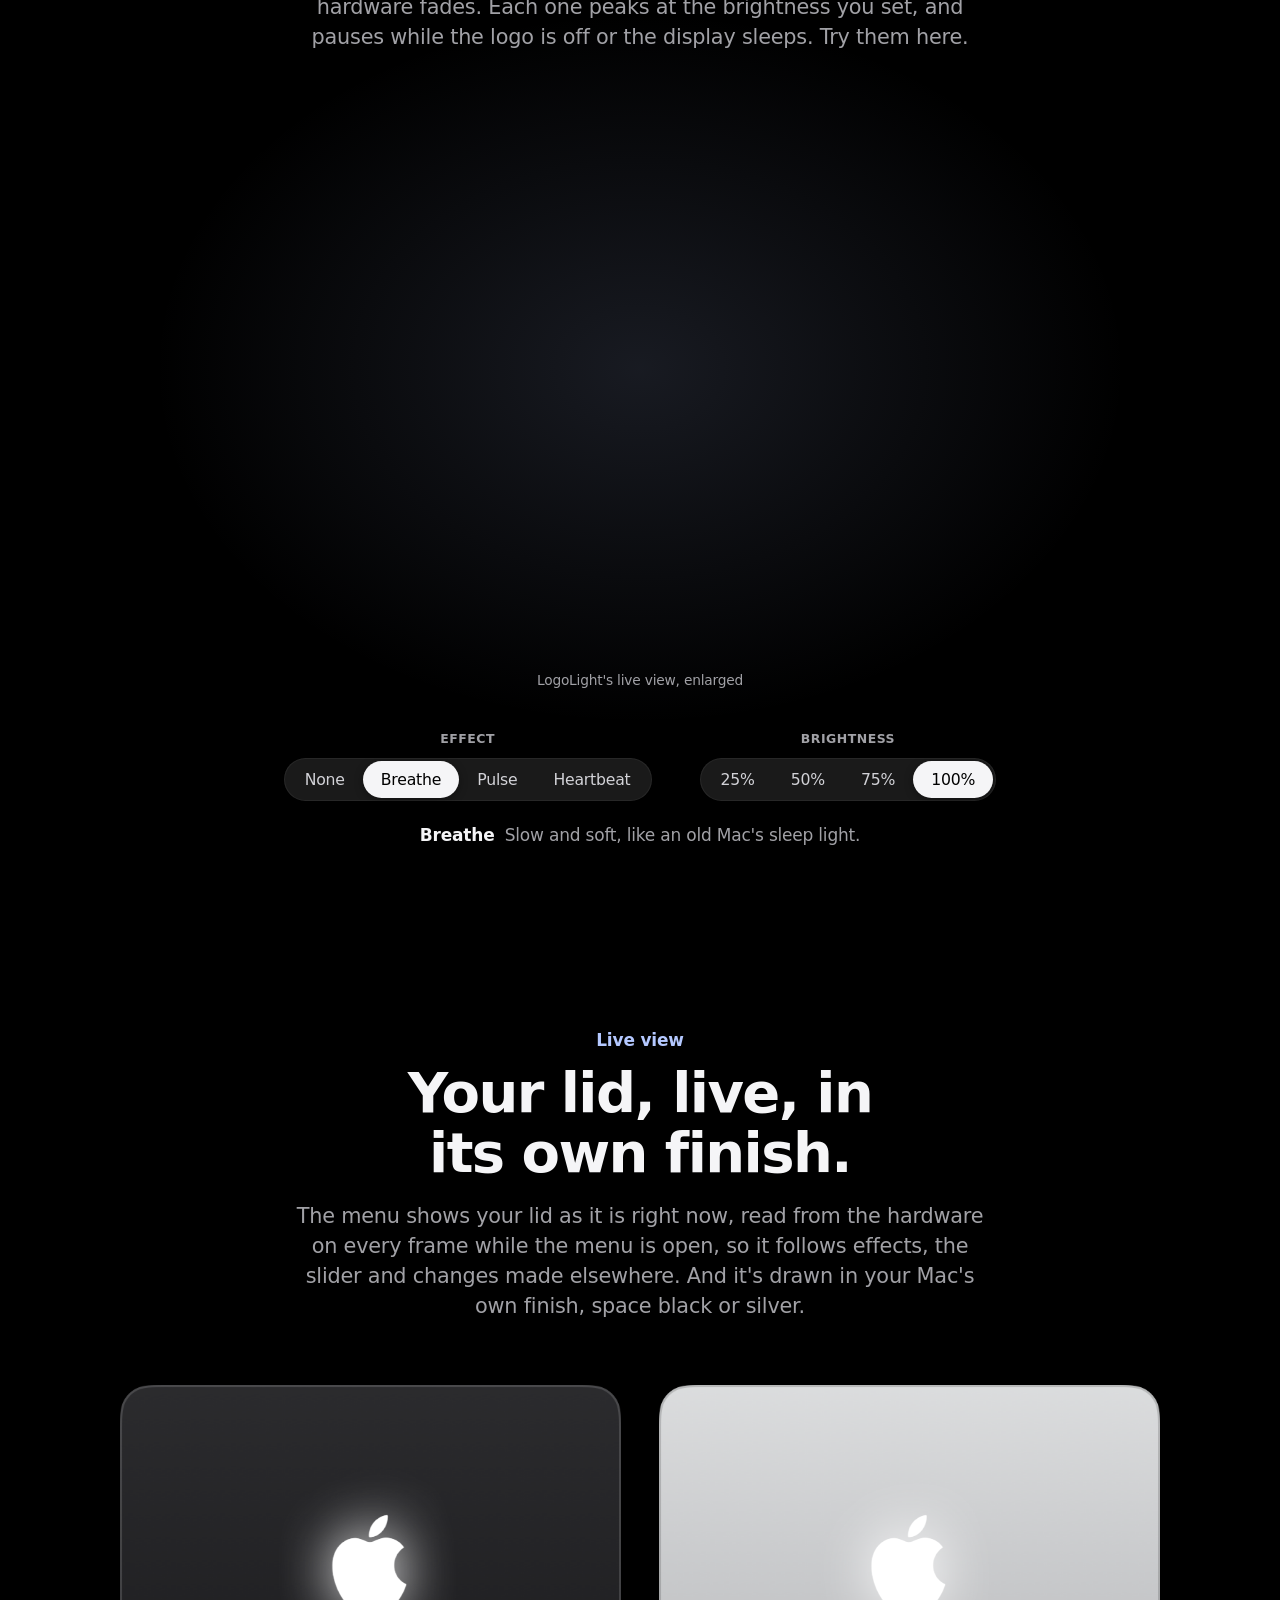
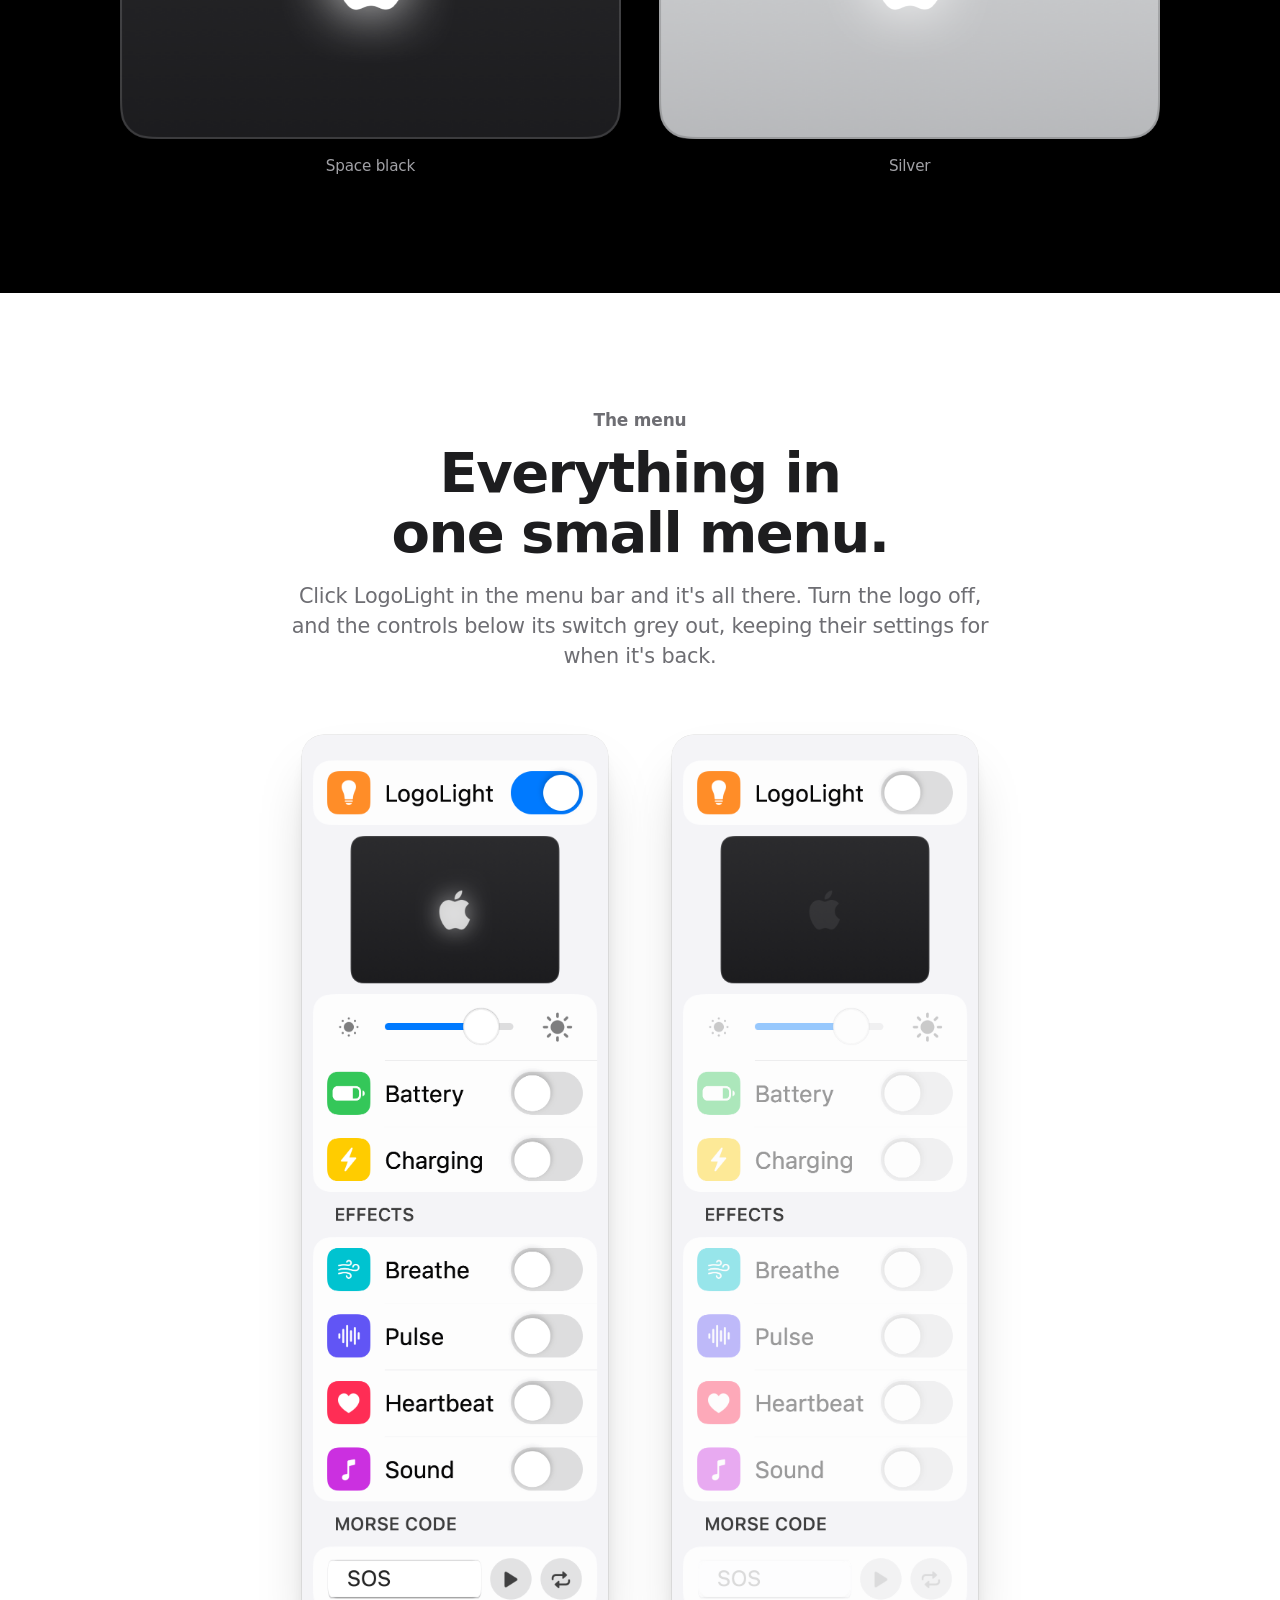
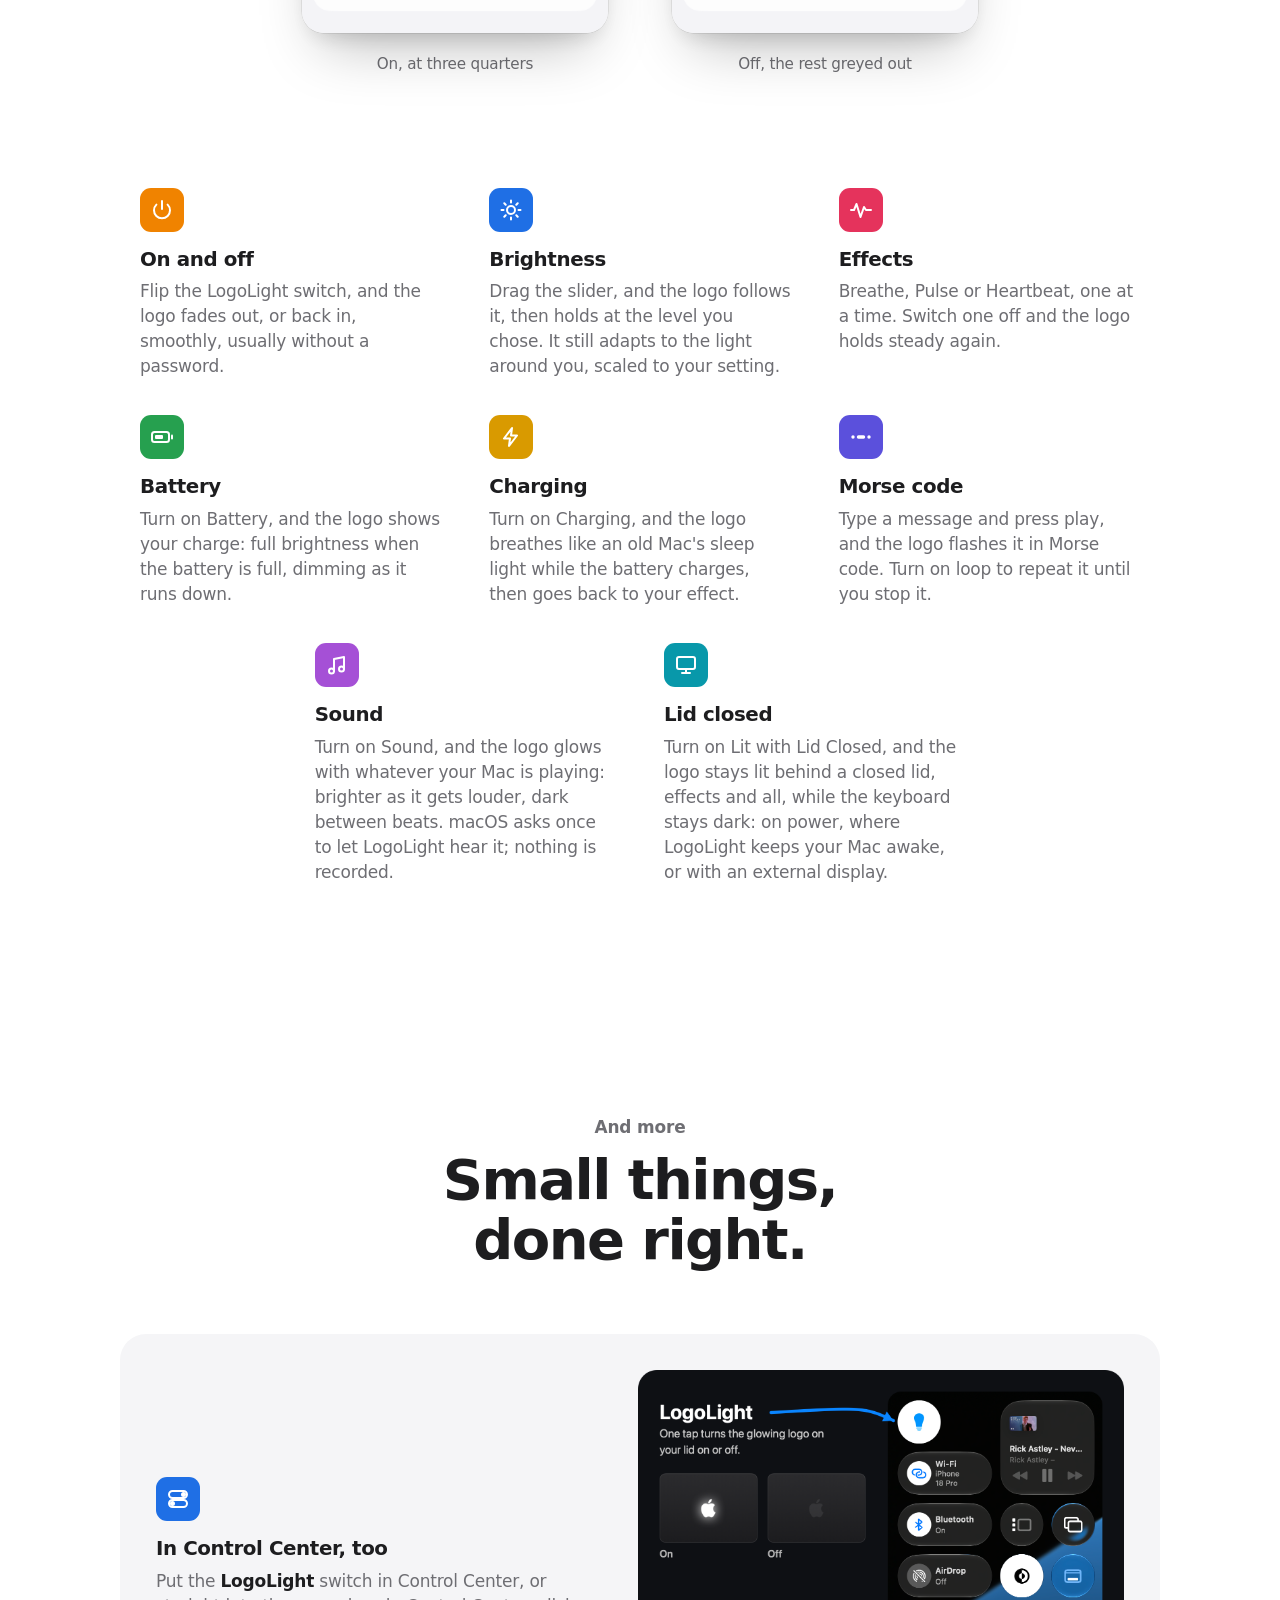
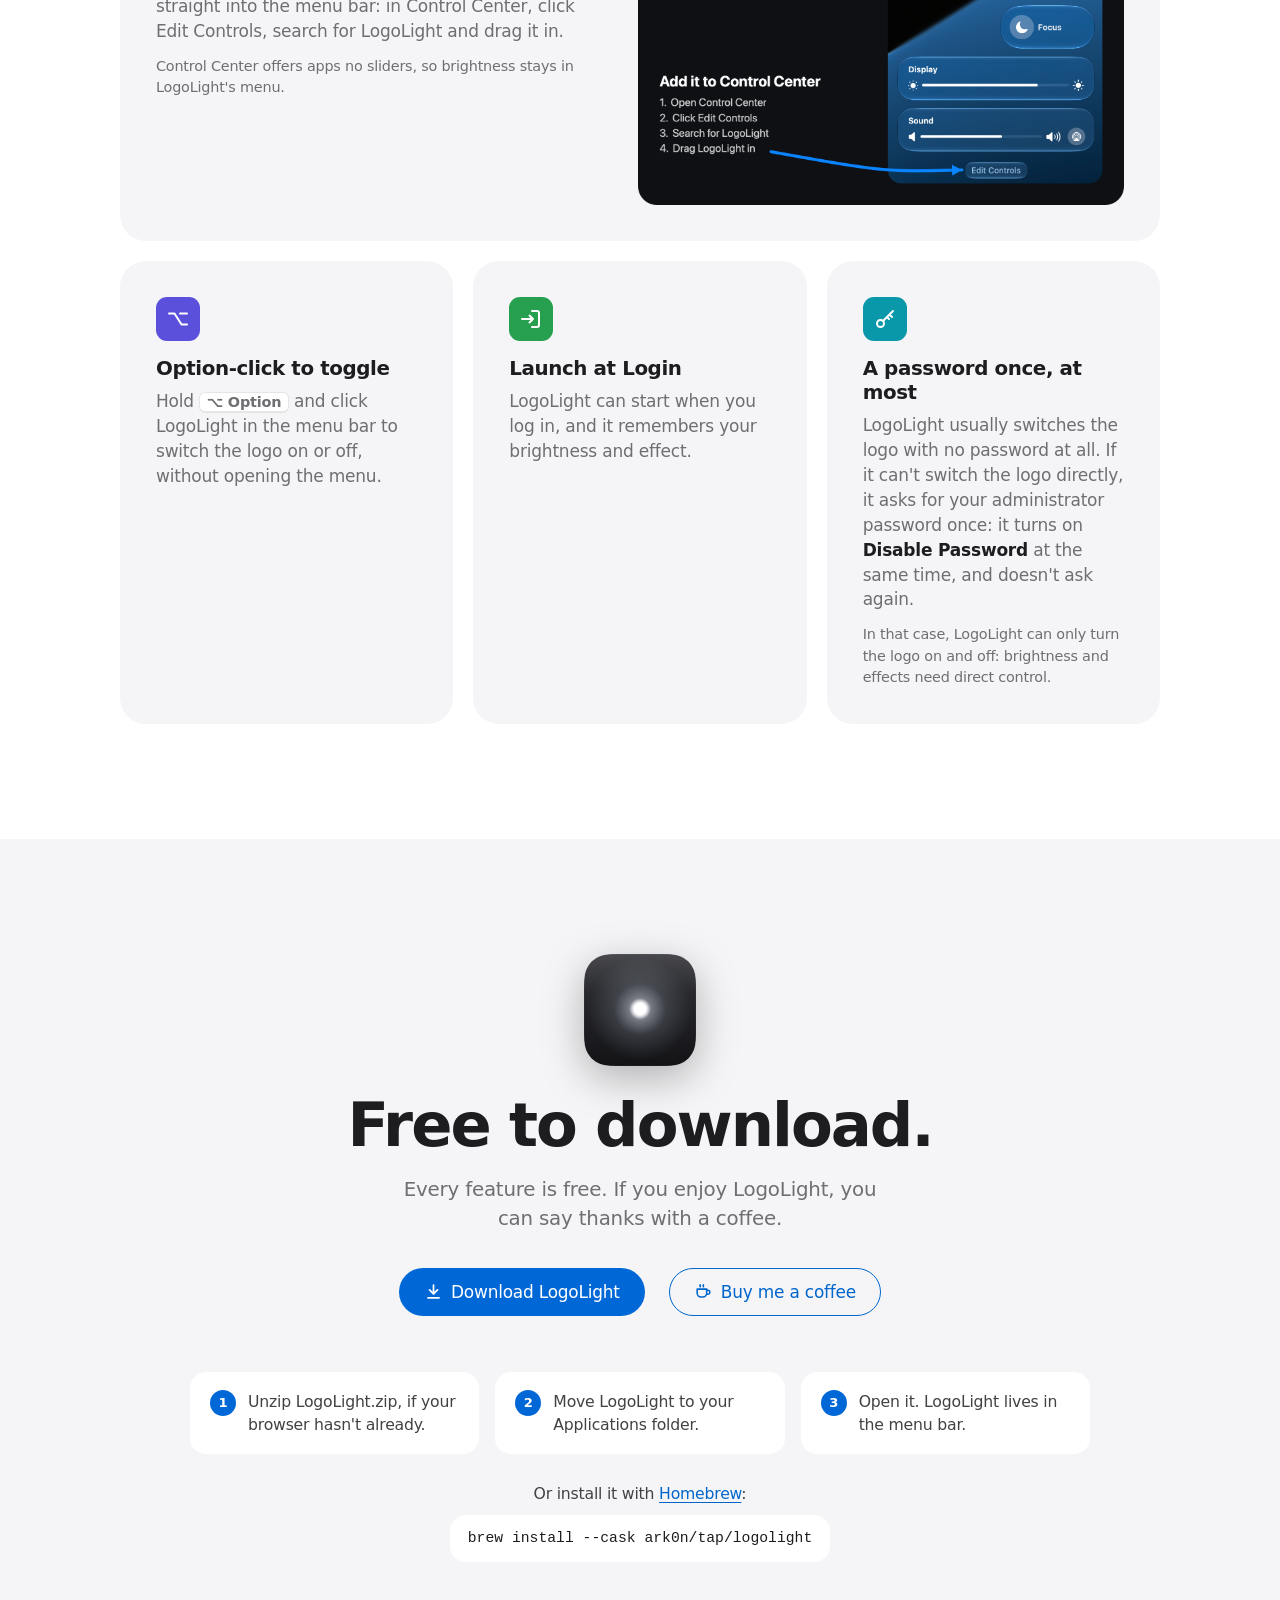
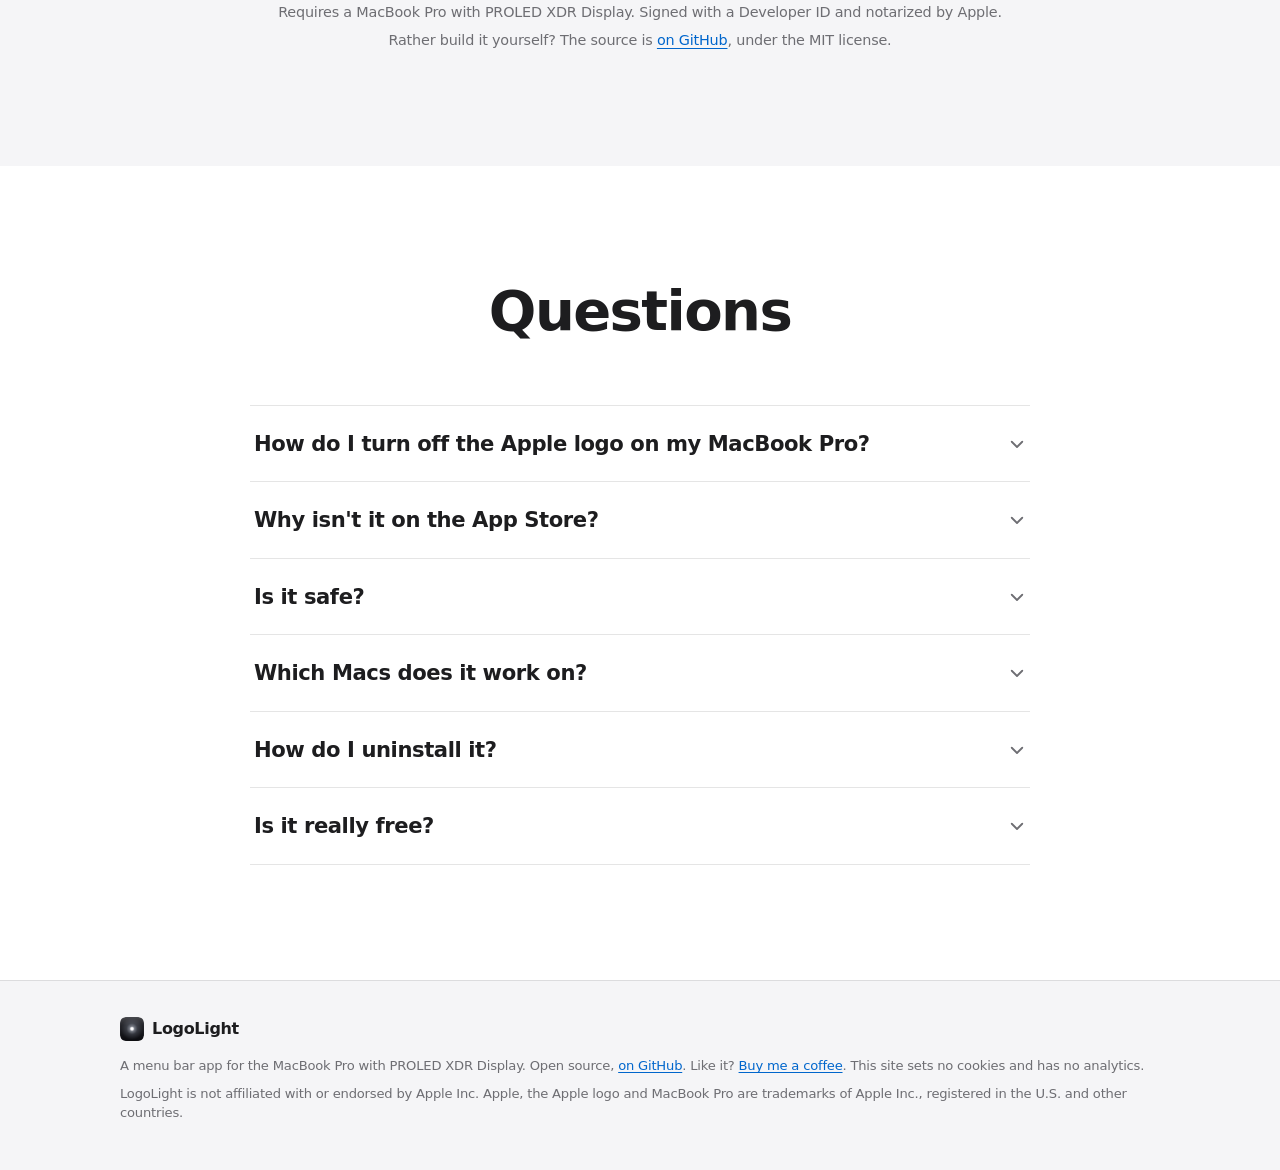
==== commit 60b4c9c6: "Show the Homebrew command on the website Under the download steps, as in the README. The page runs n" ====
--- a/site/public/index.html
+++ b/site/public/index.html
@@ -467,6 +467,11 @@
           <li>Move LogoLight to your Applications folder.</li>
           <li>Open it. LogoLight lives in the menu bar.</li>
         </ol>
+        <!-- The cask is in github.com/Ark0N/homebrew-tap; also in the README's Install section. -->
+        <div class="brew">
+          <p>Or install it with <a href="https://brew.sh" rel="noopener">Homebrew</a>:</p>
+          <code class="brew-command"><span>brew install --cask</span> <span>ark0n/tap/logolight</span></code>
+        </div>
         <p class="fine">Requires a MacBook Pro with PROLED XDR Display. Signed with a Developer ID and notarized by Apple.</p>
         <p class="fine">Rather build it yourself? The source is <a href="https://github.com/Ark0N/LogoLight">on GitHub</a>, under the MIT license.</p>
       </div>
--- a/site/public/style.css
+++ b/site/public/style.css
@@ -1414,6 +1414,37 @@
   margin-top: 6px;
 }
 
+/* The Homebrew command, under the steps. The page runs no scripts, so there's no copy button:
+   a click selects the whole command instead. */
+.brew {
+  display: grid;
+  justify-items: center;
+  gap: 10px;
+  max-width: 100%;
+  margin: -12px 0 40px;
+  color: var(--text-2);
+  font-size: 0.98rem;
+}
+
+/* On a phone it's too long for one line, so it breaks between its two halves and nowhere else. */
+.brew-command {
+  display: block;
+  max-width: 100%;
+  padding: 12px 18px;
+  border-radius: var(--radius-md);
+  background: var(--bg);
+  color: var(--text);
+  font-size: 0.92rem;
+  line-height: 1.6;
+  overflow-wrap: normal;
+  user-select: all;
+  -webkit-user-select: all;
+}
+
+.brew-command span {
+  white-space: nowrap;
+}
+
 /* FAQ */
 
 .faq-wrap {
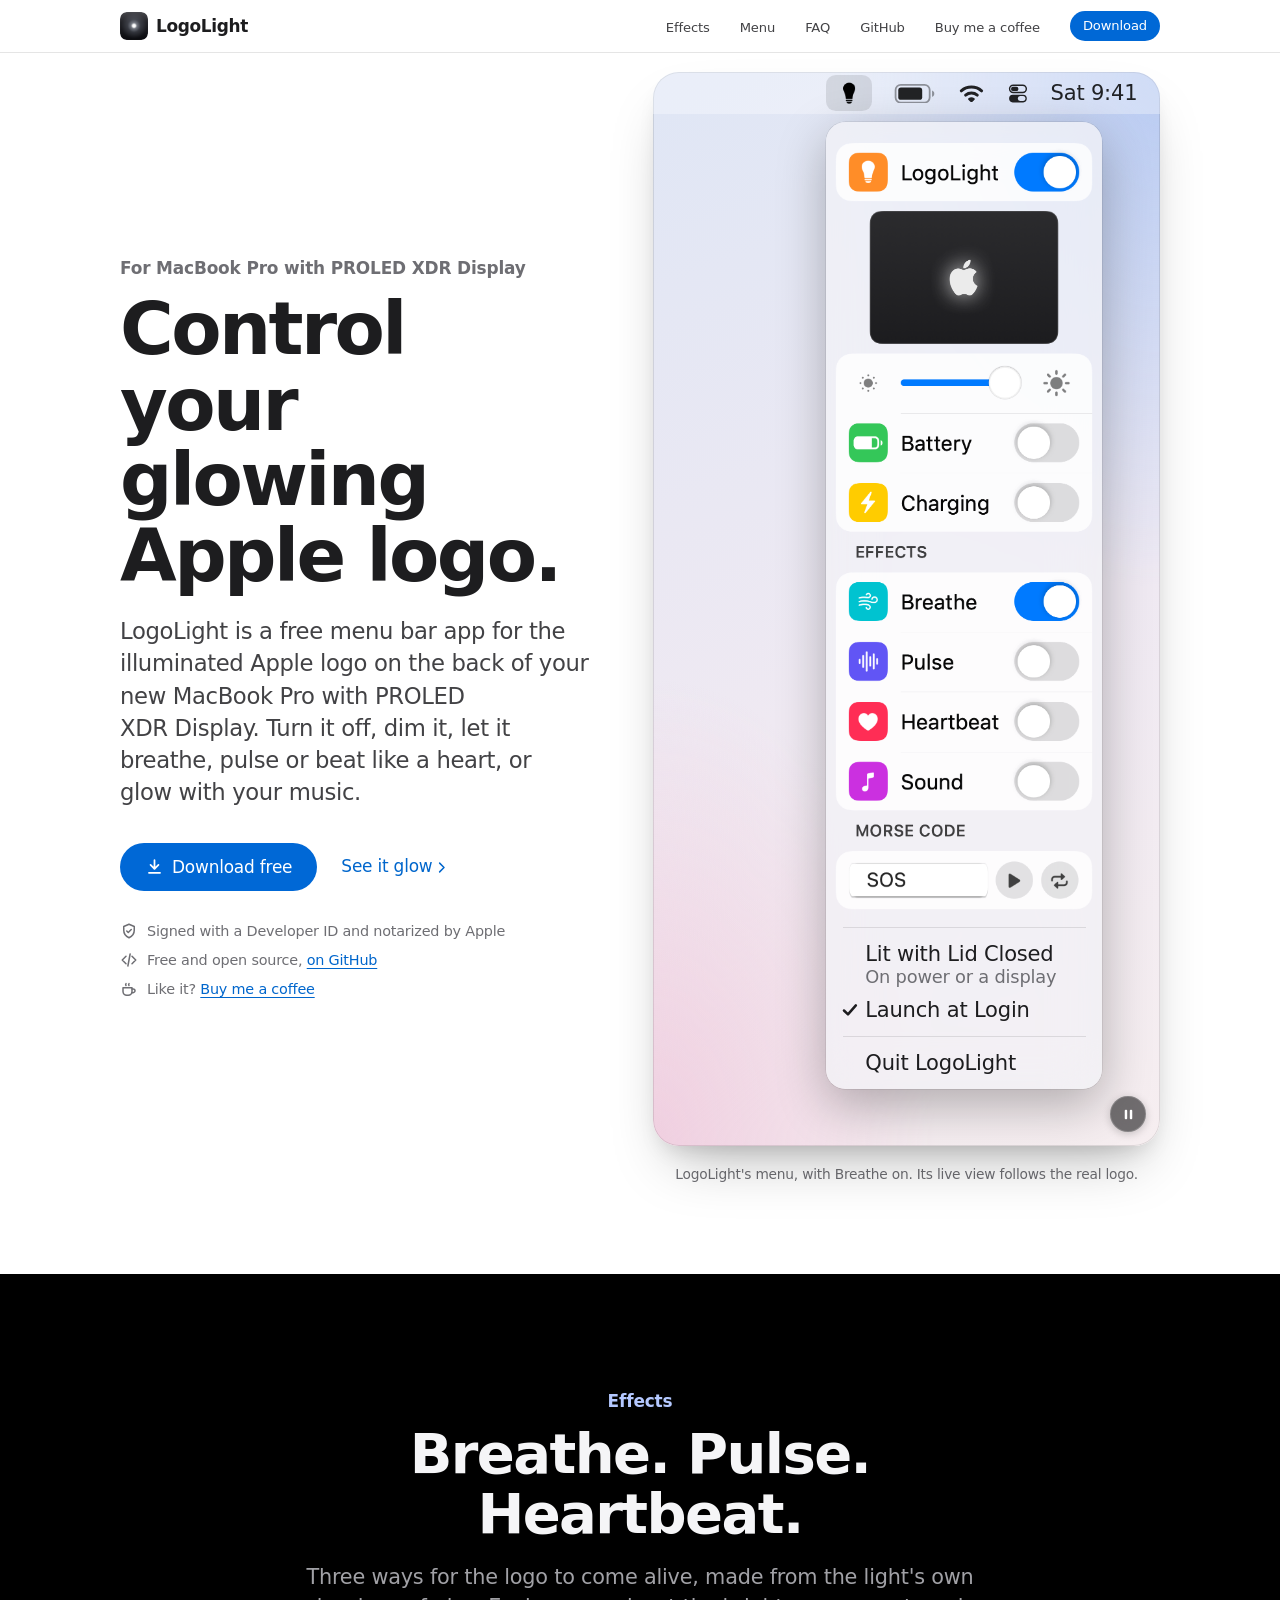
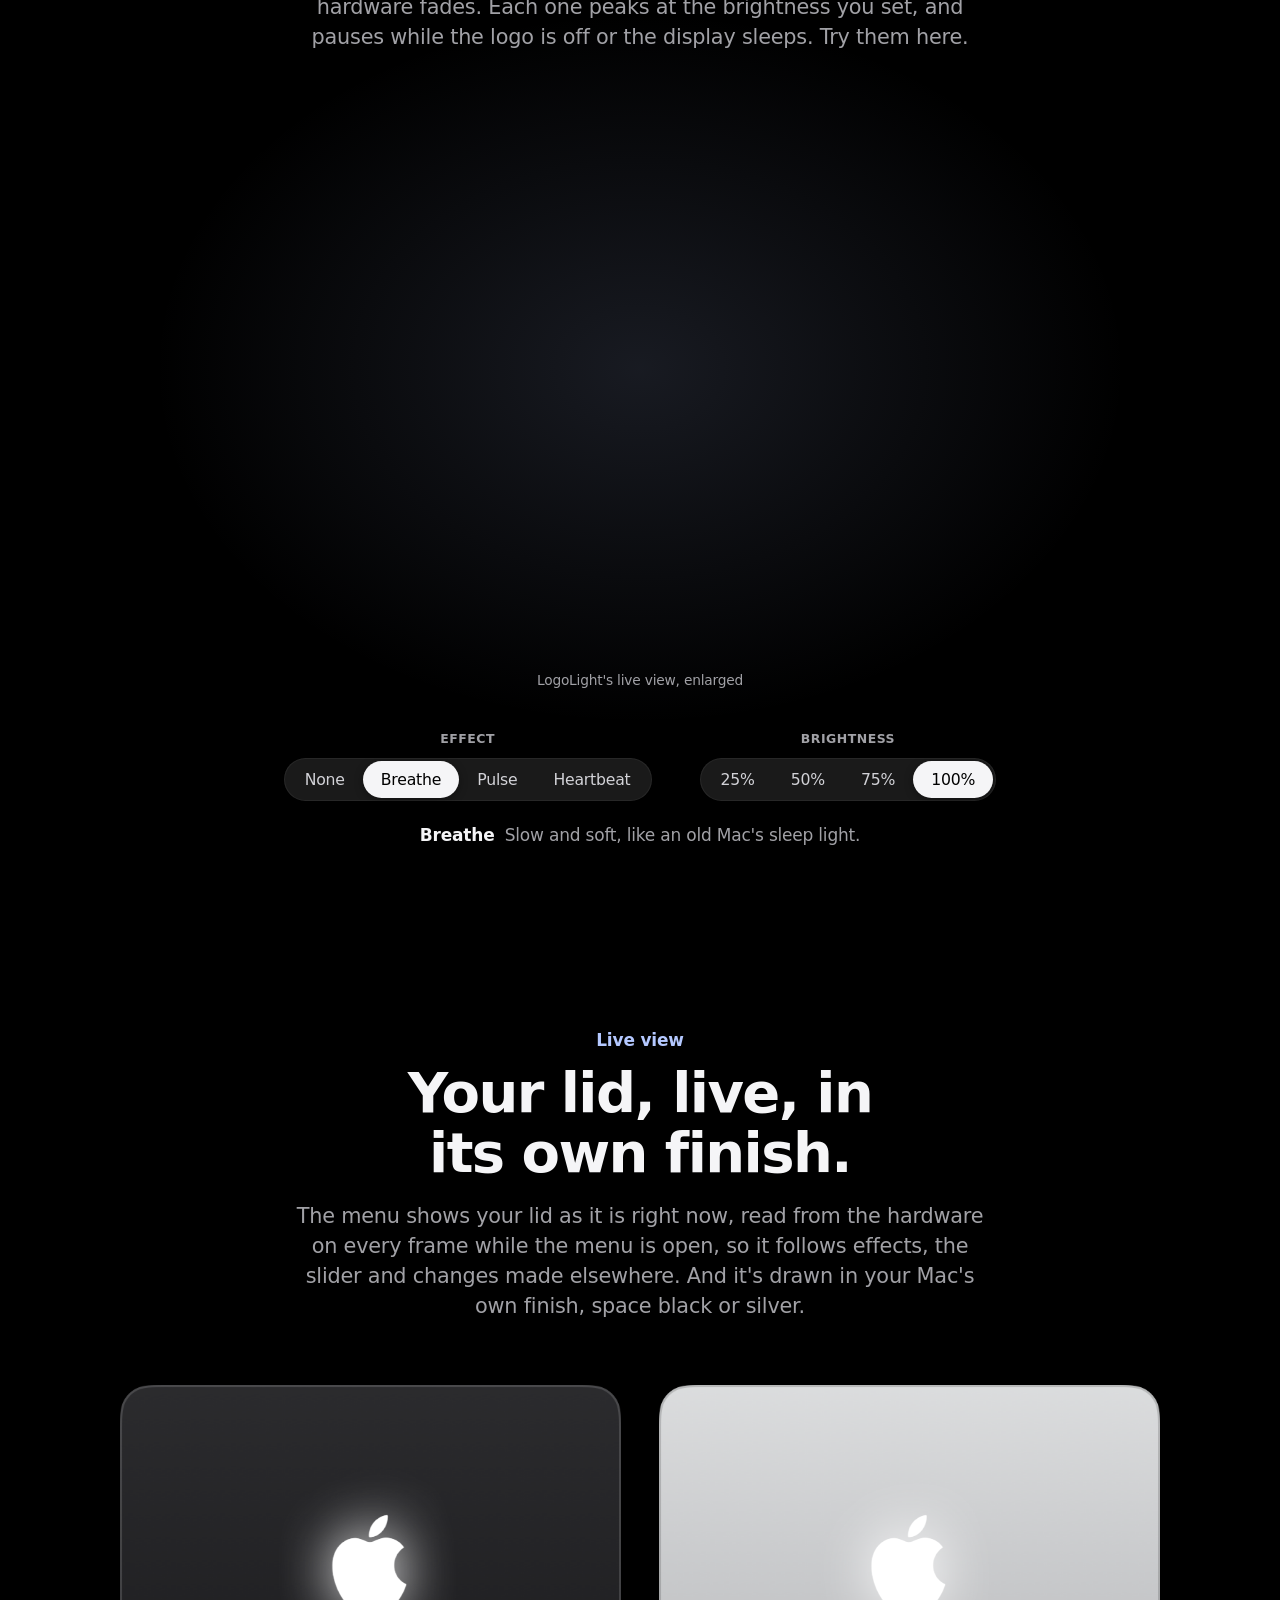
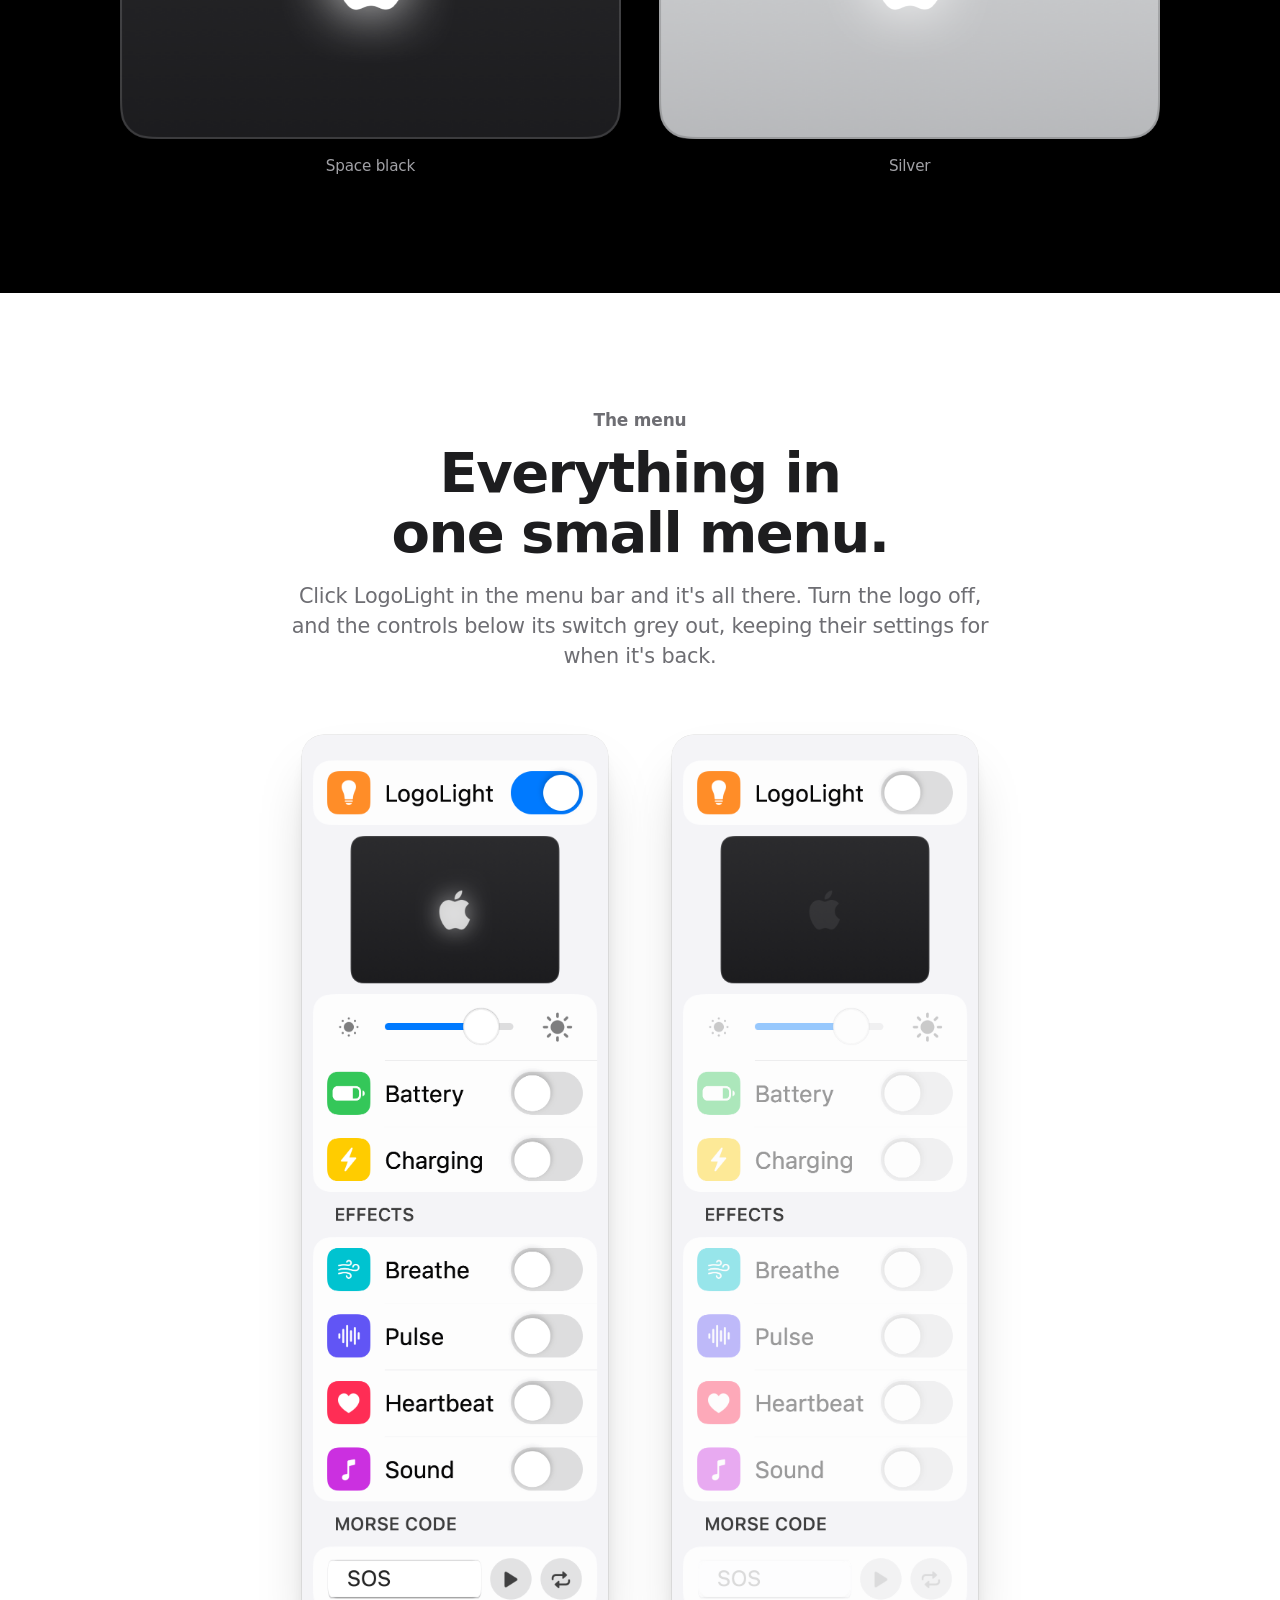
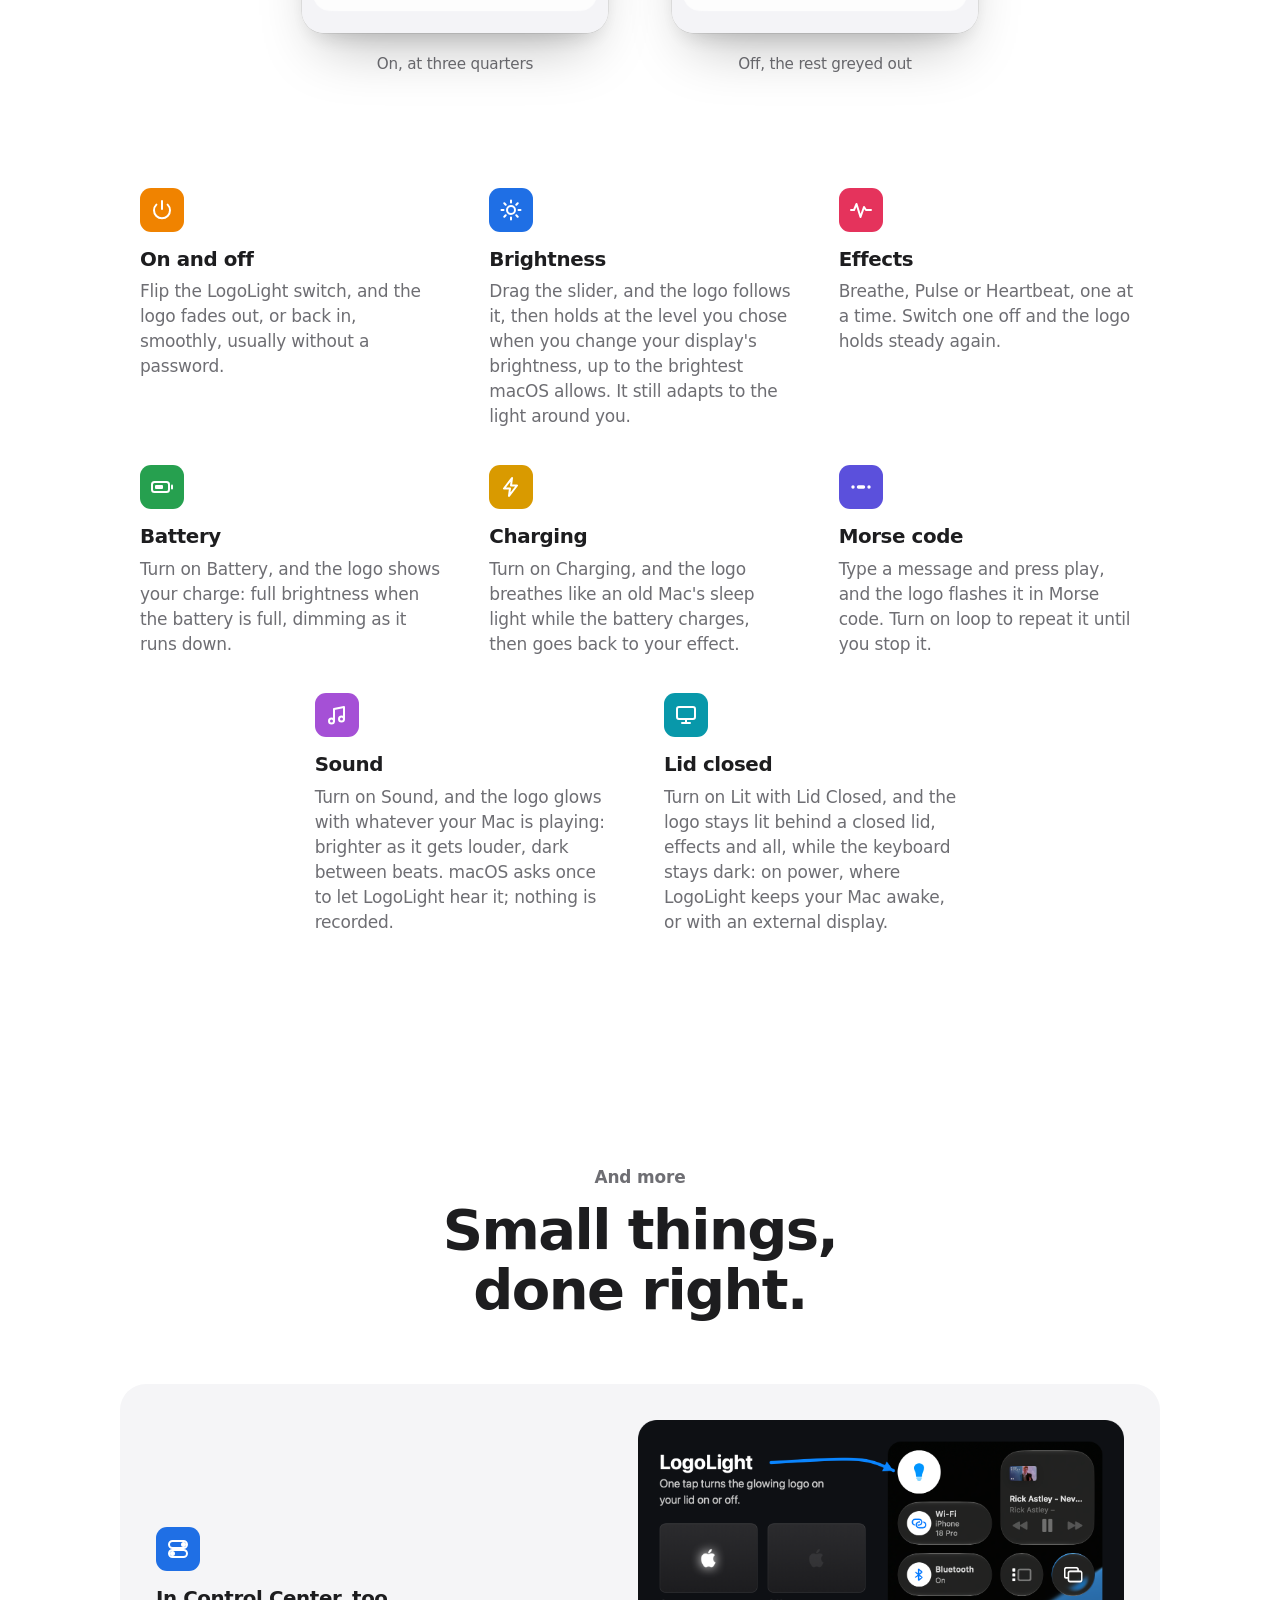
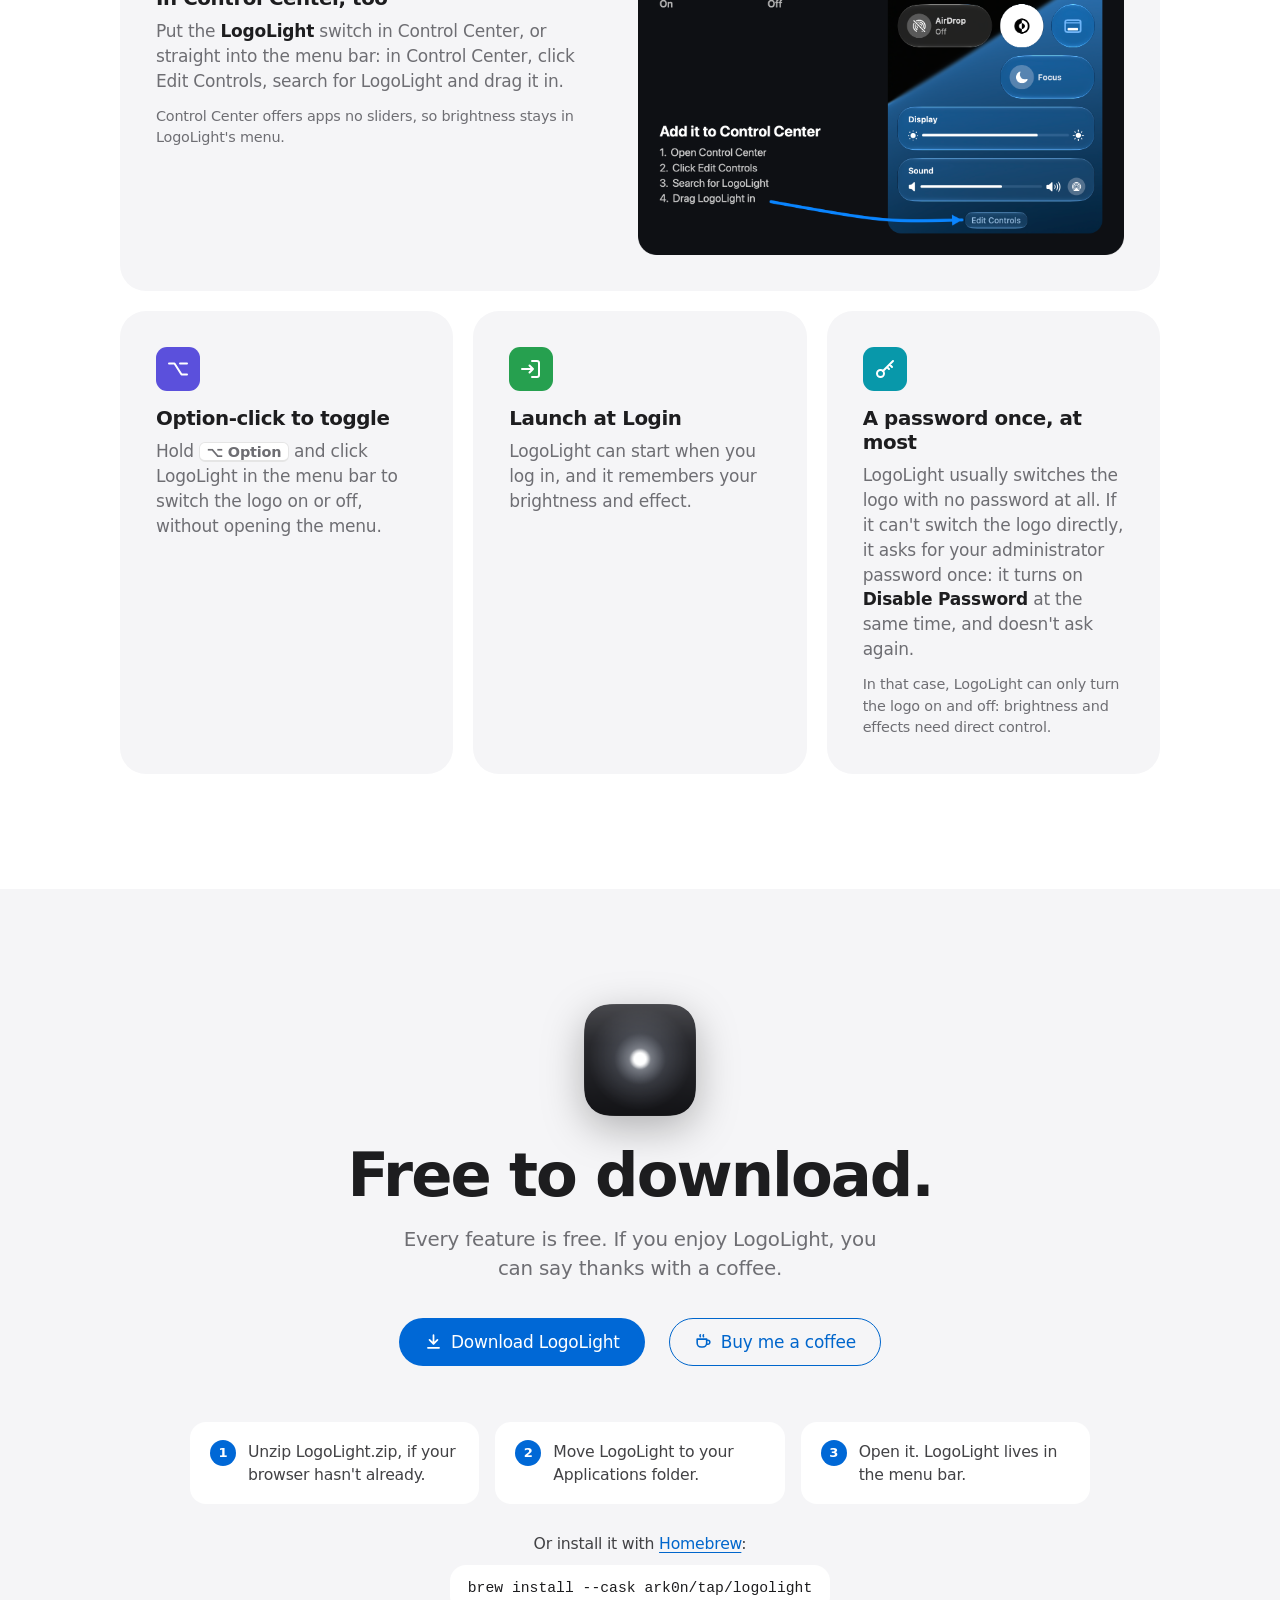
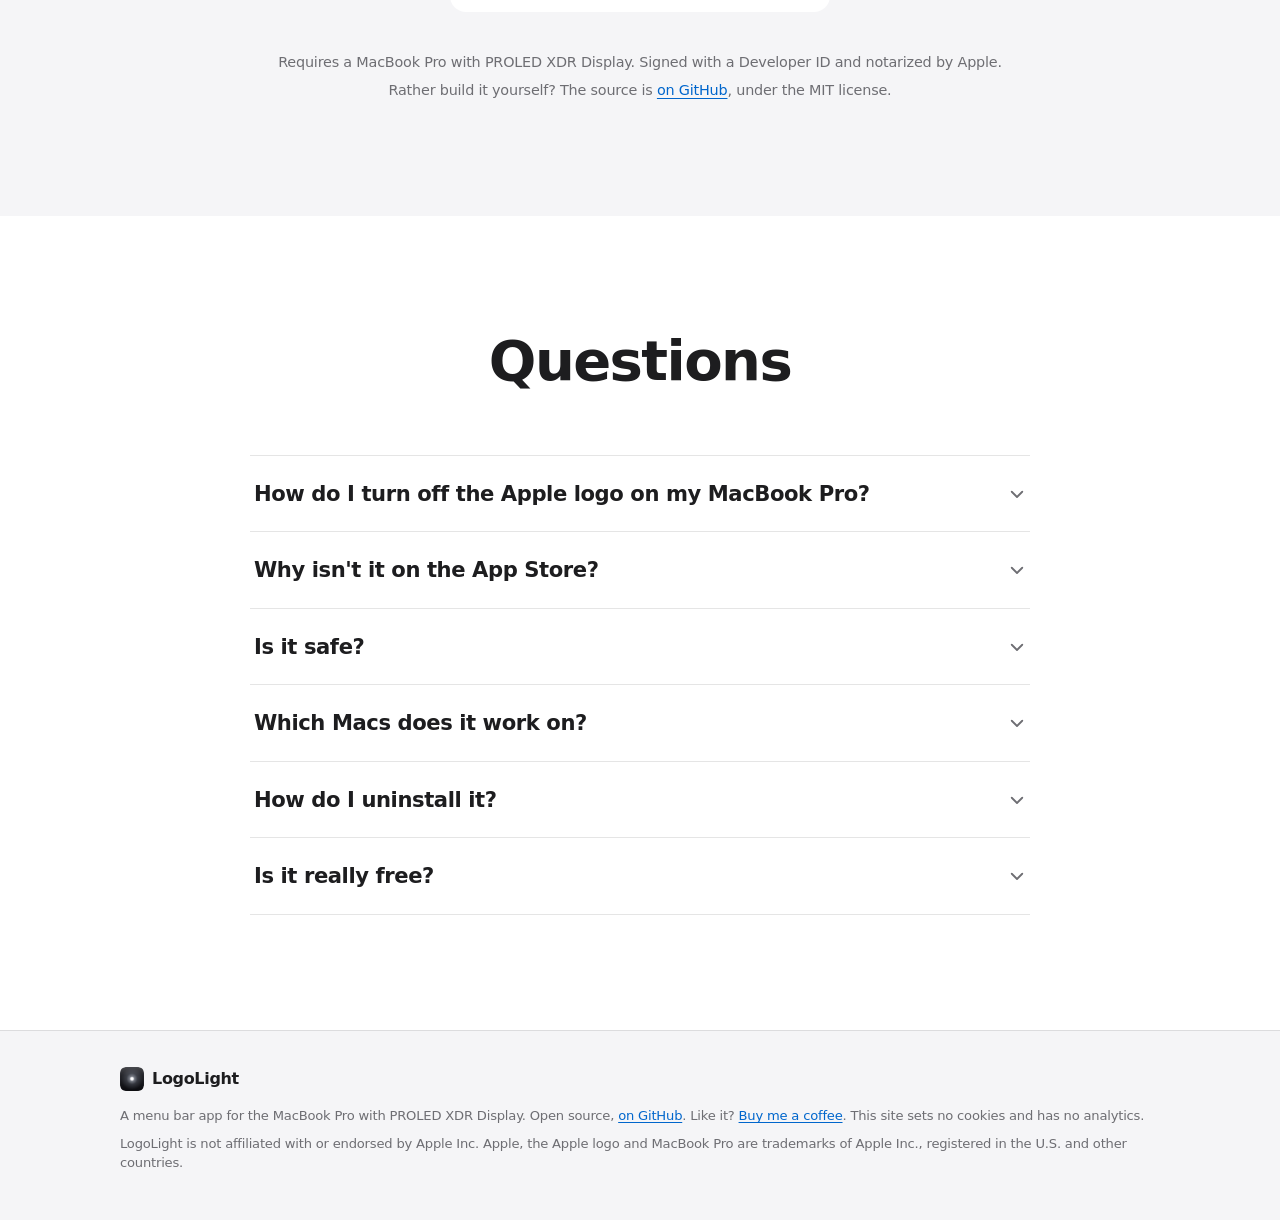
==== commit c3cb2a18: "Say the brightness holds when the display's brightness changes The README, the website and llms.txt " ====
--- a/site/public/index.html
+++ b/site/public/index.html
@@ -367,7 +367,7 @@
           <li class="feature">
             <span class="tile tile-blue"><svg aria-hidden="true" focusable="false"><use href="#i-sun"/></svg></span>
             <h3>Brightness</h3>
-            <p>Drag the slider, and the logo follows it, then holds at the level you chose. It still adapts to the light around you, scaled to your setting.</p>
+            <p>Drag the slider, and the logo follows it, then holds at the level you chose when you change your display's brightness, up to the brightest macOS allows. It still adapts to the light around you.</p>
           </li>
           <li class="feature">
             <span class="tile tile-pink"><svg aria-hidden="true" focusable="false"><use href="#i-wave"/></svg></span>
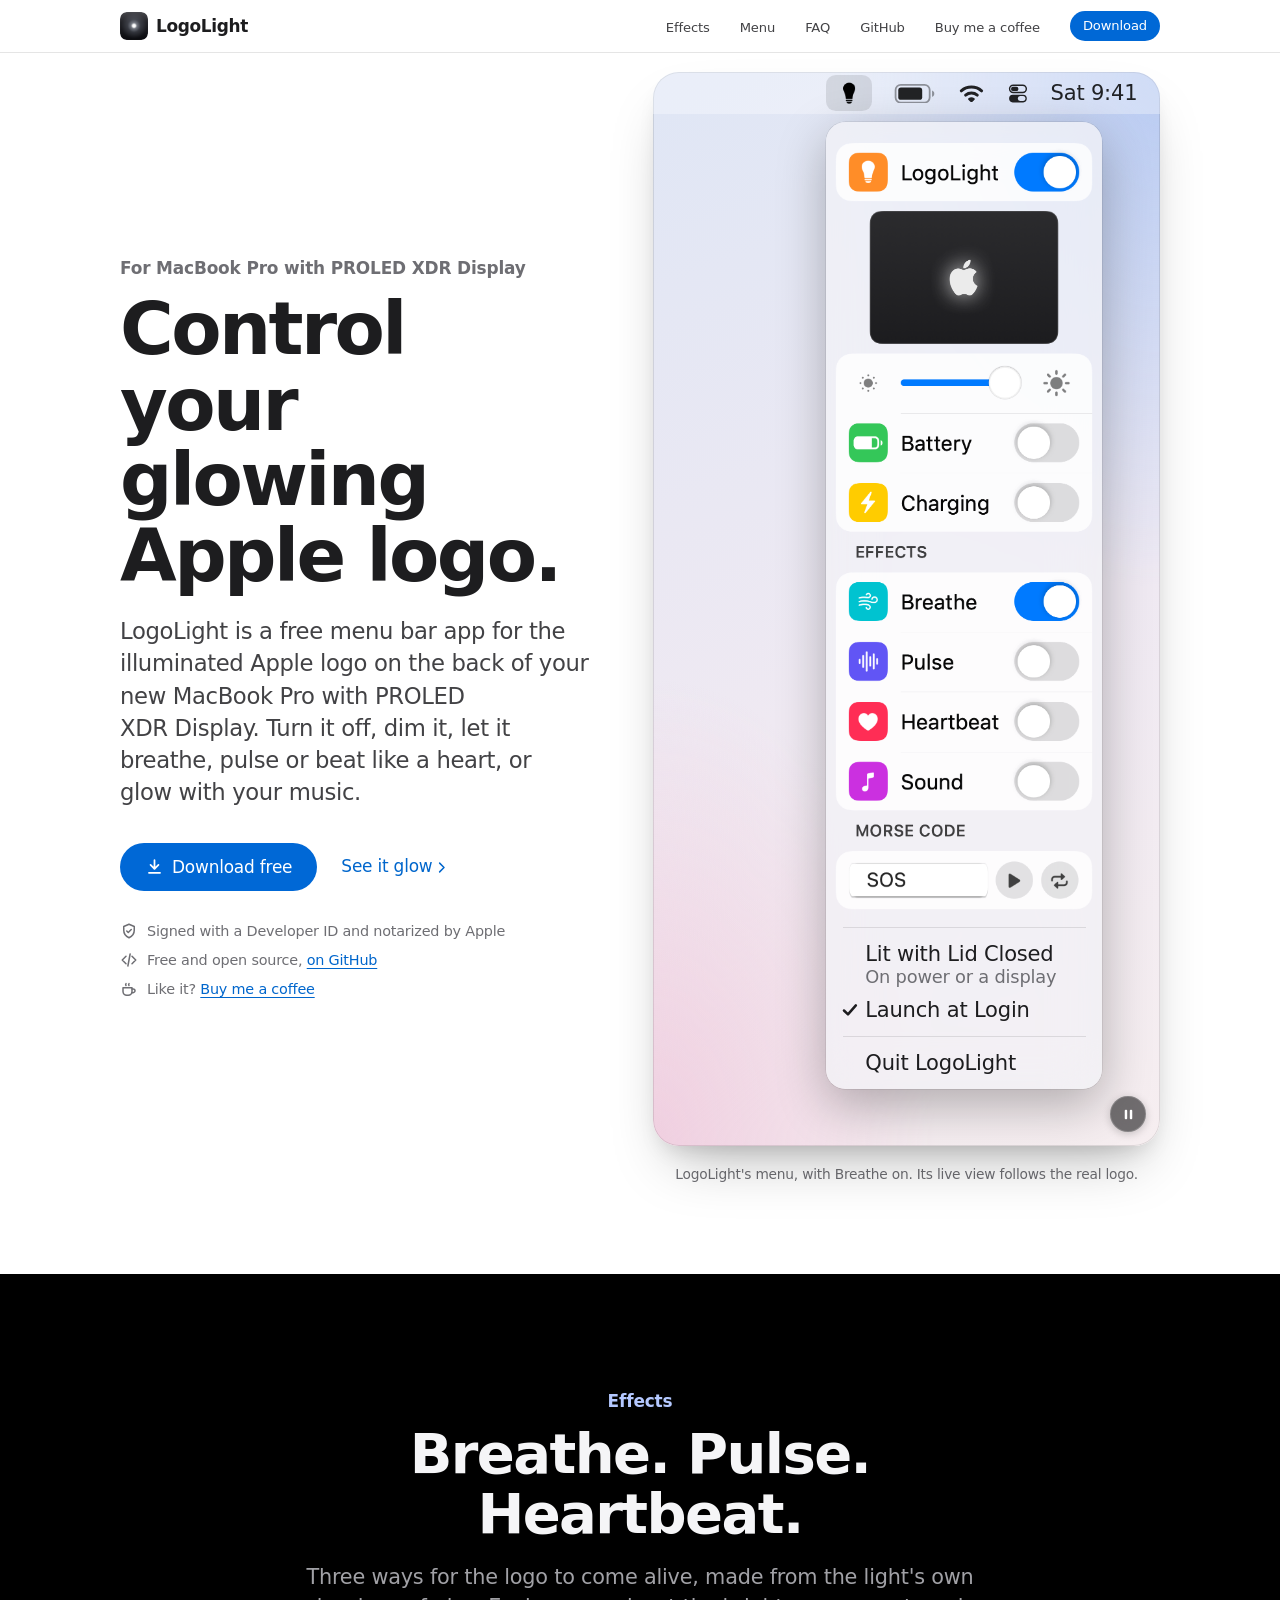
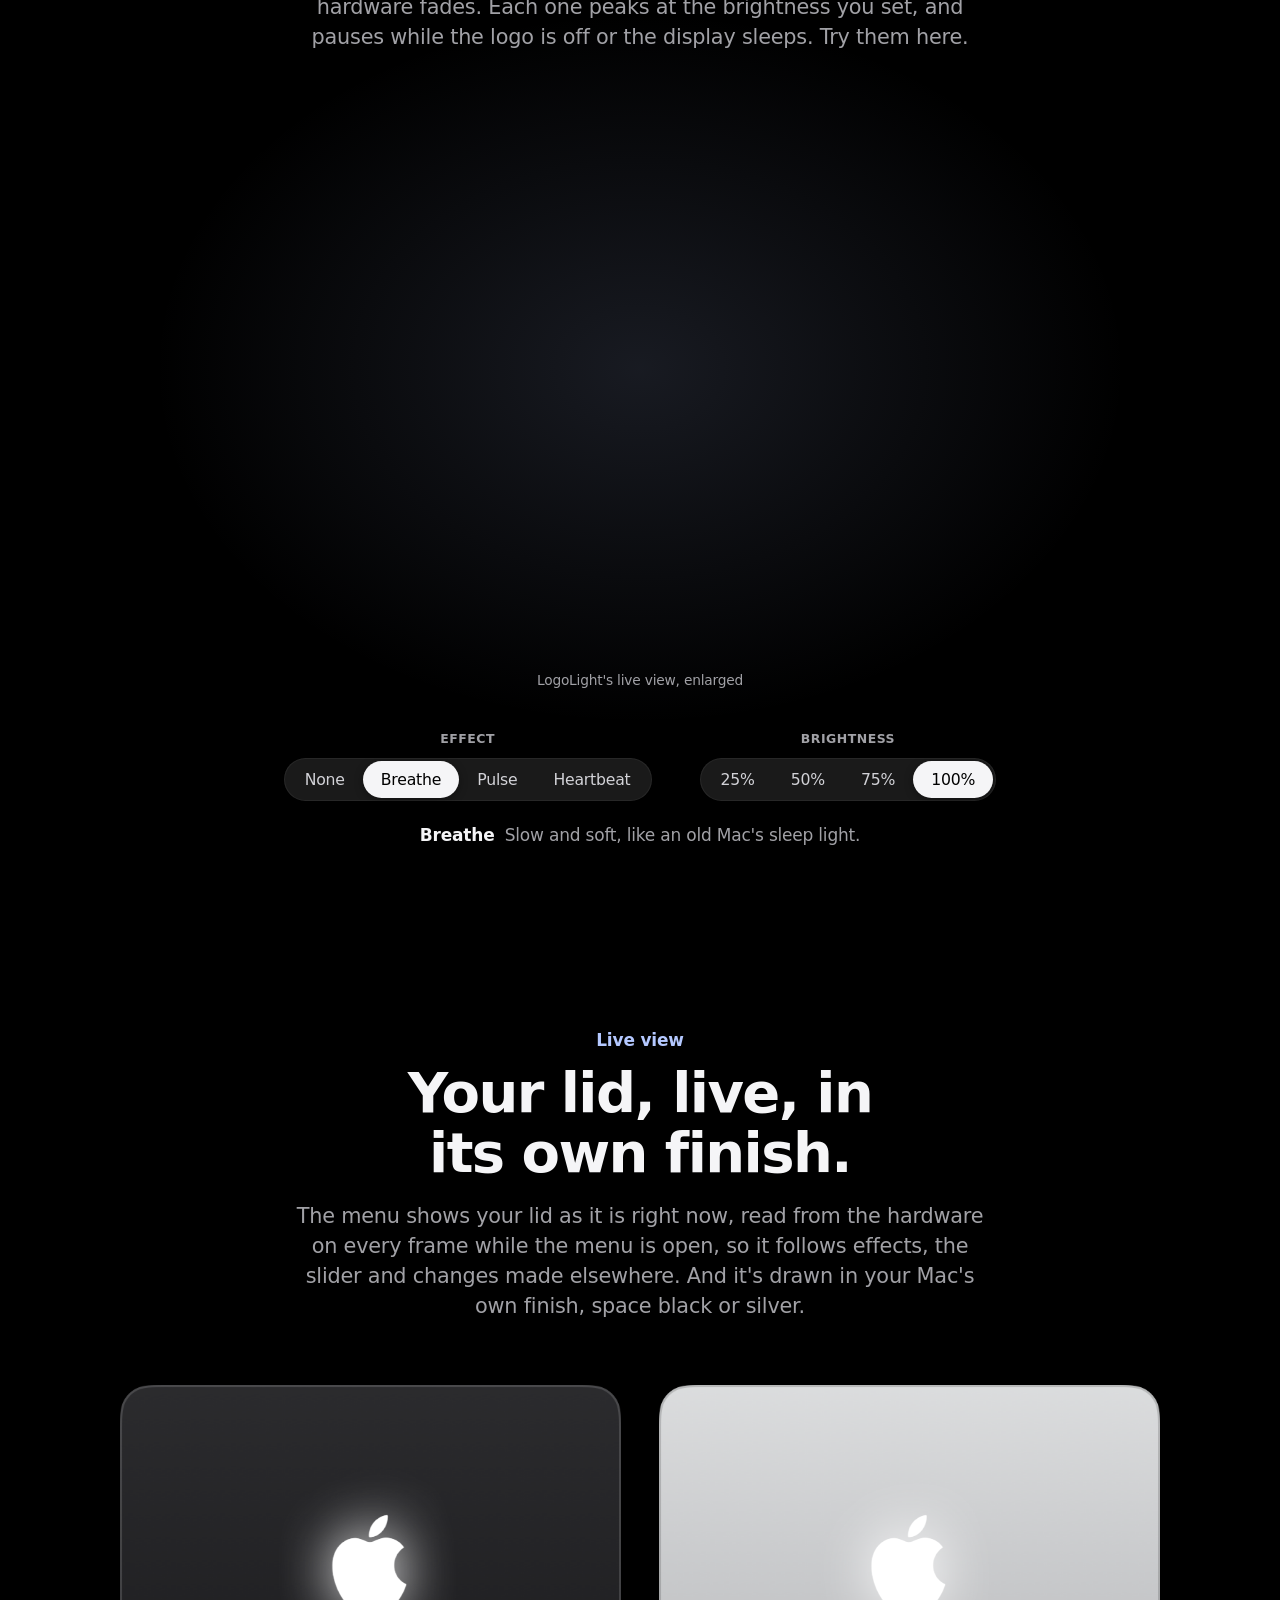
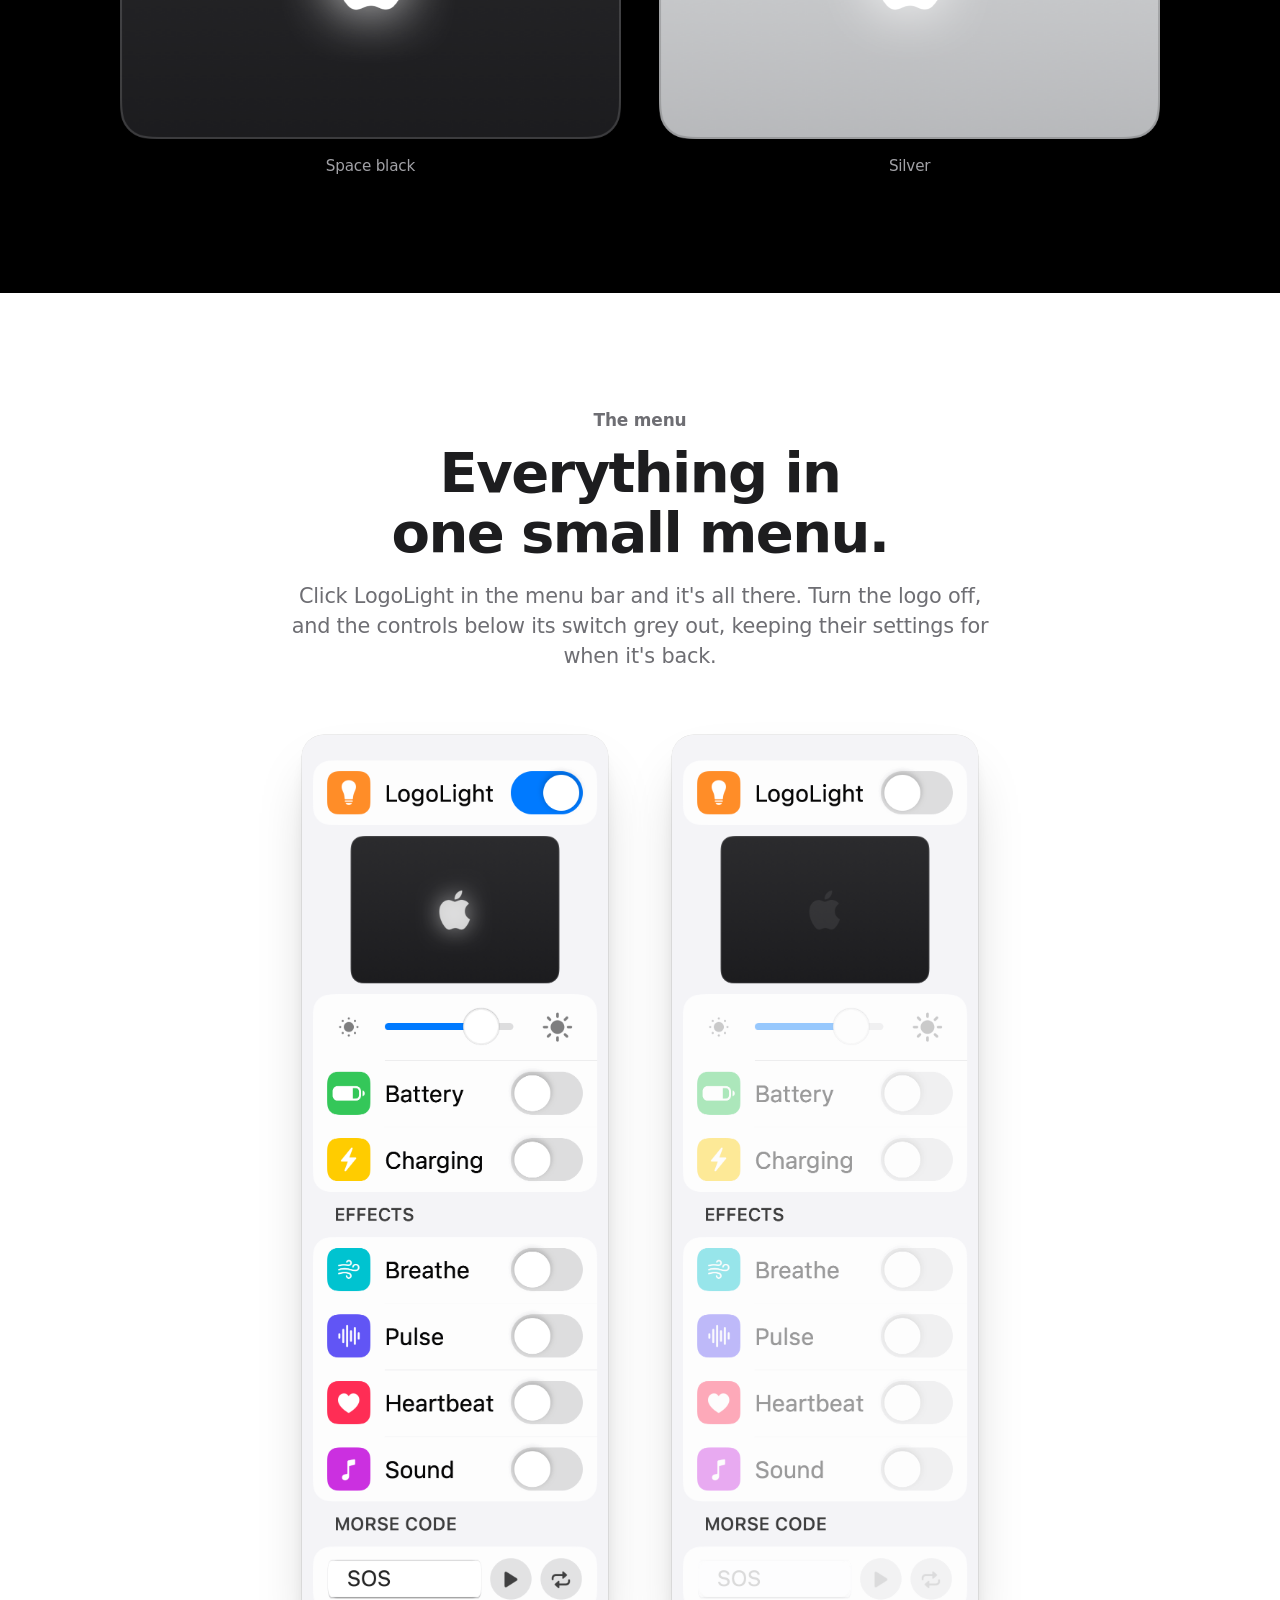
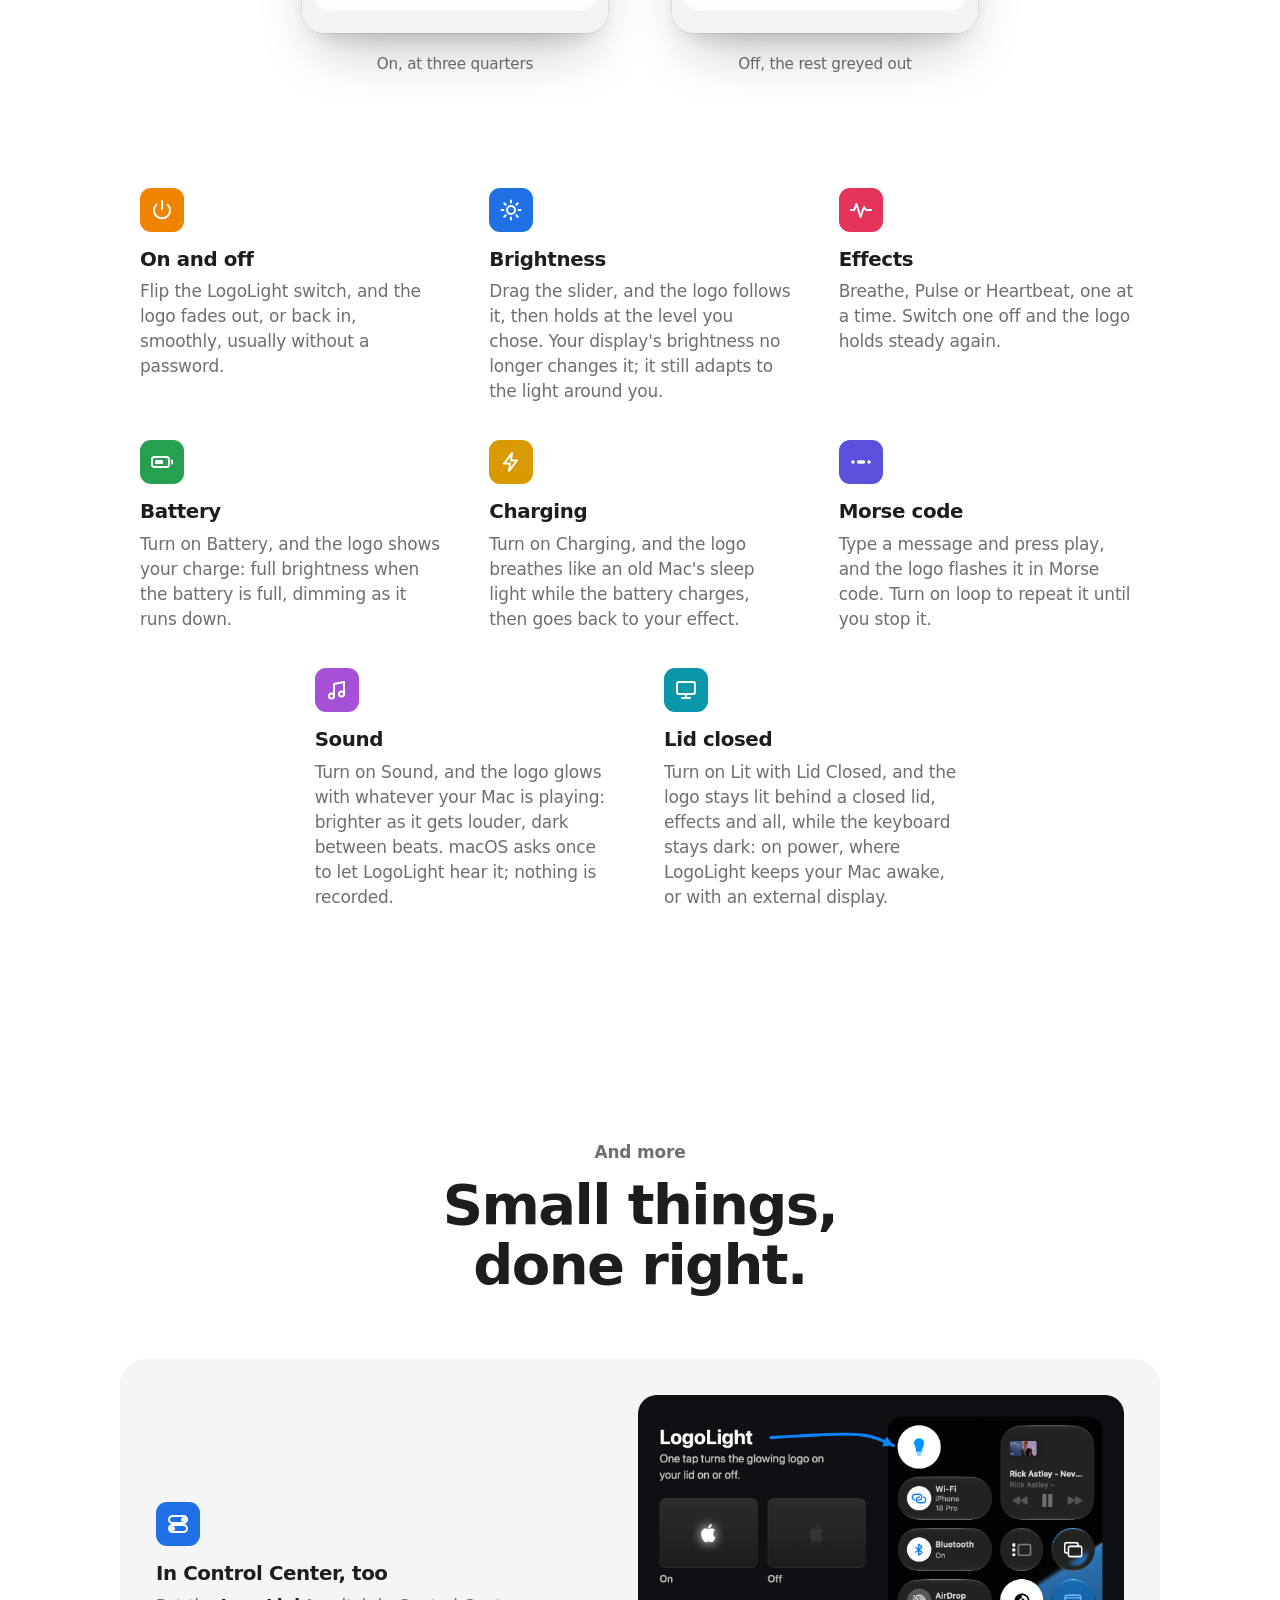
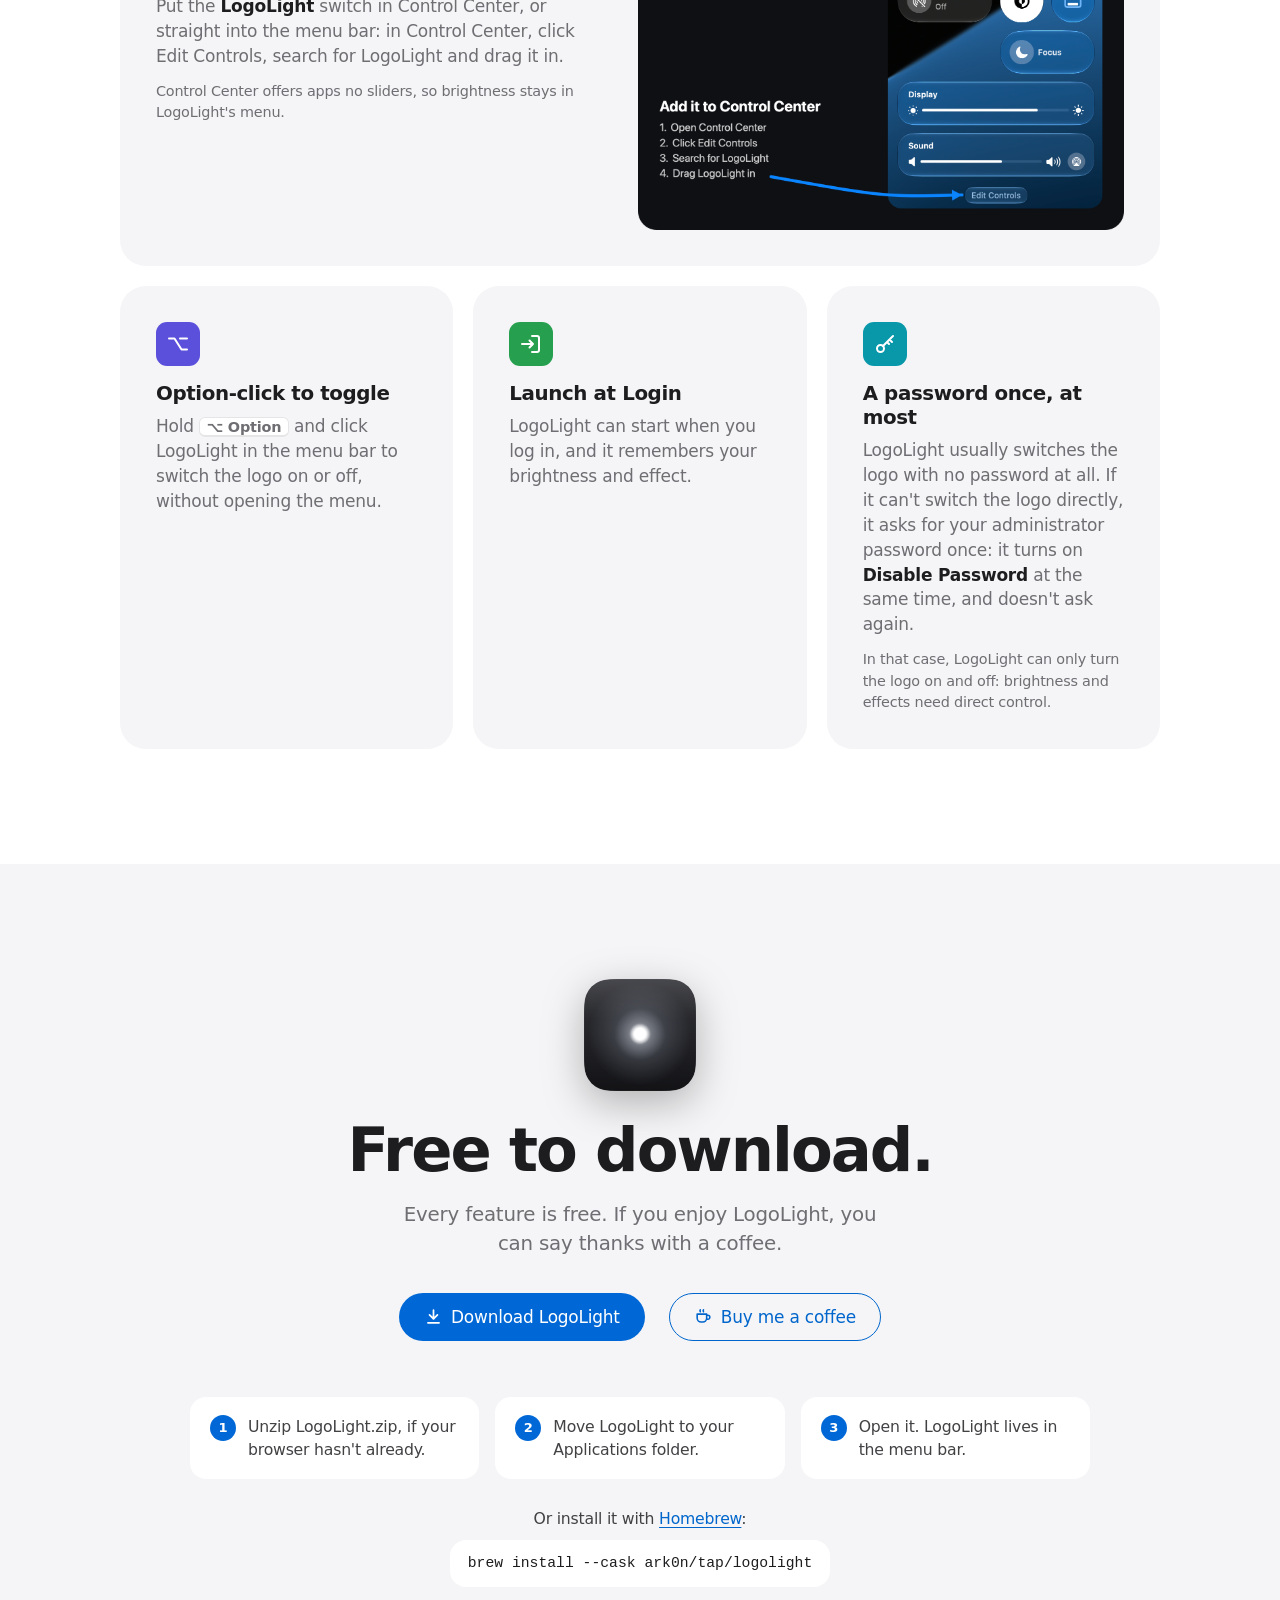
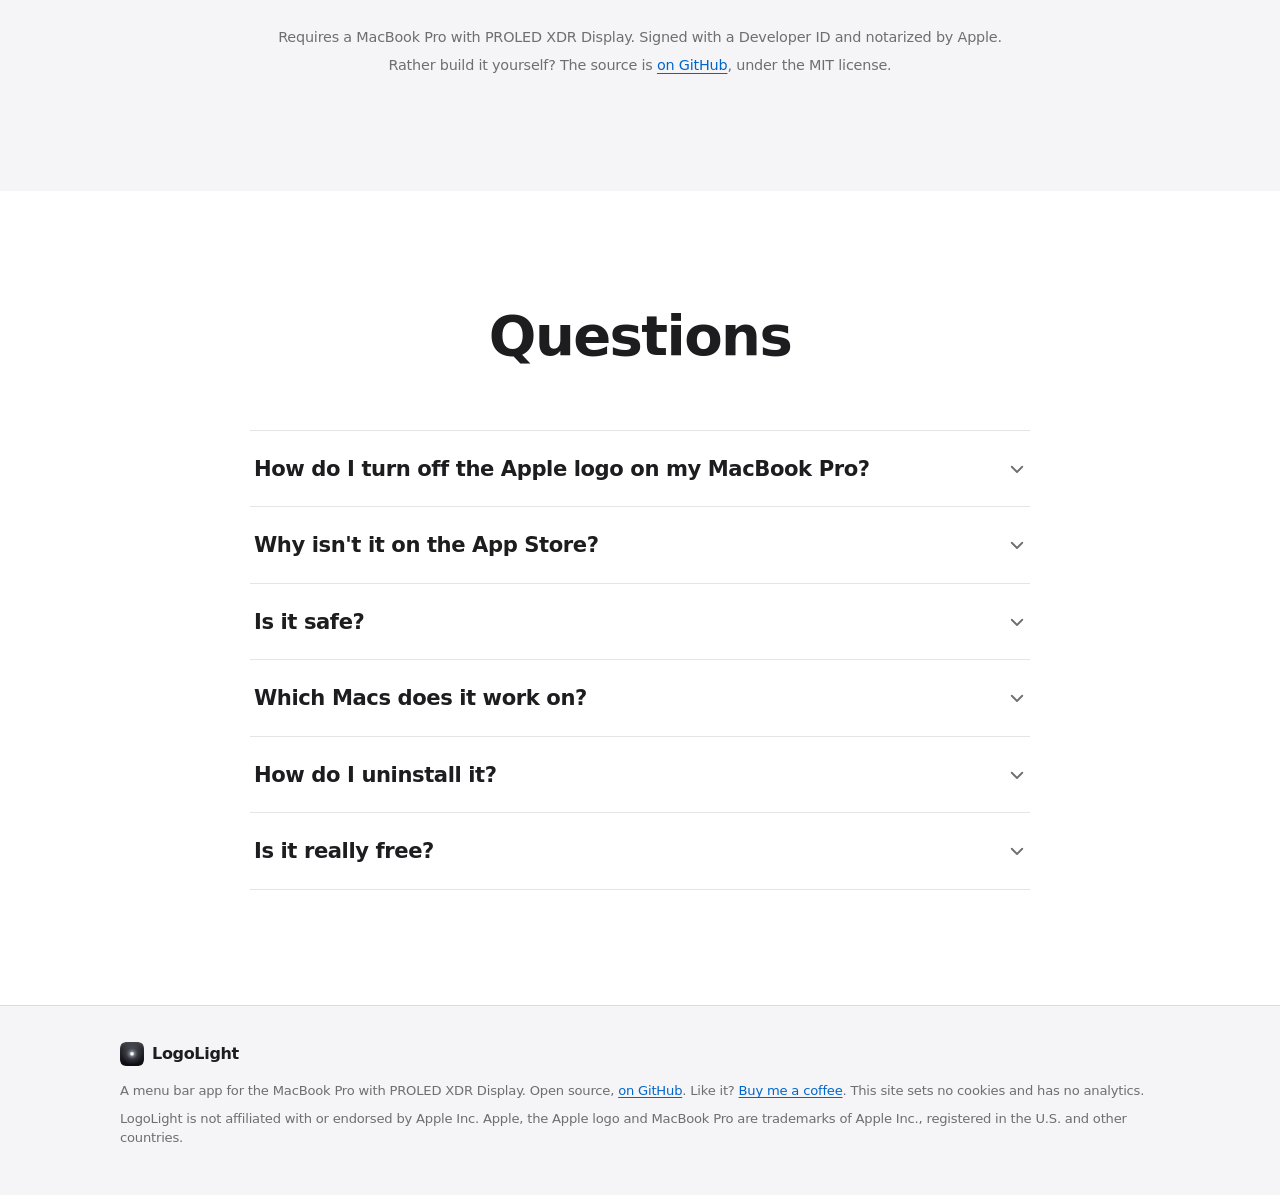
==== commit 94bd1909: "Say the display's brightness no longer changes the logo's Co-Authored-By: Claude Opus 5.5 <noreply@a" ====
--- a/site/public/index.html
+++ b/site/public/index.html
@@ -367,7 +367,7 @@
           <li class="feature">
             <span class="tile tile-blue"><svg aria-hidden="true" focusable="false"><use href="#i-sun"/></svg></span>
             <h3>Brightness</h3>
-            <p>Drag the slider, and the logo follows it, then holds at the level you chose when you change your display's brightness, up to the brightest macOS allows. It still adapts to the light around you.</p>
+            <p>Drag the slider, and the logo follows it, then holds at the level you chose. Your display's brightness no longer changes it; it still adapts to the light around you.</p>
           </li>
           <li class="feature">
             <span class="tile tile-pink"><svg aria-hidden="true" focusable="false"><use href="#i-wave"/></svg></span>
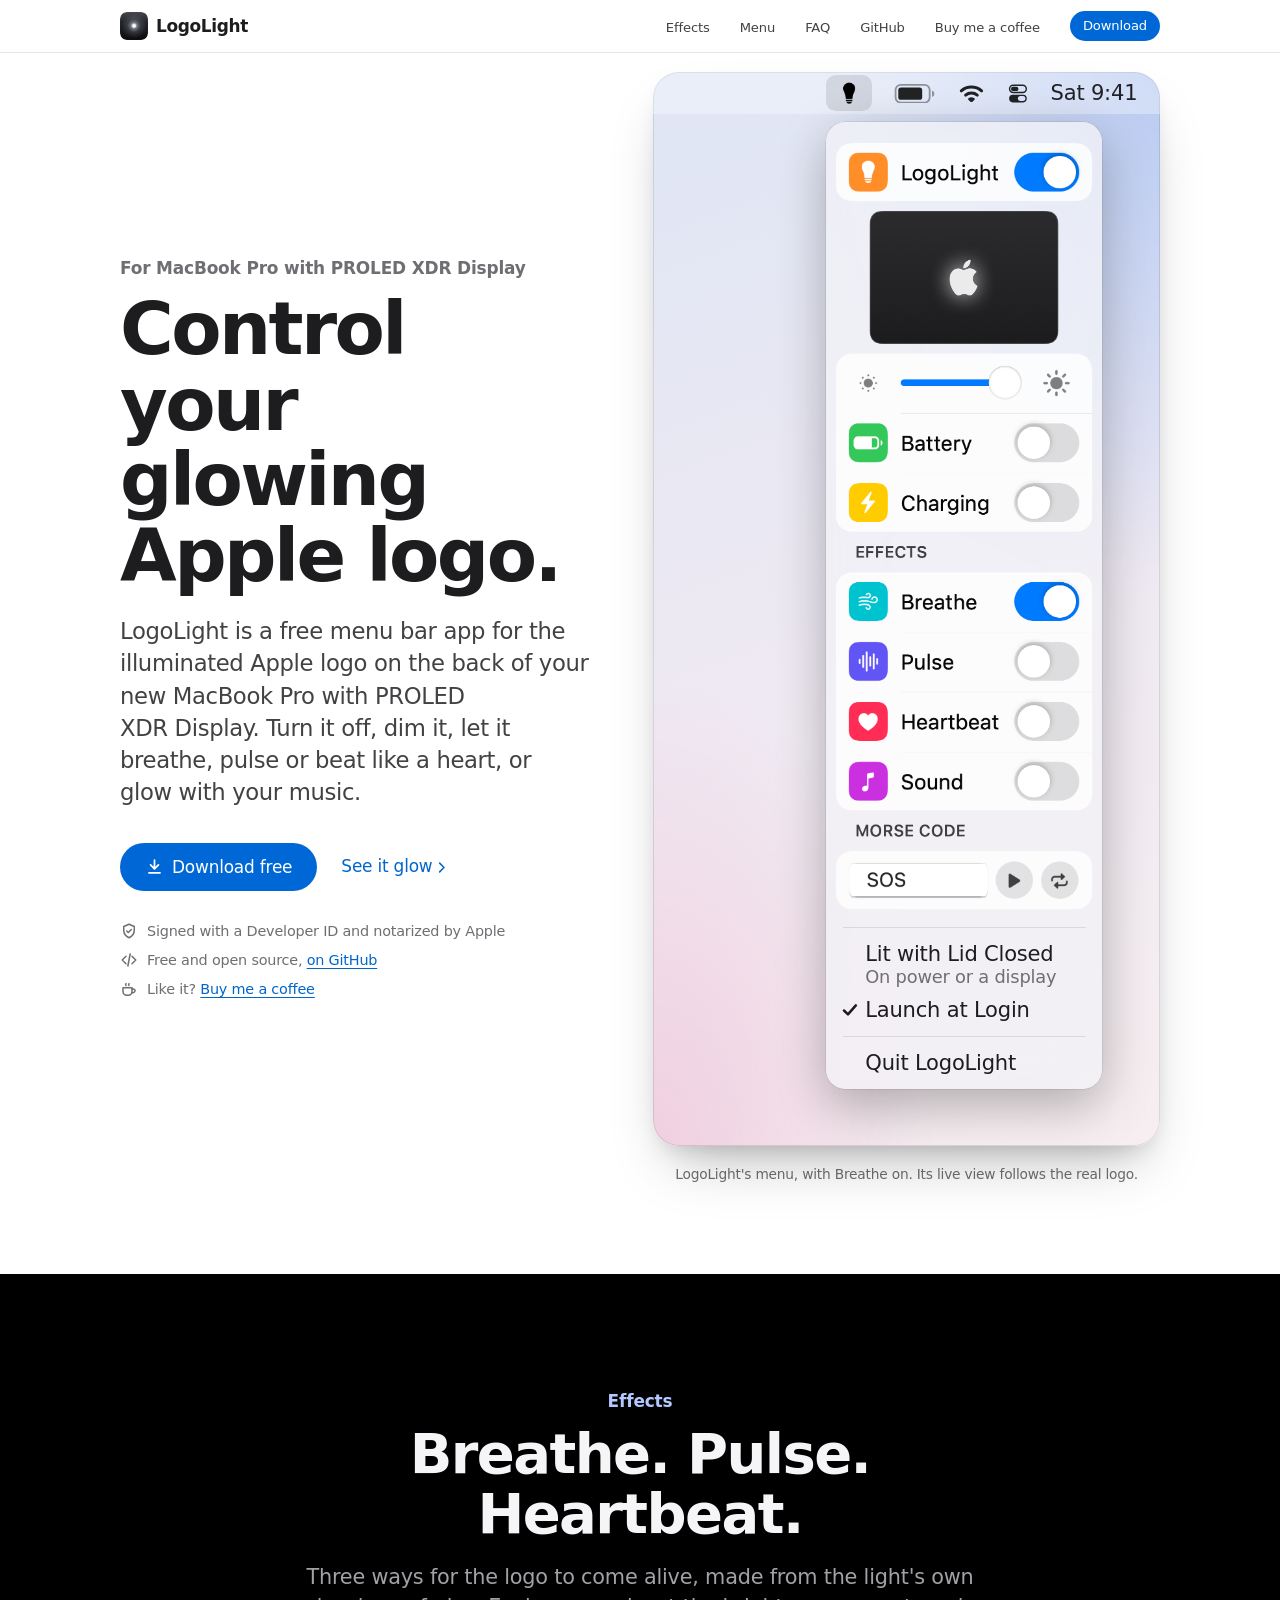
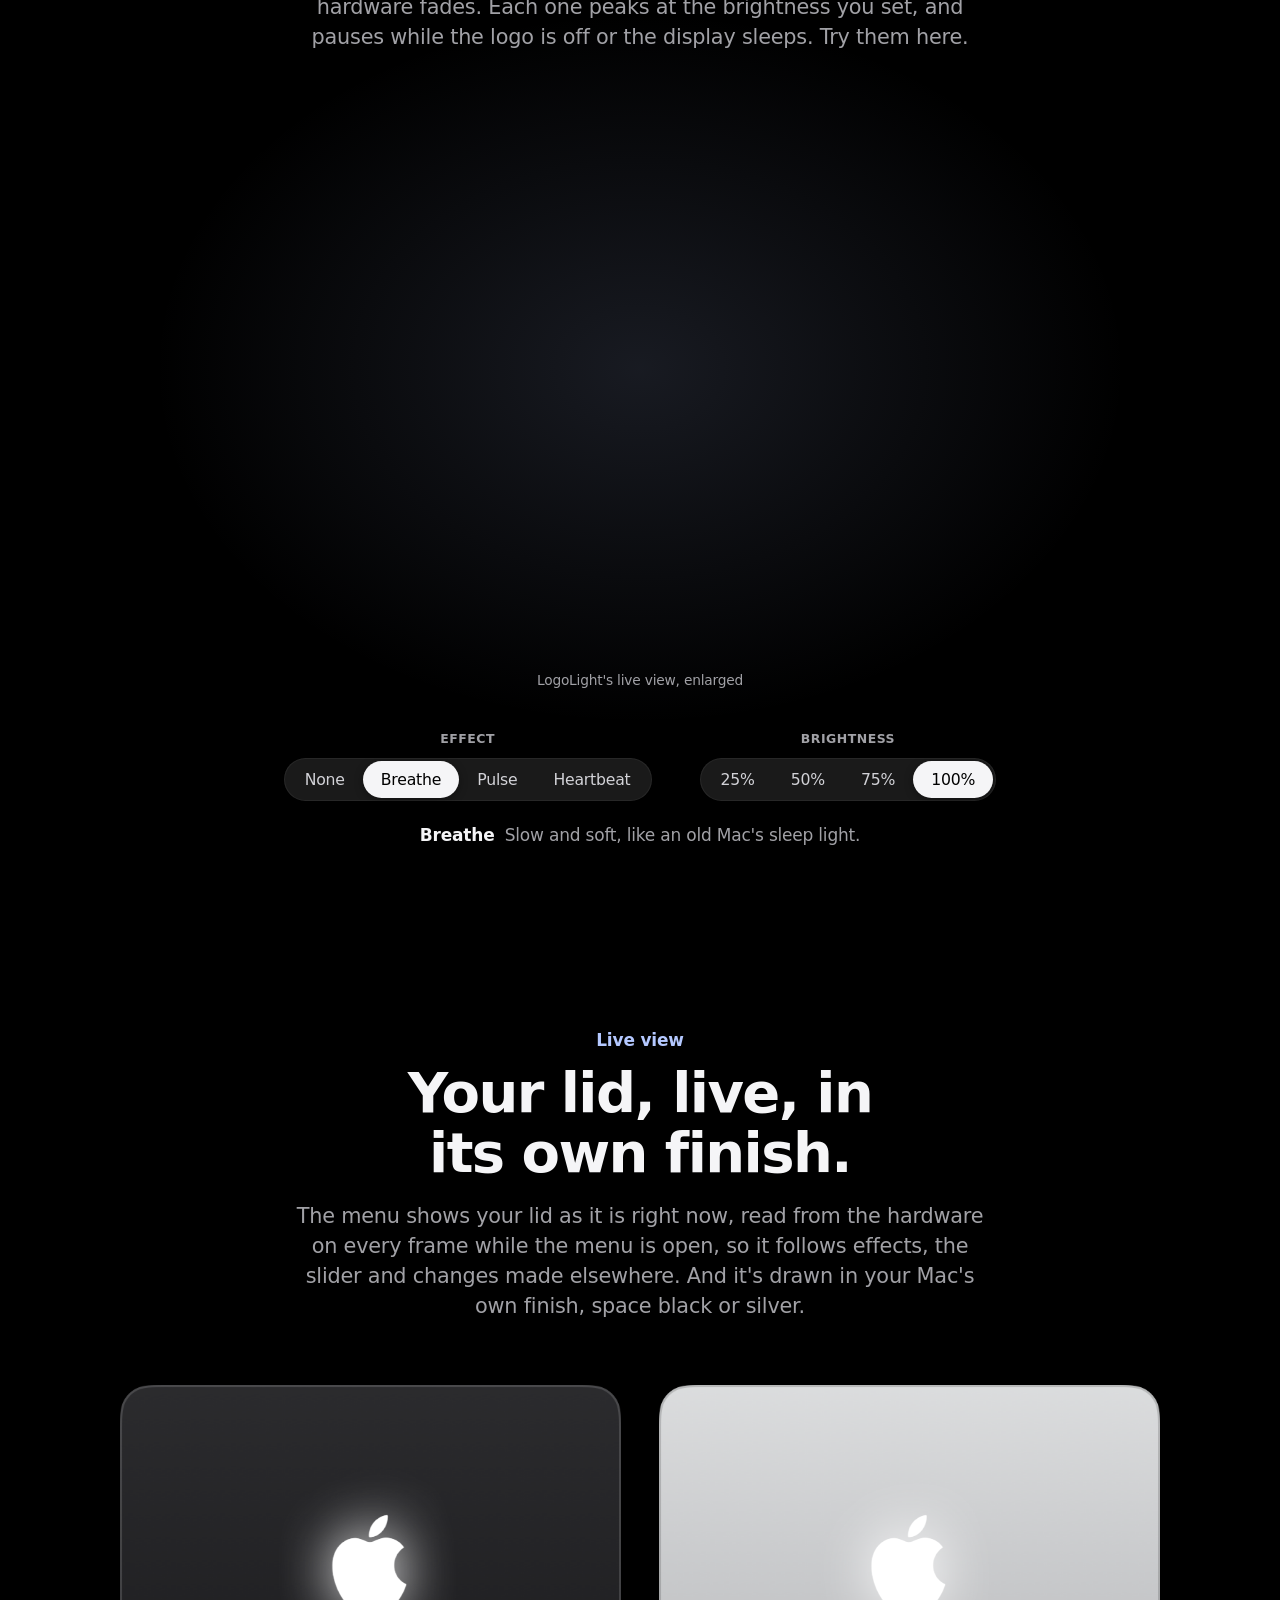
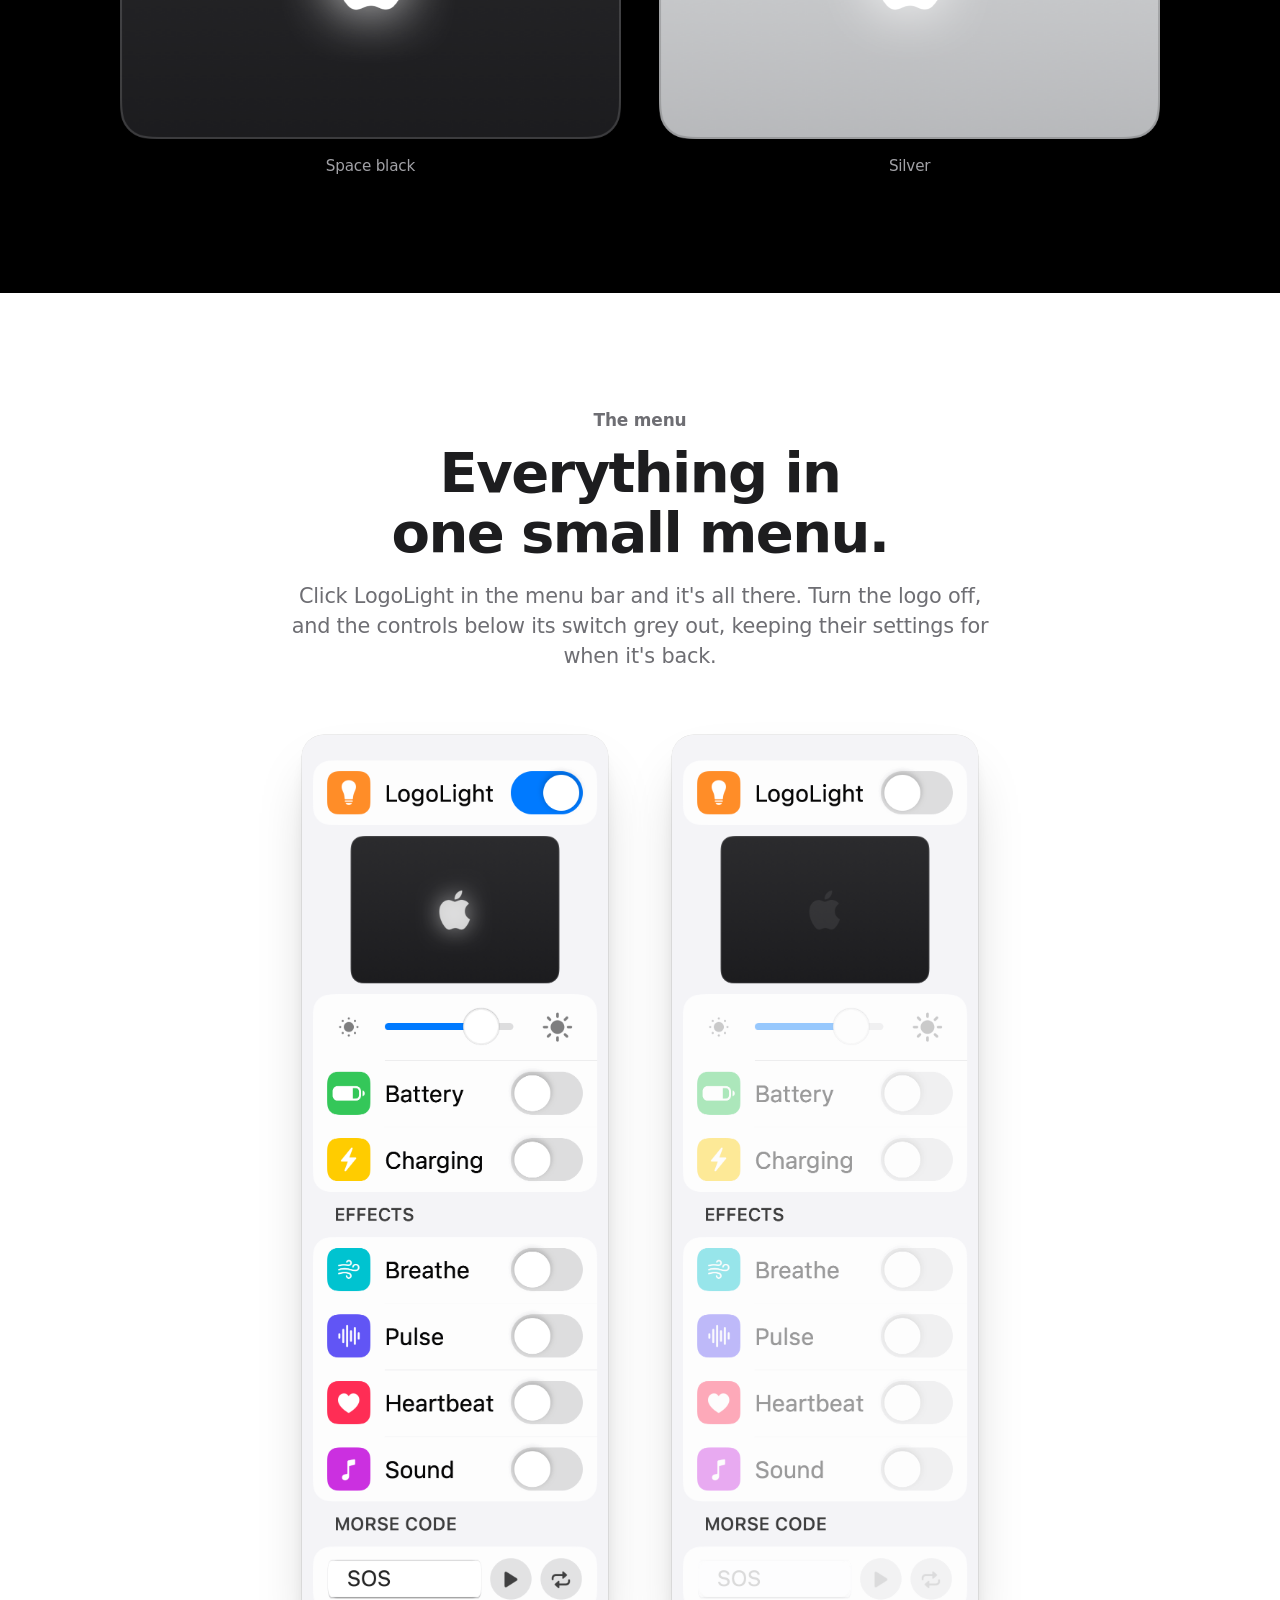
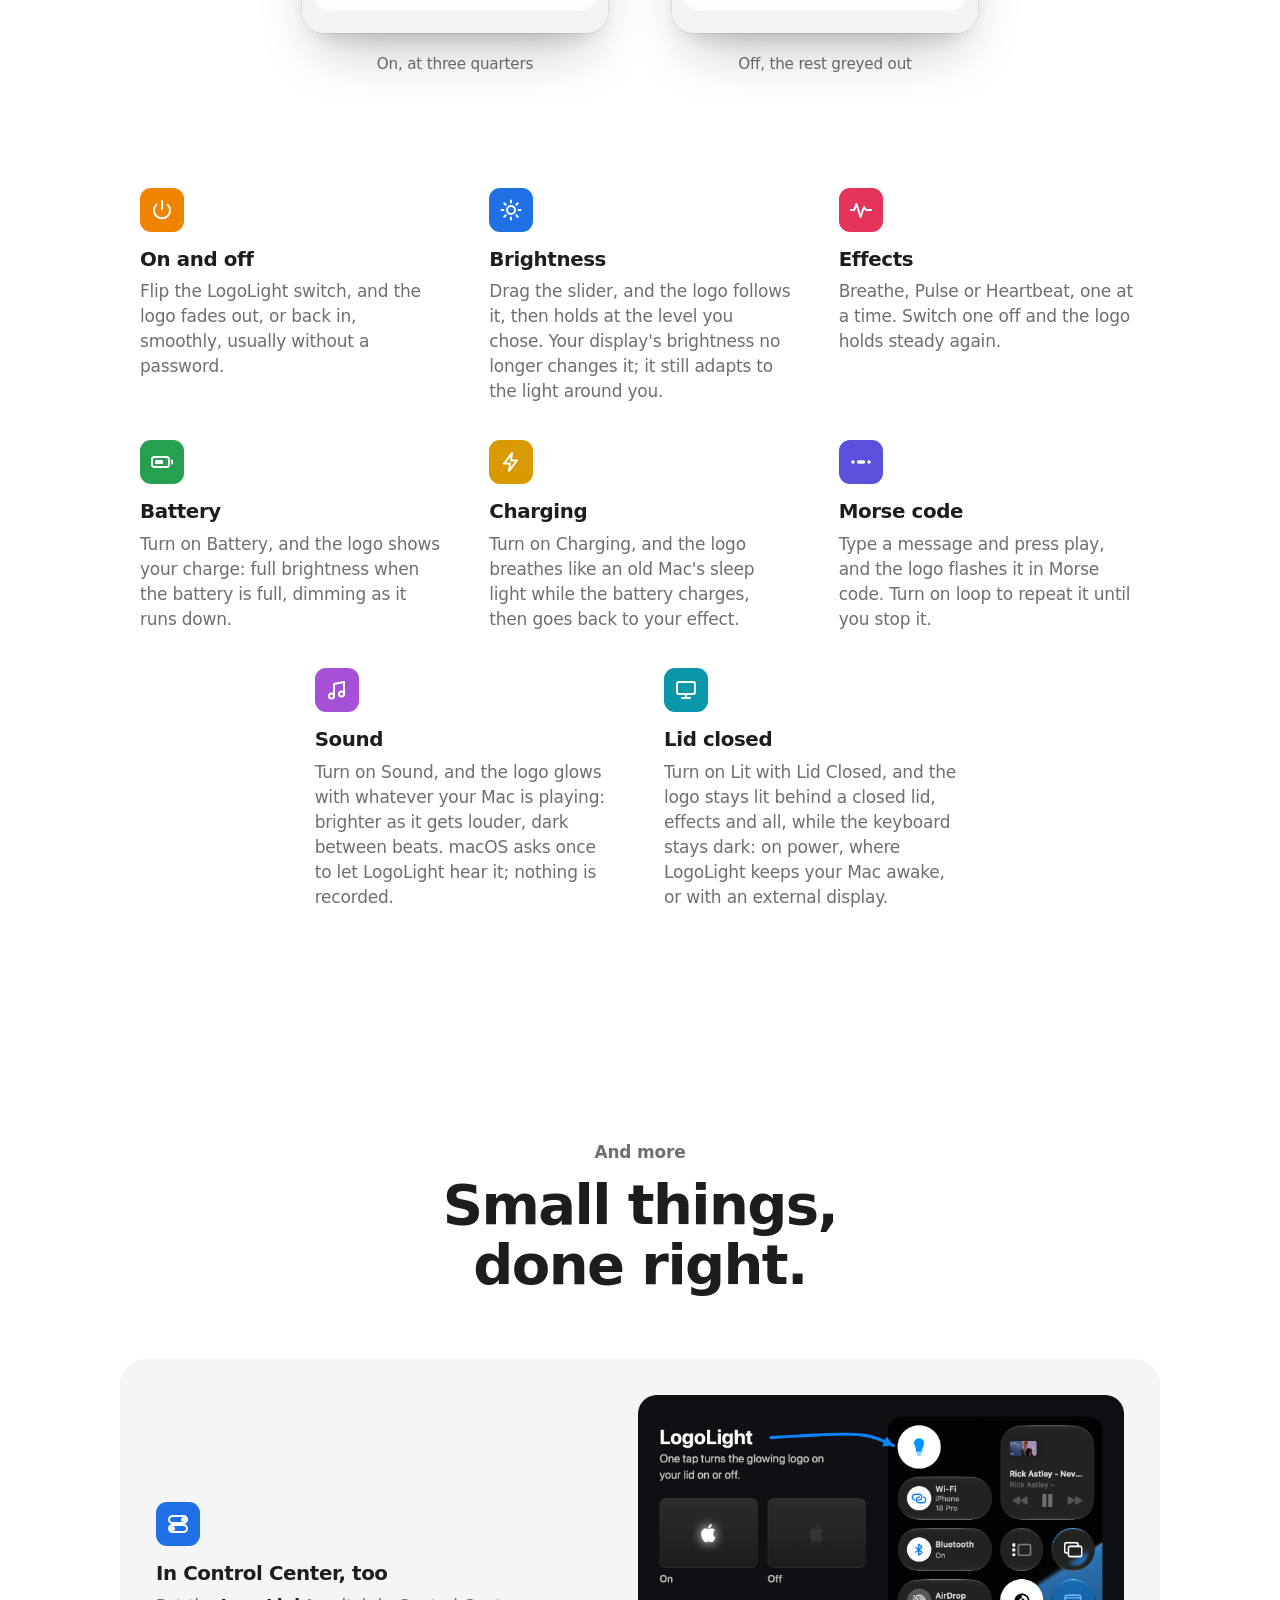
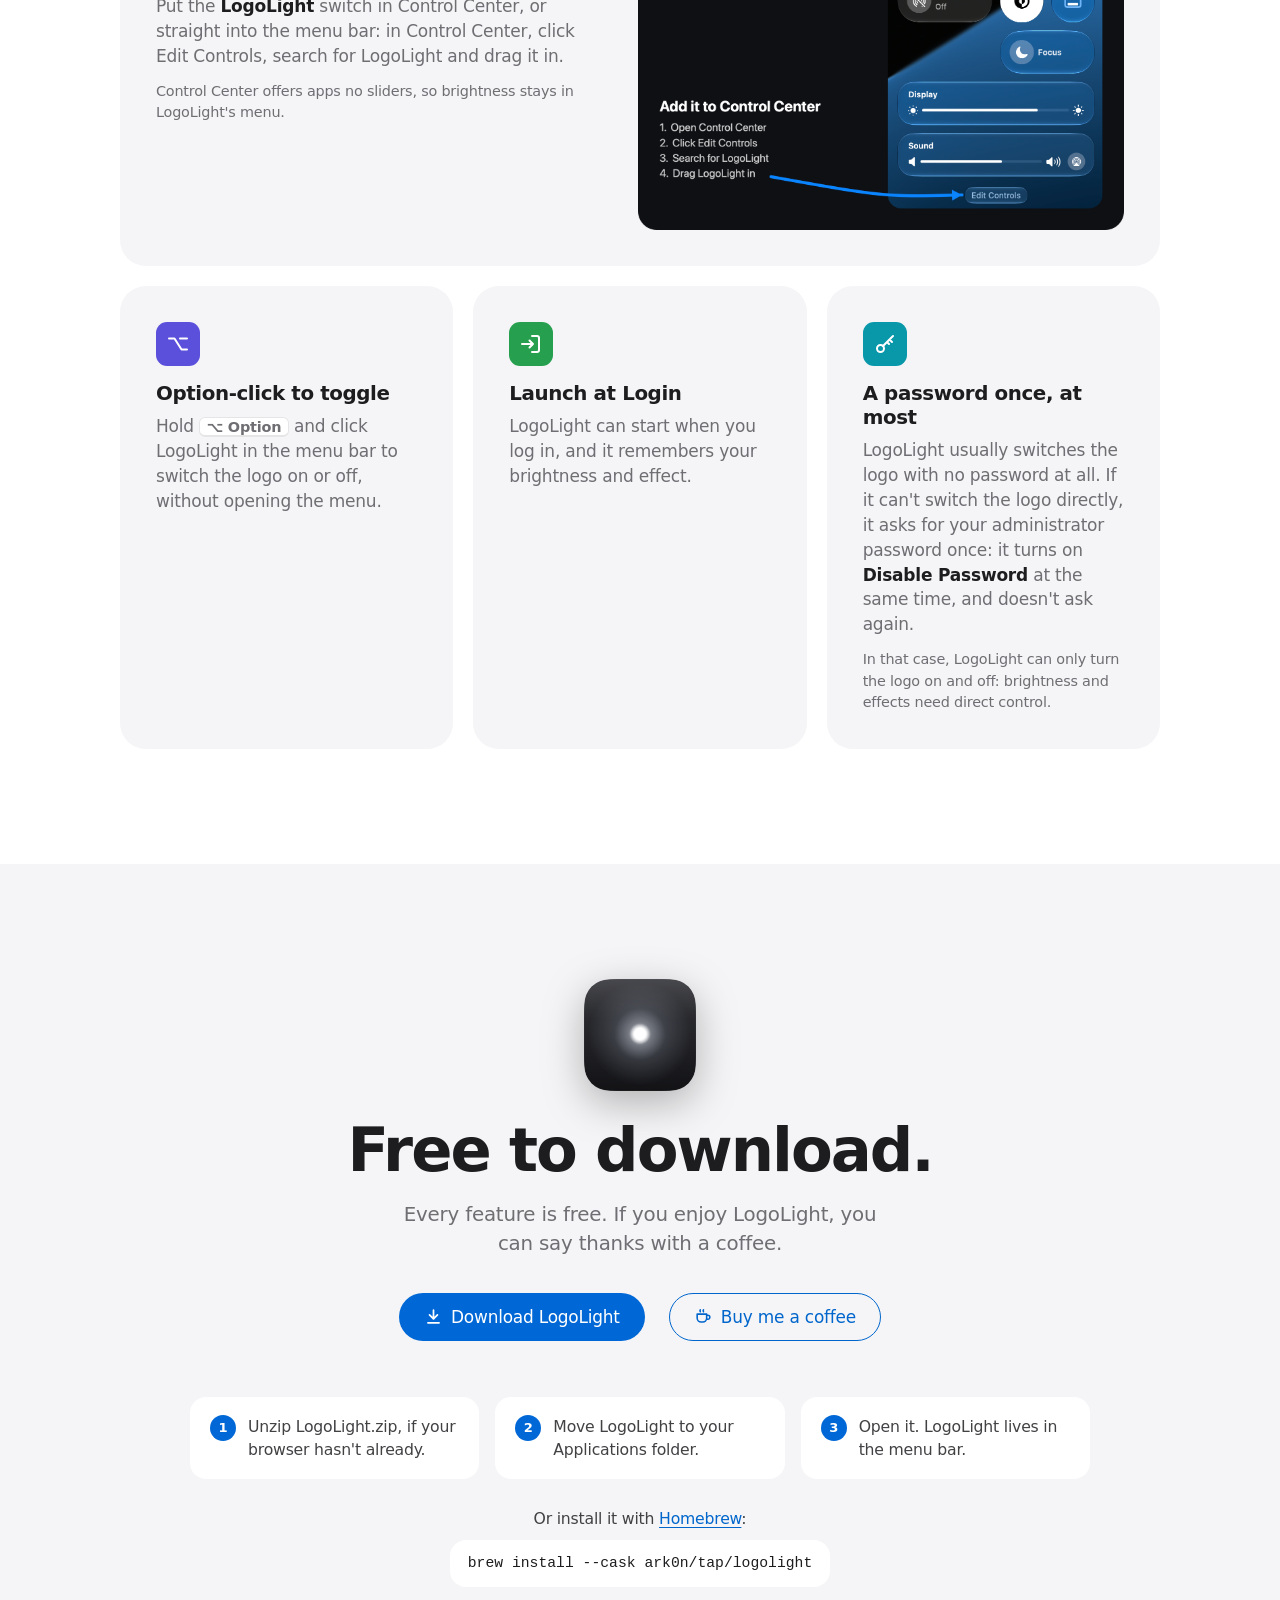
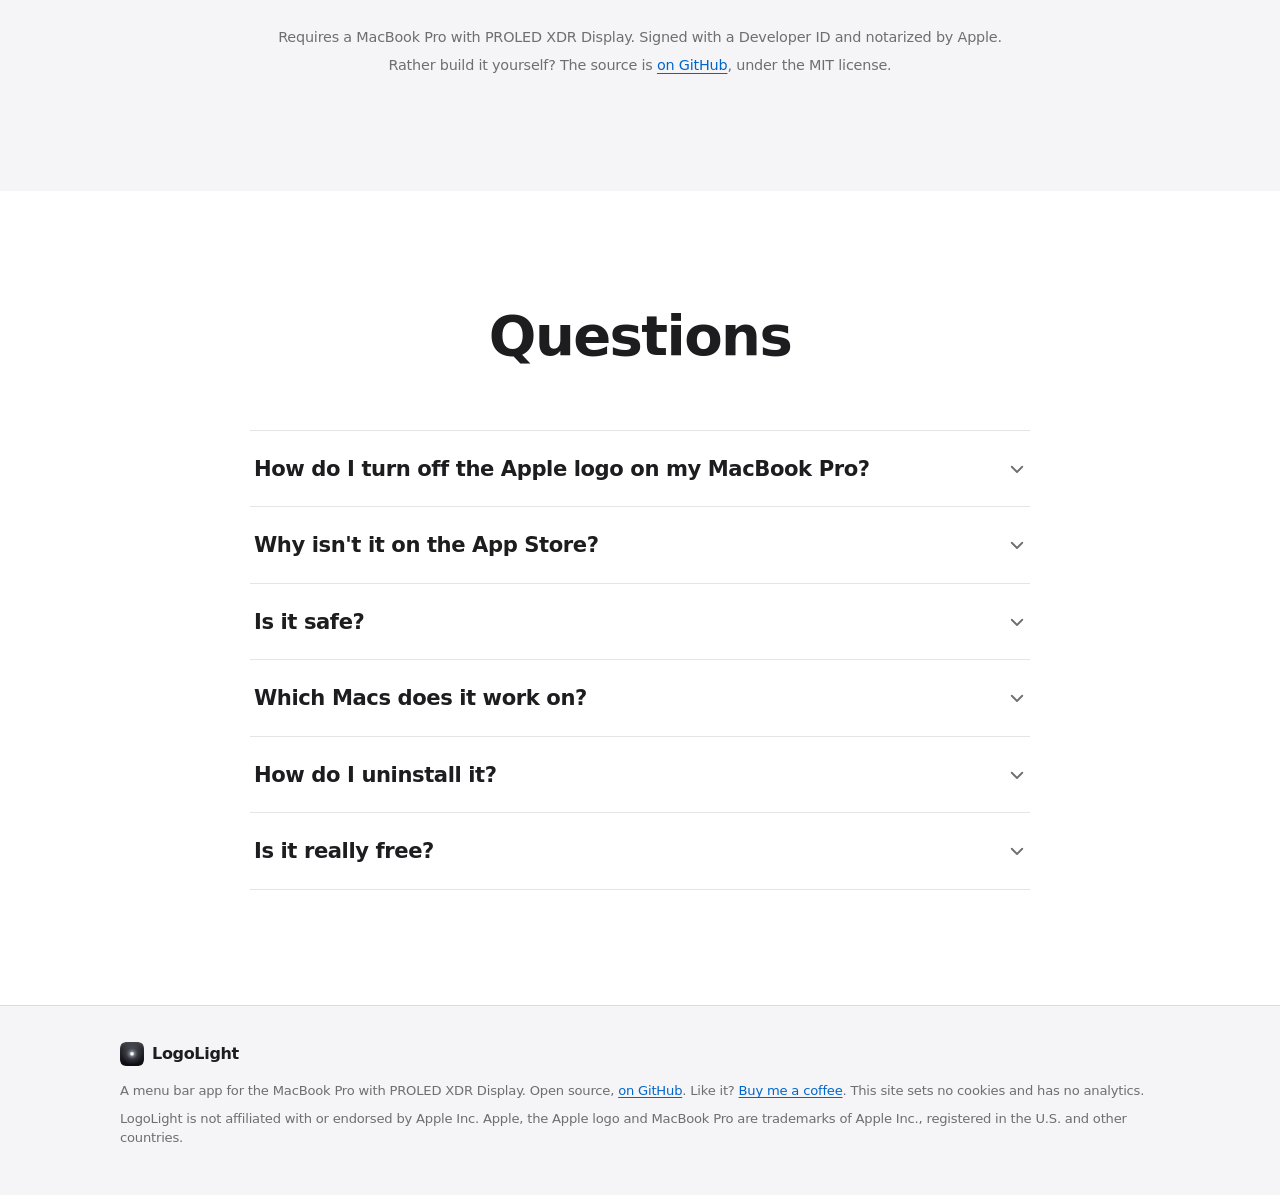
==== commit bed7eba2: "Make it 1.4.0 Co-Authored-By: Claude Opus 5.5 <noreply@anthropic.com> Claude-Session: https://claude" ====
--- a/site/public/index.html
+++ b/site/public/index.html
@@ -51,8 +51,8 @@
         "applicationCategory": "UtilitiesApplication",
         "operatingSystem": "macOS 14 or later",
         "softwareRequirements": "MacBook Pro with PROLED XDR Display",
-        "softwareVersion": "1.3.1",
-        "datePublished": "2026-11-10",
+        "softwareVersion": "1.4.0",
+        "datePublished": "2026-11-20",
         "downloadUrl": "https://logolight.app/LogoLight.zip",
         "installUrl": "https://logolight.app/#download",
         "image": "https://logolight.app/images/app-icon-256.png",
